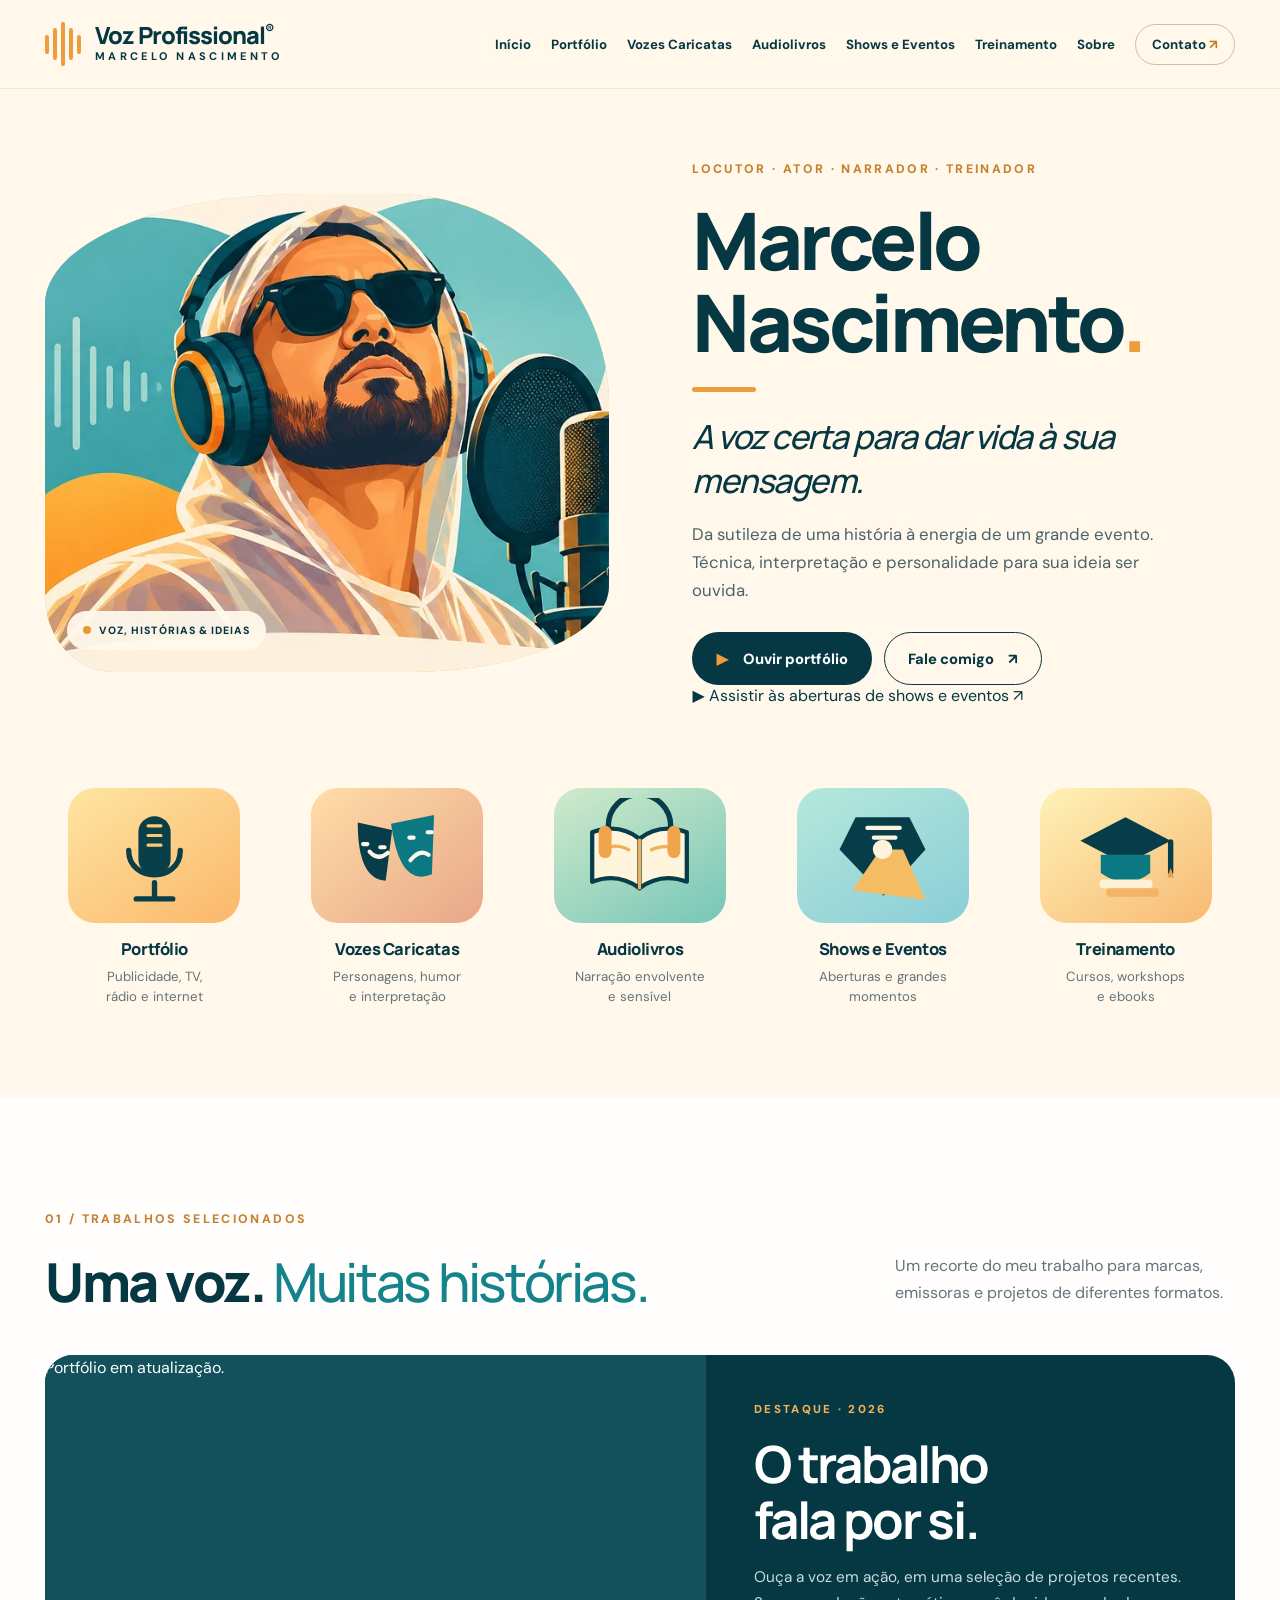
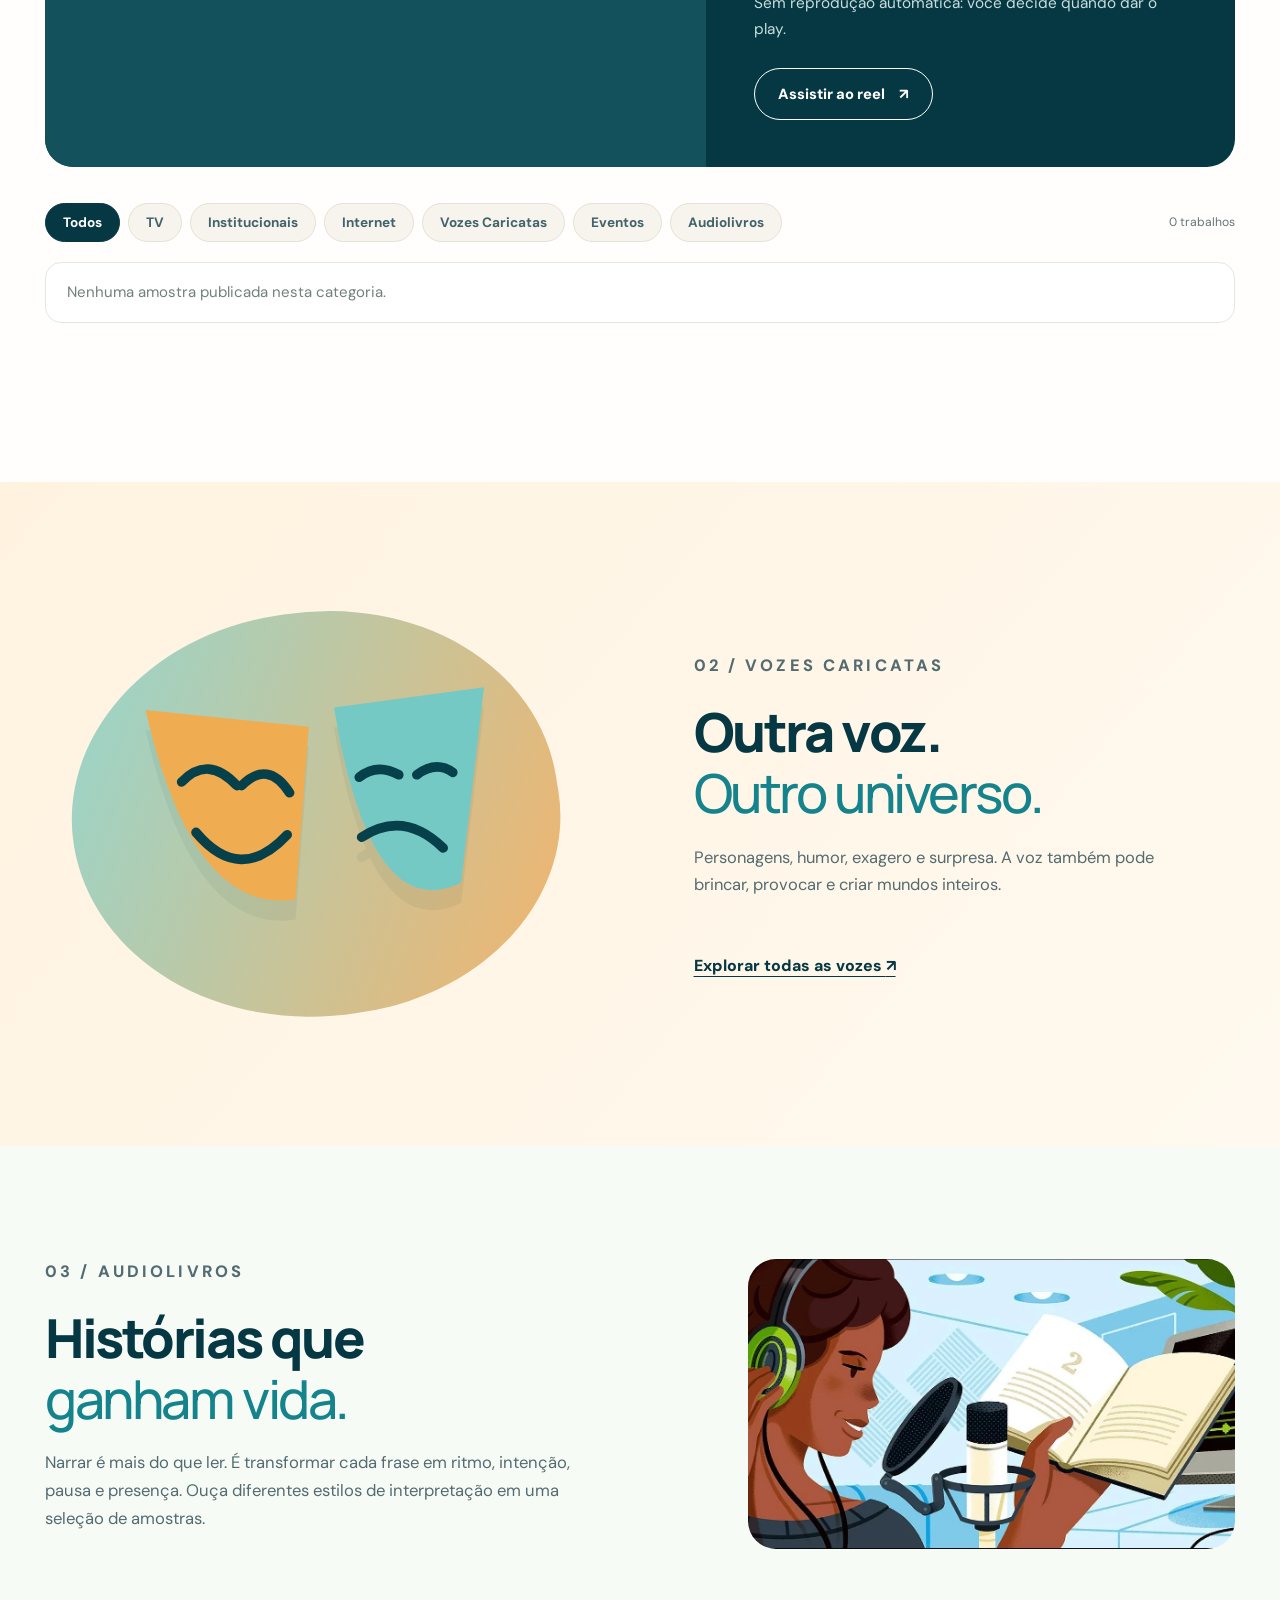
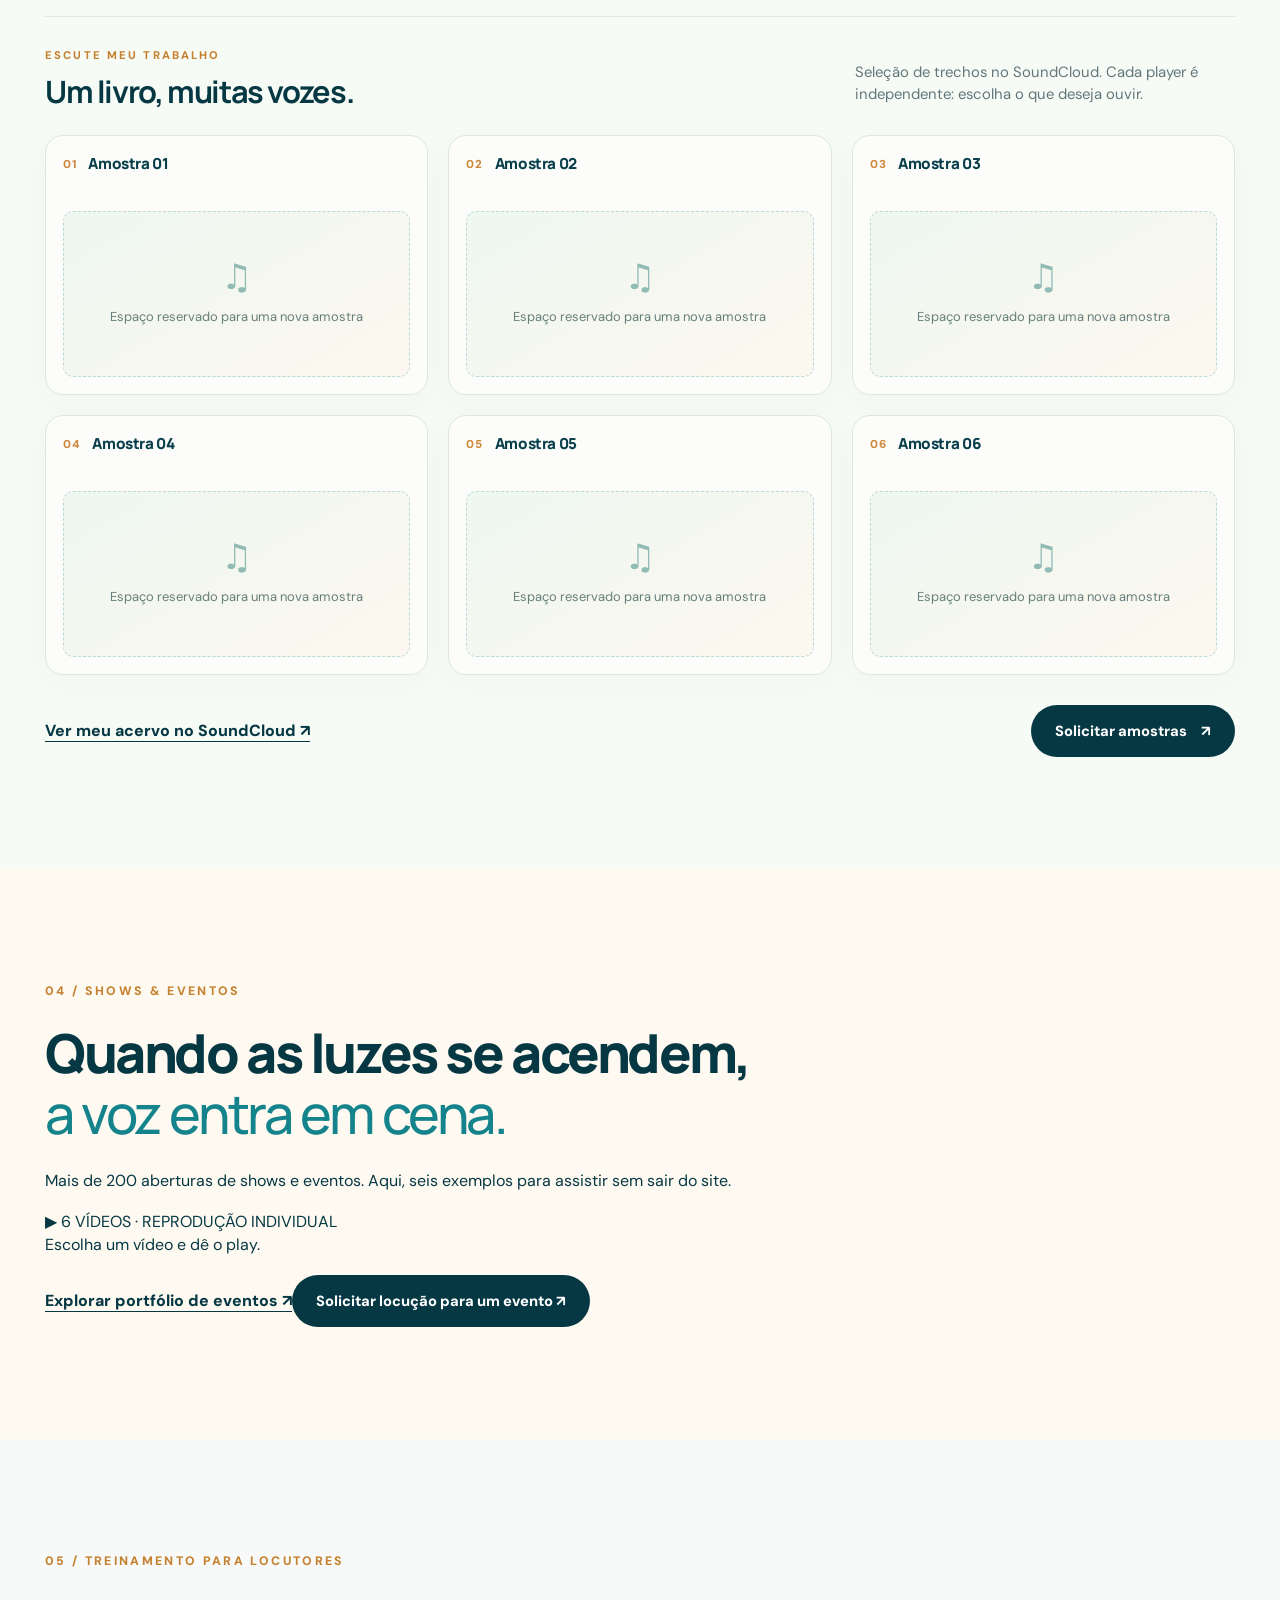
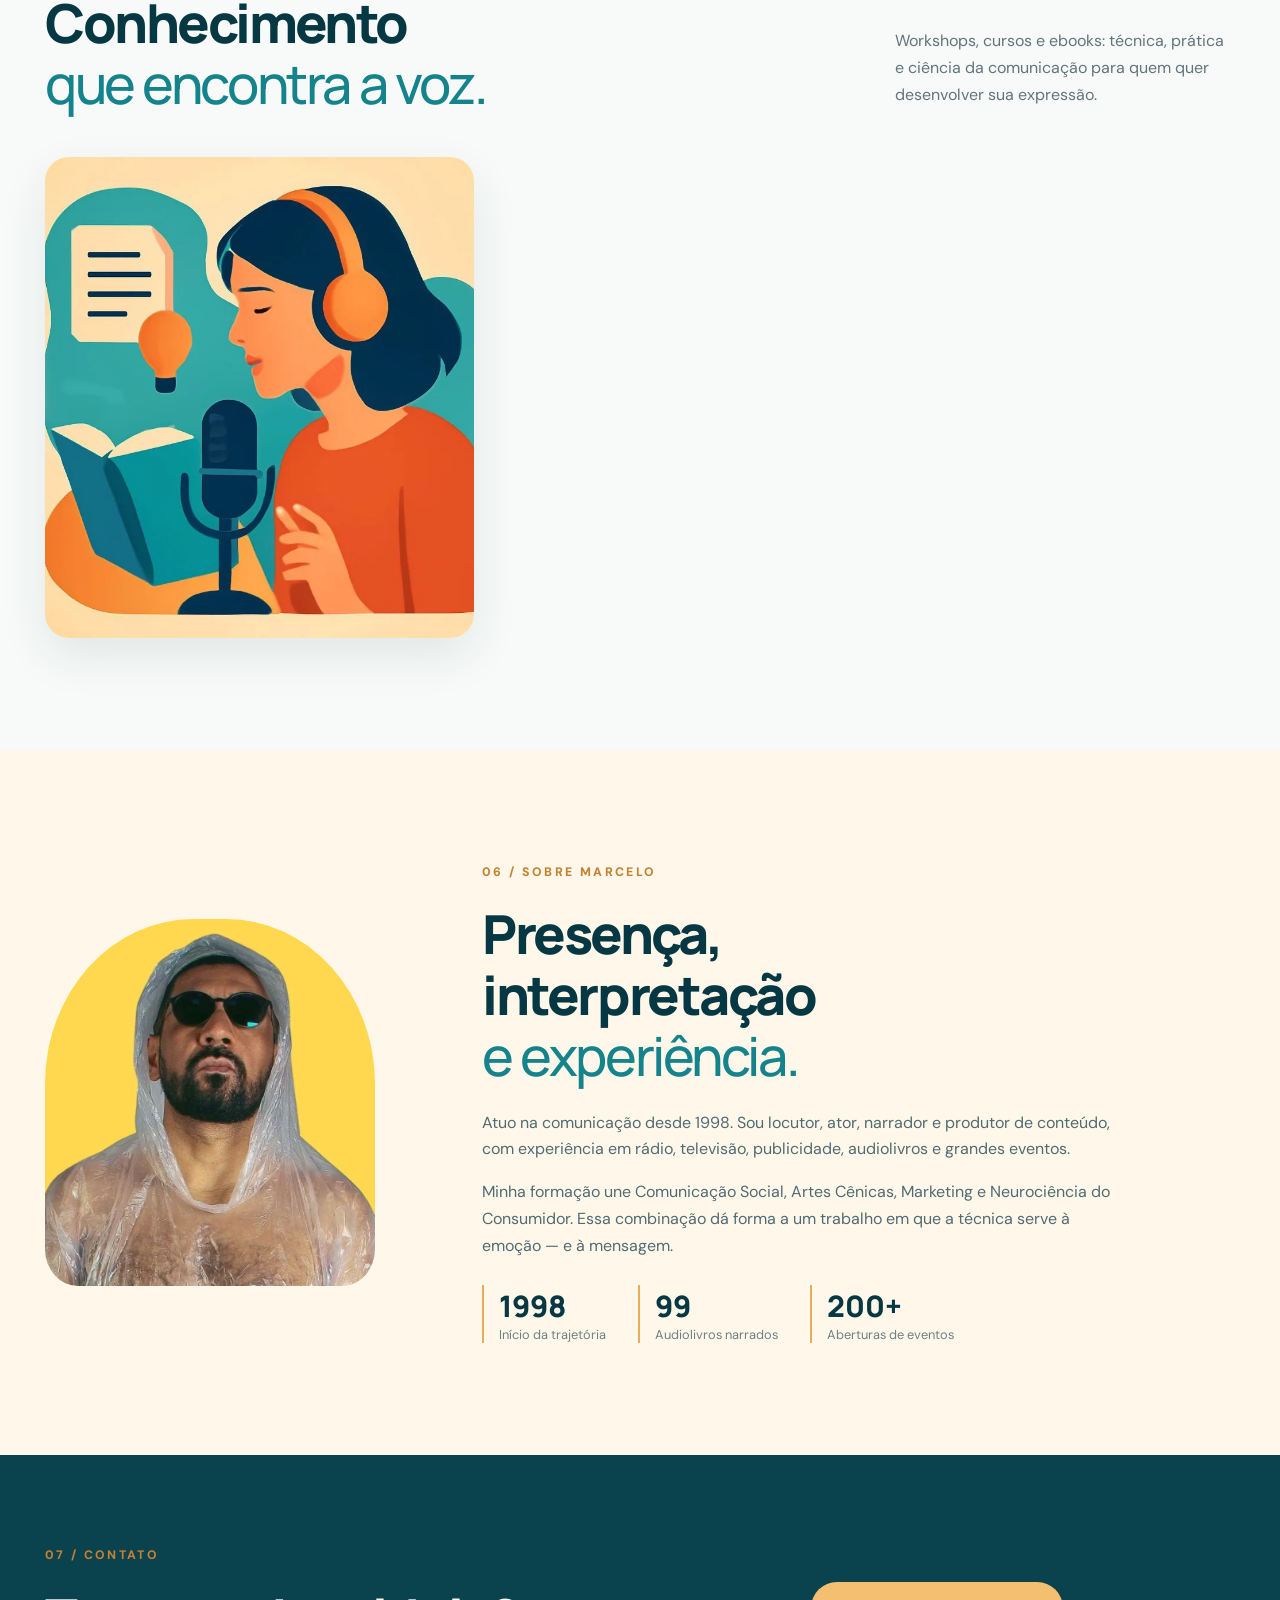
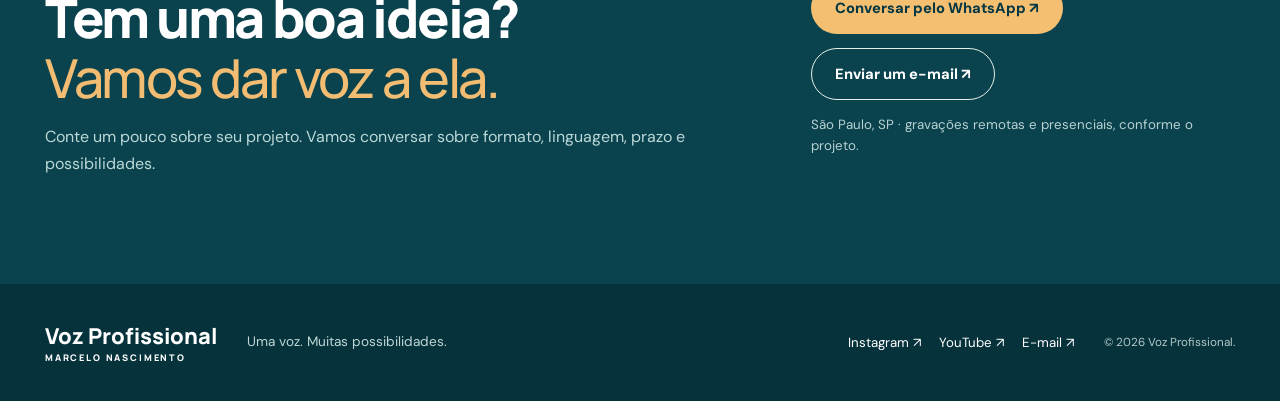
==== site/index.html @ fa8a90e1 "Add files via upload" ====
<!doctype html>
<html lang="pt-BR">
<head>
<meta charset="utf-8"><meta name="viewport" content="width=device-width, initial-scale=1">
<title>Marcelo Nascimento | Voz Profissional — Locução, Audiolivros e Treinamento</title>
<meta name="description" content="Locução profissional de Marcelo Nascimento para publicidade, TV, rádio, internet, vozes caricatas, shows e eventos. Narração de audiolivros e cursos para locutores.">
<meta name="theme-color" content="#fff8ec">
<!-- SITE_ROBOTS_MODE -->
<meta property="og:title" content="Marcelo Nascimento — Voz Profissional">
<meta property="og:description" content="A voz certa para dar vida à sua mensagem. Conheça o portfólio e os treinamentos.">
<meta property="og:type" content="website"><meta property="og:url" content="https://www.vozprofissional.com/">
<link rel="canonical" href="https://www.vozprofissional.com/">
<link rel="icon" href="assets/favicon.svg" type="image/svg+xml">
<link rel="preconnect" href="https://fonts.googleapis.com"><link rel="preconnect" href="https://fonts.gstatic.com" crossorigin>
<link href="https://fonts.googleapis.com/css2?family=DM+Sans:wght@400;500;600;700&family=Manrope:wght@400;500;600;700;800&display=swap" rel="stylesheet">
<link rel="stylesheet" href="assets/style.css">
<script type="application/ld+json">{"@context":"https://schema.org","@type":"Person","name":"Marcelo Nascimento","url":"https://www.vozprofissional.com/","jobTitle":"Locutor, narrador e treinador de voz","email":"mdemarcelo@mdemarcelo.com.br","telephone":"+55 11 97304-0828","sameAs":["https://www.instagram.com/mdemarcelo","https://www.youtube.com/mdemarcelo"]}</script>
</head>
<body>
<a class="skip" href="#inicio">Ir para o conteúdo</a>
<header class="site-header">
 <div class="wrap header-layout">
  <a class="brand" href="#inicio" aria-label="Voz Profissional - início"><span class="brand-mark" aria-hidden="true"><i></i><i></i><i></i><i></i><i></i></span><span class="brand-copy"><strong>Voz Profissional<span class="brand-dot">®</span></strong><small>MARCELO NASCIMENTO</small></span></a>
  <button class="menu-button" type="button" aria-controls="nav-menu" aria-expanded="false" aria-label="Abrir navegação"><span></span><span></span><span></span></button>
  <nav class="nav" id="nav-menu" aria-label="Navegação principal"><a href="#inicio">Início</a><a href="#portfolio">Portfólio</a><a href="#caricatas">Vozes Caricatas</a><a href="#audiolivros">Audiolivros</a><a href="#eventos">Shows e Eventos</a><a href="#treinamento">Treinamento</a><a href="#sobre">Sobre</a><a class="nav-contact" href="#contato">Contato <span>↗</span></a></nav>
 </div>
</header>
<main id="inicio">
 <section class="hero wrap" aria-labelledby="hero-title">
  <div class="hero-art"><img src="assets/marcelo-ilustrado.webp" alt="Retrato ilustrado de Marcelo Nascimento com óculos escuros, fones de ouvido e microfone de estúdio" fetchpriority="high"><span class="hero-art-tag"><span class="dot-live"></span> VOZ, HISTÓRIAS &amp; IDEIAS</span></div>
  <div class="hero-text"><p class="eyebrow">LOCUTOR · ATOR · NARRADOR · TREINADOR</p><h1 id="hero-title">Marcelo<br>Nascimento<span>.</span></h1><div class="hero-line"></div><p class="hero-claim">A voz certa para dar vida à sua mensagem.</p><p class="hero-desc">Da sutileza de uma história à energia de um grande evento. Técnica, interpretação e personalidade para sua ideia ser ouvida.</p><div class="hero-actions"><a class="button primary" href="#portfolio"><span class="play-mini">▶</span> Ouvir portfólio</a><a class="button secondary" href="#contato">Fale comigo <span aria-hidden="true">↗</span></a></div><a class="hero-event-shortcut" href="#eventos"><span aria-hidden="true">▶</span> Assistir às aberturas de shows e eventos <span aria-hidden="true">↗</span></a></div>
 </section>
 <section class="services wrap" aria-label="Áreas de atuação">
  <a class="service" href="#portfolio"><span class="service-art gold"><svg viewBox="0 0 120 105" aria-hidden="true"><rect x="45" y="16" width="30" height="55" rx="15" fill="#083f49"/><path d="M36 48c0 30 48 30 48 0M60 78v15M43 93h34" fill="none" stroke="#083f49" stroke-width="5" stroke-linecap="round"/><path d="M54 25h12M54 34h12M54 43h12" stroke="#fbc972" stroke-width="3" stroke-linecap="round"/></svg></span><strong>Portfólio</strong><small>Publicidade, TV,<br>rádio e internet</small></a>
  <a class="service" href="#caricatas"><span class="service-art peach"><svg viewBox="0 0 120 105" aria-hidden="true"><path d="M23 22l32 7-6 47Q23 75 23 22Z" fill="#073d49"/><path d="M54 23l40-8-2 55Q62 83 54 23Z" fill="#0b7882"/><path d="M34 49q8 9 17 1M28 42h4M44 45h4M71 36h4M88 31h4M72 57q9-11 17-5" fill="none" stroke="#fff5e9" stroke-width="3.8" stroke-linecap="round"/></svg></span><strong>Vozes Caricatas</strong><small>Personagens, humor<br>e interpretação</small></a>
  <a class="service" href="#audiolivros"><span class="service-art mint"><svg viewBox="0 0 120 105" aria-hidden="true"><path d="M16 31q25-9 44 6v46q-20-15-44-6ZM60 37q19-15 44-6v46q-24-9-44 6Z" fill="#fff5dd" stroke="#073d49" stroke-width="4" stroke-linejoin="round"/><path d="M60 37v47M26 46q14-5 25 2M70 48q11-6 24-2" fill="none" stroke="#eeb05b" stroke-width="3"/><path d="M31 33v-8a29 29 0 0158 0v8" stroke="#073d49" stroke-width="5" fill="none"/><rect x="22" y="25" width="12" height="30" rx="6" fill="#f0a54a"/><rect x="86" y="25" width="12" height="30" rx="6" fill="#f0a54a"/></svg></span><strong>Audiolivros</strong><small>Narração envolvente<br>e sensível</small></a>
  <a class="service" href="#eventos"><span class="service-art sky"><svg viewBox="0 0 120 105" aria-hidden="true"><path d="M35 17h50l15 30-39 43-41-43z" fill="#073d49"/><path d="M58 47L32 85l68 9-21-47z" fill="#f5bd63"/><path d="M46 27h30M52 36h20" stroke="#fff5de" stroke-width="4" stroke-linecap="round"/><circle cx="60" cy="47" r="9" fill="#fff3dd"/></svg></span><strong>Shows e Eventos</strong><small>Aberturas e grandes<br>momentos</small></a>
  <a class="service" href="#treinamento"><span class="service-art honey"><svg viewBox="0 0 120 105" aria-hidden="true"><path d="M18 39l42-22 42 22-42 22z" fill="#073d49"/><path d="M37 52v17q24 17 46 0V52" fill="#0c7881"/><path d="M102 40v28" stroke="#073d49" stroke-width="5" stroke-linecap="round"/><path d="M99 73l3-9 3 9" fill="#ef9b43"/><rect x="36" y="75" width="49" height="8" rx="3" fill="#fff1d4"/><rect x="42" y="83" width="49" height="8" rx="3" fill="#f3b468"/></svg></span><strong>Treinamento</strong><small>Cursos, workshops<br>e ebooks</small></a>
 </section>
 <section id="portfolio" class="section portfolio-section"><div class="wrap"><div class="section-head"><div><p class="eyebrow">01 / TRABALHOS SELECIONADOS</p><h2>Uma voz. <em>Muitas histórias.</em></h2></div><p>Um recorte do meu trabalho para marcas, emissoras e projetos de diferentes formatos.</p></div>
 <div class="reel-block"><div class="reel-cover" id="reel-feature"></div><div class="reel-info"><span class="section-tag">DESTAQUE · 2026</span><h3>O trabalho<br>fala por si.</h3><p>Ouça a voz em ação, em uma seleção de projetos recentes. Sem reprodução automática: você decide quando dar o play.</p><button id="reel-launch" class="button outline-light" type="button">Assistir ao reel <span aria-hidden="true">↗</span></button></div></div>
 <div class="portfolio-control"><div class="filter-list" role="group" aria-label="Filtrar trabalhos"><button class="filter active" type="button" data-filter="all" aria-pressed="true">Todos</button><button class="filter" type="button" data-filter="tv">TV</button><button class="filter" type="button" data-filter="institucional">Institucionais</button><button class="filter" type="button" data-filter="internet">Internet</button><button class="filter" type="button" data-filter="caricata">Vozes Caricatas</button><button class="filter" type="button" data-filter="eventos">Eventos</button><button class="filter" type="button" data-filter="audiolivros">Audiolivros</button></div><span id="portfolio-count" aria-live="polite"></span></div>
 <div class="media-grid" id="media-grid"></div><div class="center-action"><button id="show-more" class="button tertiary" type="button">Ver mais trabalhos ↓</button></div></div></section>
 <section class="section caricatas-section" id="caricatas"><div class="wrap split"><div class="simple-illustration" aria-hidden="true"><div class="illustration-back"></div><div class="theatre-masks"><svg viewBox="0 0 350 260"><path d="M33 45l136 14-11 144q-86 13-125-158" fill="#f0ac51"/><path d="M190 43l125-17-19 163q-76 37-106-146" fill="#75c9c4"/><path d="M63 105q22-23 46 3M113 108q22-22 40 6M75 147q37 44 76 2" fill="none" stroke="#06414b" stroke-width="8" stroke-linecap="round"/><path d="M211 101q15-12 33-2M259 99q16-12 30-2M213 151q35-23 68 9" fill="none" stroke="#06414b" stroke-width="8" stroke-linecap="round"/></svg></div></div><div class="split-copy"><p class="eyebrow">02 / VOZES CARICATAS</p><h2>Outra voz.<br><em>Outro universo.</em></h2><p>Personagens, humor, exagero e surpresa. A voz também pode brincar, provocar e criar mundos inteiros.</p><div class="character-list" id="character-list"></div><a class="text-link" href="#portfolio" data-filter-link="caricata">Explorar todas as vozes <span>↗</span></a></div></div></section>
 <section class="section audiobook-section" id="audiolivros">
   <div class="wrap">
     <div class="audiobook-intro">
       <div class="split-copy">
         <p class="eyebrow">03 / AUDIOLIVROS</p>
         <h2>Histórias que<br><em>ganham vida.</em></h2>
         <p>Narrar é mais do que ler. É transformar cada frase em ritmo, intenção, pausa e presença. Ouça diferentes estilos de interpretação em uma seleção de amostras.</p>
       </div>
       <div class="audiobook-art"><img src="assets/arte-audiolivro.webp" alt="Ilustração delicada de uma narradora lendo um livro diante de um microfone" loading="lazy"></div>
     </div>
     <div class="audio-gallery-heading">
       <div><p class="eyebrow">ESCUTE MEU TRABALHO</p><h3>Um livro, muitas vozes.</h3></div>
       <p>Seleção de trechos no SoundCloud. Cada player é independente: escolha o que deseja ouvir.</p>
     </div>
     <div class="audio-list" id="audio-list" aria-label="Galeria de seis ou mais amostras de audiolivros"></div>
     <div class="audiobook-footer">
       <a class="text-link" href="https://soundcloud.com/mdemarcelo" target="_blank" rel="noopener noreferrer">Ver meu acervo no SoundCloud ↗</a>
       <a class="button dark" href="mailto:mdemarcelo@mdemarcelo.com.br?subject=Amostras%20de%20audiolivros">Solicitar amostras <span aria-hidden="true">↗</span></a>
     </div>
   </div>
 </section>
 <section class="section events-section" id="eventos" aria-labelledby="eventos-titulo">
  <div class="wrap">
    <div class="event-intro">
      <div><p class="eyebrow">04 / SHOWS &amp; EVENTOS</p><h2 id="eventos-titulo">Quando as luzes se acendem,<br><em>a voz entra em cena.</em></h2></div>
      <div class="event-intro-side"><p>Mais de 200 aberturas de shows e eventos. Aqui, seis exemplos para assistir sem sair do site.</p><span class="event-kicker"><span aria-hidden="true">▶</span> 6 VÍDEOS · REPRODUÇÃO INDIVIDUAL</span></div>
    </div>
    <div class="event-video-grid" id="event-video-grid" aria-label="Seis vídeos de aberturas de shows e eventos"></div>
    <div class="event-footer"><p id="event-video-status" aria-live="polite">Escolha um vídeo e dê o play.</p><div class="event-footer-links"><a class="text-link" href="#portfolio" data-filter-link="eventos">Explorar portfólio de eventos ↗</a><a class="button dark" href="#contato">Solicitar locução para um evento ↗</a></div></div>
  </div>
 </section>
 <section class="section training-section" id="treinamento"><div class="wrap"><div class="section-head"><div><p class="eyebrow">05 / TREINAMENTO PARA LOCUTORES</p><h2>Conhecimento<br><em>que encontra a voz.</em></h2></div><p>Workshops, cursos e ebooks: técnica, prática e ciência da comunicação para quem quer desenvolver sua expressão.</p></div><div class="training-row"><div class="training-image"><img src="assets/arte-formacao.webp" alt="Ilustração delicada de uma mulher lendo em voz alta diante de um microfone" loading="lazy"></div><div class="training-catalog" id="training-catalog"></div></div></div></section>
 <section class="section about-section" id="sobre"><div class="wrap about-layout"><div class="about-image"><img src="assets/marcelo-foto.webp" alt="Fotografia de Marcelo Nascimento com óculos escuros diante de fundo amarelo" loading="lazy"></div><div class="about-copy"><p class="eyebrow">06 / SOBRE MARCELO</p><h2>Presença,<br>interpretação<br><em>e experiência.</em></h2><p>Atuo na comunicação desde 1998. Sou locutor, ator, narrador e produtor de conteúdo, com experiência em rádio, televisão, publicidade, audiolivros e grandes eventos.</p><p>Minha formação une Comunicação Social, Artes Cênicas, Marketing e Neurociência do Consumidor. Essa combinação dá forma a um trabalho em que a técnica serve à emoção — e à mensagem.</p><div class="numbers"><div><strong>1998</strong><span>Início da trajetória</span></div><div><strong>99</strong><span>Audiolivros narrados</span></div><div><strong>200+</strong><span>Aberturas de eventos</span></div></div></div></div></section>
 <section class="contact-section" id="contato"><div class="wrap contact-layout"><div><p class="eyebrow">07 / CONTATO</p><h2>Tem uma boa ideia?<br><em>Vamos dar voz a ela.</em></h2><p>Conte um pouco sobre seu projeto. Vamos conversar sobre formato, linguagem, prazo e possibilidades.</p></div><div class="contact-actions"><a class="button primary" href="https://wa.me/5511973040828?text=Ol%C3%A1%2C%20Marcelo!%20Gostaria%20de%20conversar%20sobre%20um%20projeto%20de%20locu%C3%A7%C3%A3o." target="_blank" rel="noopener noreferrer">Conversar pelo WhatsApp ↗</a><a class="button secondary" href="mailto:mdemarcelo@mdemarcelo.com.br?subject=Or%C3%A7amento%20de%20locu%C3%A7%C3%A3o">Enviar um e-mail ↗</a><small>São Paulo, SP · gravações remotas e presenciais, conforme o projeto.</small></div></div></section>
</main>
<footer class="footer"><div class="wrap footer-layout"><a class="footer-brand" href="#inicio">Voz Profissional <small>MARCELO NASCIMENTO</small></a><p>Uma voz. Muitas possibilidades.</p><div class="social"><a href="https://www.instagram.com/mdemarcelo" target="_blank" rel="noopener noreferrer">Instagram ↗</a><a href="https://www.youtube.com/mdemarcelo" target="_blank" rel="noopener noreferrer">YouTube ↗</a><a href="mailto:mdemarcelo@mdemarcelo.com.br">E-mail ↗</a></div><span class="copyright">© <span id="current-year">2026</span> Voz Profissional.</span></div></footer>
<div class="modal" id="media-modal" aria-hidden="true" role="dialog" aria-modal="true" aria-label="Reproduzir trabalho"><div class="modal-scrim" data-close="true"></div><div class="modal-box"><div class="modal-header"><strong id="modal-title">Ouvir trabalho</strong><button class="close-modal" aria-label="Fechar player" type="button">✕</button></div><div id="modal-content" class="modal-content"></div><a id="modal-external" target="_blank" rel="noopener noreferrer" href="#">Abrir mídia em uma nova aba ↗</a></div></div>
<script src="assets/content.js" defer></script><script src="assets/app.js" defer></script>
</body>
</html>
---- site/assets/style.css ----
:root{--cream:#fff8eb;--sand:#fff2df;--ink:#063844;--teal:#087985;--teal-light:#b2ddd2;--gold:#ed9d3d;--gold-light:#f9c775;--line:#e7dccc;--muted:#64757b;--radius:25px;--shadow:0 18px 48px rgba(4,43,53,.09)}
*,*::before,*::after{box-sizing:border-box}html{scroll-behavior:smooth;scroll-padding-top:96px}body{margin:0;background:var(--cream);color:var(--ink);font-family:'DM Sans',system-ui,sans-serif;-webkit-font-smoothing:antialiased}button,input{font:inherit}button{cursor:pointer}a{color:inherit;text-decoration:none}img{display:block;max-width:100%}svg{max-width:100%}.wrap{width:min(1190px,calc(100% - 64px));margin:auto}h1,h2,h3,p{margin-top:0}h1,h2,h3{font-family:'Manrope',sans-serif;letter-spacing:-.045em}h2{font-size:clamp(2.5rem,4.2vw,4.1rem);line-height:1.13;font-weight:800;margin-bottom:23px}h2 em{font-style:normal;color:#15838c;font-weight:500}p{line-height:1.68}.eyebrow{font-size:.77rem;font-weight:800;letter-spacing:.19em;text-transform:uppercase;color:#c58030;margin-bottom:22px}.skip{position:absolute;top:-100px;left:20px;background:white;padding:10px;z-index:999}.skip:focus{top:10px}.site-header{position:sticky;top:0;background:rgba(255,248,235,.94);backdrop-filter:blur(12px);z-index:50;border-bottom:1px solid rgba(7,63,73,.08)}.header-layout{min-height:88px;display:flex;align-items:center;gap:35px}.brand{display:flex;align-items:center;gap:14px;flex-shrink:0}.brand-mark{height:44px;display:flex;align-items:center;gap:4px}.brand-mark i{display:block;width:4px;background:var(--gold);border-radius:10px}.brand-mark i:nth-child(1),.brand-mark i:nth-child(5){height:19px}.brand-mark i:nth-child(2),.brand-mark i:nth-child(4){height:32px}.brand-mark i:nth-child(3){height:44px}.brand-copy{display:flex;flex-direction:column;gap:0}.brand-copy strong{font:800 1.48rem/1.1 Manrope,sans-serif;letter-spacing:-.045em;white-space:nowrap}.brand-dot{font-size:.6em;vertical-align:super}.brand-copy small{font:.69rem/1.6 'DM Sans',sans-serif;letter-spacing:.3em;font-weight:700}.nav{margin-left:auto;display:flex;align-items:center;gap:20px}.nav a{font-size:.83rem;font-weight:700;white-space:nowrap;transition:color .2s}.nav a:hover,.nav a:focus-visible{color:#b57228}.nav-contact{padding:11px 16px;border:1px solid #c6bfb1;border-radius:50px}.nav-contact span{color:#c47b20}.menu-button{display:none}.hero{padding-top:60px;padding-bottom:62px;display:grid;grid-template-columns:1.04fr 1fr;gap:clamp(38px,6.5vw,105px);align-items:center}.hero-art{aspect-ratio:1.18;overflow:hidden;border-radius:46% 38% 35% 12% / 23% 44% 18% 16%;background:linear-gradient(125deg,#a5d9cc,#f8b958);position:relative}.hero-art img{width:100%;height:100%;object-fit:cover;object-position:45% center}.hero-art-tag{position:absolute;left:22px;bottom:22px;background:rgba(255,249,236,.94);font-size:.66rem;letter-spacing:.1em;font-weight:800;border-radius:24px;padding:13px 16px;display:flex;align-items:center;gap:8px}.dot-live{background:#e69a37;width:8px;height:8px;border-radius:50%;display:inline-block}.hero-text{padding:10px 0}.hero-text .eyebrow{margin-bottom:19px}.hero h1{font-size:clamp(3.9rem,6.2vw,6.8rem);line-height:1.04;margin-bottom:20px;font-weight:800}.hero h1 span{color:var(--gold)}.hero-line{width:64px;height:5px;border-radius:10px;background:var(--gold);margin:23px 0}.hero-claim{font-family:'Manrope',sans-serif;font-size:clamp(1.65rem,2.6vw,2.8rem);letter-spacing:-.045em;font-weight:500;font-style:italic;line-height:1.32;margin-bottom:17px}.hero-desc{font-size:1.05rem;max-width:480px;color:#4a646b;margin-bottom:28px}.hero-actions{display:flex;flex-wrap:wrap;gap:12px}.button{display:inline-flex;gap:14px;align-items:center;justify-content:center;border-radius:80px;padding:15px 23px;font-weight:800;font-size:.92rem;border:1.5px solid transparent;min-height:50px;transition:transform .2s,background .2s,color .2s;white-space:nowrap}.button:hover{transform:translateY(-2px)}.button.primary{background:var(--ink);color:#fff}.button.primary:hover{background:#155764}.button.secondary{border-color:var(--ink);background:transparent;color:var(--ink)}.button.secondary:hover{background:#e5f4ed}.button.dark{background:var(--ink);color:#fff}.button.tertiary{background:#fff;border-color:var(--line)}.button.outline-light{border-color:#fff;color:#fff;background:transparent}.play-mini{color:var(--gold);font-size:1.1em}.services{padding-top:10px;padding-bottom:90px;display:grid;grid-template-columns:repeat(5,minmax(0,1fr));gap:24px}.service{display:flex;flex-direction:column;align-items:center;text-align:center;gap:7px}.service-art{border-radius:27px;width:100%;height:135px;max-width:172px;display:grid;place-items:center;transition:transform .22s;overflow:hidden}.service:hover .service-art{transform:translateY(-5px)}.service-art svg{width:75%;height:85%}.service-art.gold{background:linear-gradient(145deg,#fee5a2,#fbb76b)}.service-art.peach{background:linear-gradient(140deg,#ffdda8,#e8a789)}.service-art.mint{background:linear-gradient(150deg,#d1eacb,#76c6b8)}.service-art.sky{background:linear-gradient(150deg,#b5e8db,#8acdd7)}.service-art.honey{background:linear-gradient(145deg,#fff2b7,#f7ba73)}.service strong{font:800 1.03rem/1.4 'Manrope',sans-serif;letter-spacing:-.025em;margin-top:7px}.service small{font-size:.83rem;line-height:1.5;color:#64747a}.section{padding:112px 0}.section-head{display:flex;align-items:end;justify-content:space-between;gap:50px;margin-bottom:42px}.section-head>div{max-width:760px}.section-head>p{max-width:340px;color:#64747a;margin:0 0 6px}.section-head h2{margin:0}.portfolio-section{background:#fffefd}.reel-block{display:grid;grid-template-columns:1.25fr 1fr;border-radius:28px;overflow:hidden;background:var(--ink);color:#fff;min-height:355px;margin-bottom:36px}.reel-cover{min-height:345px;background:#13515c;position:relative}.reel-cover button{width:100%;height:100%;position:absolute;inset:0;border:0;background:#113e48;color:#fff;overflow:hidden}.reel-cover img{height:100%;width:100%;object-fit:cover;filter:saturate(.83) brightness(.82)}.reel-cover button::after{content:'';position:absolute;inset:0;background:linear-gradient(to top,rgba(0,0,0,.57),transparent 60%);pointer-events:none}.reel-play{display:grid;place-items:center;position:absolute;z-index:2;width:88px;height:88px;left:50%;top:50%;transform:translate(-50%,-50%);background:#fff9ed;border-radius:50%;font-size:2rem;color:var(--ink);box-shadow:0 0 0 13px rgba(255,255,255,.13)}.reel-label{position:absolute;z-index:2;bottom:23px;left:24px;font-weight:700;letter-spacing:.15em;font-size:.8rem}.reel-info{padding:47px 48px;display:flex;align-items:start;flex-direction:column;justify-content:center}.section-tag{color:#f1b355;font-size:.72rem;letter-spacing:.2em;font-weight:800}.reel-info h3{font-size:clamp(2.5rem,4vw,4rem);line-height:1.1;margin:18px 0}.reel-info p{color:#c7dddd;font-size:.96rem}.reel-info .button{margin-top:10px}.portfolio-control{display:flex;justify-content:space-between;align-items:center;gap:25px;margin:20px 0}.filter-list{display:flex;gap:8px;flex-wrap:wrap}.filter{border-radius:30px;background:#f7f4ed;padding:10px 17px;border:1px solid #e7e0d6;color:#43626b;font-size:.85rem;font-weight:700}.filter.active,.filter:hover{background:var(--ink);border-color:var(--ink);color:#fff}#portfolio-count{font-size:.76rem;color:#64747a;white-space:nowrap}.media-grid{display:grid;grid-template-columns:repeat(3,minmax(0,1fr));gap:24px}.media-card{min-width:0}.media-cover{position:relative;display:block;width:100%;aspect-ratio:16/10;border-radius:17px;overflow:hidden;border:0;background:linear-gradient(140deg,#78c8c1,#f5af62);padding:0;text-align:left;color:#fff}.media-cover img{width:100%;height:100%;object-fit:cover;transition:transform .25s;filter:saturate(.86)}.media-cover:hover img{transform:scale(1.04)}.media-cover .shade{position:absolute;inset:0;background:linear-gradient(0deg,rgba(2,37,45,.63),transparent 65%)}.media-play{position:absolute;left:18px;bottom:17px;width:48px;height:48px;border-radius:50%;display:grid;place-items:center;background:#fff;color:var(--ink);font-size:1.1rem;padding-left:3px}.media-type{position:absolute;right:15px;bottom:23px;letter-spacing:.11em;font-size:.7rem;font-weight:800;text-transform:uppercase}.media-info{display:flex;justify-content:space-between;align-items:start;padding:15px 3px 4px;gap:14px}.media-info strong{font:800 1.02rem/1.35 Manrope,sans-serif}.media-info small{font-size:.72rem;color:#718489;white-space:nowrap;padding-top:3px}.center-action{text-align:center;margin-top:32px}.center-action[hidden]{display:none}.split{display:grid;grid-template-columns:1fr 1fr;gap:9%;align-items:center}.caricatas-section{background:linear-gradient(130deg,#fff3e0,#fff9ef)}.simple-illustration{height:440px;position:relative;overflow:hidden;display:grid;place-items:center}.illustration-back{position:absolute;border-radius:49% 51% 47% 53%;background:linear-gradient(120deg,#94d7d0,#f4b36a);width:90%;height:92%;transform:rotate(-9deg)}.theatre-masks{position:relative;max-width:420px;width:90%;filter:drop-shadow(0 20px 0 rgba(2,60,70,.06))}.split-copy h2{margin-bottom:20px}.split-copy p{max-width:510px;color:#536b71;font-size:1.03rem}.character-list{display:grid;gap:10px;margin:28px 0}.character-line{display:flex;align-items:center;gap:17px;text-align:left;border:1px solid #eadfcd;background:rgba(255,255,255,.6);border-radius:14px;padding:12px 17px;color:var(--ink);font-weight:700}.character-line:hover{background:white}.character-line span:first-child{width:28px;height:28px;border-radius:50%;background:var(--ink);color:white;display:grid;place-items:center;font-size:.7rem;flex-shrink:0}.character-line small{margin-left:auto;color:#c38a40}.text-link{font-weight:800;text-decoration:underline;text-underline-offset:5px}.two-col{display:grid;grid-template-columns:1fr 1fr;gap:8%;align-items:center}.audiobook-section{background:#f7fbf6}.image-panel{border-radius:40px 40px 120px 40px;overflow:hidden;box-shadow:var(--shadow)}.image-panel img{width:100%;aspect-ratio:1.32;object-fit:cover}.audio-list{margin:25px 0;display:grid;gap:11px}.audio-empty{background:#fff;border:1px solid #e3e9df;border-radius:16px;padding:17px 21px;font-size:.94rem;color:#71817c!important}.audio-card{border:1px solid #dfe7e0;background:#fff;border-radius:14px;padding:14px 18px}.audio-card strong{display:block;font-size:.95rem;margin-bottom:7px}.audio-card audio{width:100%;height:40px}.events-section{background:#fffaf1}.event-layout{display:grid;grid-template-columns:1fr 1fr;align-items:center;gap:11%}.event-layout p:not(.eyebrow){max-width:490px;color:#60767b}.event-layout .button{margin-top:16px}.event-visual{min-height:395px;border-radius:32px;background:radial-gradient(ellipse at center,#1e9098,#075060 75%);position:relative;overflow:hidden}.spot{position:absolute;width:75%;height:75%;background:radial-gradient(ellipse,#ffc874 2%,transparent 64%);top:10%;left:12%;opacity:.28}.stage{position:absolute;bottom:0;left:15%;right:15%;height:43%;border-radius:50% 50% 0 0 / 80% 80% 0 0;background:#06323d;display:grid;place-items:center}.stage span{font:800 3rem Manrope,sans-serif;color:#fff2cf;letter-spacing:.11em}.stage-dots{position:absolute;bottom:20px;display:flex;gap:20px}.stage-dots i{display:block;background:#f6bb61;width:8px;height:8px;border-radius:50%}.light{position:absolute;top:-14%;width:35%;height:100%;transform-origin:top;background:linear-gradient(to bottom,rgba(255,205,112,.48),transparent);filter:blur(4px);clip-path:polygon(40% 0,60% 0,100% 100%,0 100%)}.light.left{left:15%;transform:rotate(15deg)}.light.right{right:15%;transform:rotate(-15deg)}.event-links{display:grid;gap:12px;margin:25px 0}.event-links:empty{display:none}.event-links button{background:#fff;border:1px solid #e8d7bf;border-radius:14px;padding:13px;display:flex;gap:10px;align-items:center;color:var(--ink);font-weight:700}.training-section{background:#f7faf8}.training-row{display:grid;grid-template-columns:.75fr 1.25fr;gap:45px;align-items:start}.training-image{border-radius:24px;overflow:hidden;position:sticky;top:115px;box-shadow:var(--shadow)}.training-image img{width:100%;aspect-ratio:1/1.12;object-fit:cover}.training-catalog{display:grid;gap:16px}.training-card{border:1px solid #e0e9e5;border-radius:20px;padding:25px;background:#fff;display:grid;grid-template-columns:74px 1fr;gap:20px;align-items:start}.product-glyph{width:74px;height:74px;display:grid;place-items:center;background:#f8e7c9;border-radius:18px;font-size:2rem}.training-card:nth-child(2) .product-glyph{background:#d7e9e2}.training-card:nth-child(3) .product-glyph{background:#f6dcd4}.training-card h3{font-size:1.22rem;margin:0 0 7px}.training-card p{font-size:.92rem;color:#64747a;margin-bottom:12px}.training-card a{font-weight:800;font-size:.88rem;color:#126d75}.about-section{background:#fff8ea}.about-layout{display:grid;grid-template-columns:330px 1fr;gap:9%;align-items:center}.about-image{border-radius:45% 45% 10% 10%;overflow:hidden;background:#f9c85d;max-width:350px}.about-image img{width:100%;aspect-ratio:.9;object-fit:cover}.about-copy p:not(.eyebrow){color:#506b72;max-width:650px}.numbers{display:flex;flex-wrap:wrap;gap:32px;margin-top:25px}.numbers div{display:flex;flex-direction:column;border-left:2px solid #ebad5a;padding-left:15px}.numbers strong{font:800 1.85rem Manrope,sans-serif}.numbers span{font-size:.8rem;color:#6e8184}.contact-section{background:#0a424d;color:#fff;padding:90px 0}.contact-layout{display:grid;grid-template-columns:1.25fr .75fr;align-items:center;gap:60px}.contact-section h2{margin-bottom:15px}.contact-section h2 em{color:#f2bd72}.contact-section p:not(.eyebrow){color:#bbd9d8}.contact-actions{display:grid;gap:14px;justify-items:start}.contact-actions .button.primary{background:#f5bf71;color:var(--ink)}.contact-actions .button.secondary{border-color:#e3f1ea;color:#fff}.contact-actions small{color:#b8d2d3;line-height:1.6}.footer{padding:37px 0;background:#06323b;color:#fff}.footer-layout{display:flex;align-items:center;gap:30px;flex-wrap:wrap}.footer-brand{display:flex;flex-direction:column;font:800 1.37rem Manrope,sans-serif}.footer-brand small{letter-spacing:.2em;font-size:.57rem}.footer p{font-size:.85rem;color:#c0d7d6;margin:0}.footer .social{display:flex;gap:18px;margin-left:auto}.social a{font-size:.83rem}.copyright{font-size:.73rem;color:#b4caca}.modal{position:fixed;inset:0;z-index:100;display:none;align-items:center;justify-content:center;padding:20px}.modal[aria-hidden=false]{display:flex}.modal-scrim{position:absolute;inset:0;background:rgba(0,22,31,.83)}.modal-box{position:relative;width:min(900px,100%);background:#fff8ec;border-radius:20px;padding:18px 20px 22px;box-shadow:0 24px 80px rgba(0,0,0,.3)}.modal-header{display:flex;align-items:center;justify-content:space-between;gap:15px;margin-bottom:13px}.modal-header strong{overflow:hidden;text-overflow:ellipsis;white-space:nowrap}.close-modal{border:0;background:#e7eee9;width:42px;height:42px;border-radius:50%;color:var(--ink)}.modal-content{aspect-ratio:16/9;border-radius:13px;background:#07313b;overflow:hidden}.modal-content iframe,.modal-content video{width:100%;height:100%;border:0}.modal-content audio{width:100%;margin-top:20%}.modal-content:has(audio){aspect-ratio:auto;min-height:160px;padding:20px}.modal-box>a{display:inline-block;margin-top:12px;font-size:.82rem;color:#126778;font-weight:700}body.has-modal{overflow:hidden}[hidden]{display:none!important}*:focus-visible{outline:3px solid var(--gold);outline-offset:3px}
@media (max-width:1150px){.nav{gap:12px}.nav a{font-size:.73rem}.header-layout{gap:15px}.brand-copy strong{font-size:1.3rem}.wrap{width:min(1100px,calc(100% - 48px))}.hero{gap:36px}}
@media (max-width:950px){.menu-button{display:flex;margin-left:auto;border:0;background:transparent;flex-direction:column;gap:5px;padding:13px}.menu-button span{height:2px;width:26px;background:var(--ink)}.nav{position:absolute;top:calc(100% - 1px);left:0;right:0;background:var(--cream);box-shadow:0 12px 24px rgba(0,0,0,.09);padding:20px 32px 26px;display:none;flex-direction:column;align-items:start;gap:15px}.nav.open{display:flex}.nav a{font-size:1rem}.hero{grid-template-columns:1fr 1fr}.hero h1{font-size:clamp(3.1rem,6.5vw,5rem)}.services{gap:8px}.service-art{height:115px}.service strong{font-size:.9rem}.service small{font-size:.75rem}.section{padding:80px 0}}
@media (max-width:700px){.wrap{width:calc(100% - 36px)}.header-layout{min-height:73px}.brand-copy strong{font-size:1.2rem}.brand-copy small{font-size:.58rem}.brand-mark{transform:scale(.82);margin-left:-3px;margin-right:-6px}.hero{grid-template-columns:1fr;gap:24px;padding-top:24px;padding-bottom:42px}.hero-art{max-width:520px;width:100%;margin:auto;aspect-ratio:1.25}.hero-text{padding:0 2px}.hero h1{font-size:clamp(3.7rem,11vw,5rem)}.hero-claim{font-size:1.75rem}.hero-desc{font-size:.97rem}.services{grid-template-columns:repeat(3,1fr);gap:24px 10px;padding-bottom:65px}.service-art{height:100px}.service strong{font-size:.86rem}.service small{font-size:.73rem}.section{padding:66px 0}.section-head{display:block;margin-bottom:28px}.section-head>p{margin-top:20px}.section h2{font-size:clamp(2.25rem,8vw,3.5rem)}.reel-block{grid-template-columns:1fr}.reel-cover{min-height:235px}.reel-info{padding:32px}.reel-info h3{font-size:2.7rem}.portfolio-control{display:block}.filter-list{gap:7px}.filter{font-size:.75rem;padding:9px 13px}#portfolio-count{display:block;margin-top:14px}.media-grid{grid-template-columns:repeat(2,1fr);gap:20px 12px}.media-info strong{font-size:.85rem}.media-type{font-size:.63rem}.media-play{width:39px;height:39px;left:10px;bottom:10px}.split,.two-col,.event-layout,.training-row,.about-layout,.contact-layout{grid-template-columns:1fr;gap:36px}.simple-illustration{height:280px;order:2}.split-copy{order:1}.image-panel{order:-1}.event-visual{min-height:270px}.training-image{display:none}.about-image{max-width:220px}.contact-section{padding:70px 0}.footer-layout{gap:18px}.footer .social{margin-left:0}.training-card{grid-template-columns:64px 1fr;padding:18px}.product-glyph{width:64px;height:64px}}
@media (max-width:430px){.media-grid{grid-template-columns:1fr}.service-art{height:84px}.service small{font-size:.68rem}.service strong{font-size:.76rem}.service{gap:4px}.hero-actions{display:grid}.hero-actions .button{width:100%}.hero-art-tag{font-size:.58rem;bottom:12px;left:12px}.service-art{border-radius:19px}.numbers{gap:18px}}
@media (prefers-reduced-motion:reduce){*,*::before,*::after{scroll-behavior:auto!important;transition:none!important}}

/* Capas artísticas de segurança quando a miniatura do YouTube não carrega */
.media-cover[data-category="tv"]{background:linear-gradient(125deg,#164e60,#98b9ac)}.media-cover[data-category="institucional"]{background:linear-gradient(125deg,#09646a,#d1bd84)}.media-cover[data-category="internet"]{background:linear-gradient(125deg,#d29b59,#e9ca99)}.media-cover[data-category="caricata"]{background:linear-gradient(125deg,#f0ad73,#499d97)}.media-cover[data-category="eventos"]{background:linear-gradient(125deg,#0a485c,#d58e51)}.media-cover[data-category="audiolivros"]{background:linear-gradient(125deg,#2a8087,#d5c59f)}.poster-fallback{display:none;position:absolute;left:24px;top:24px;max-width:220px;color:#fffaf0;font:800 clamp(1.4rem,2.4vw,2rem)/1.14 Manrope,sans-serif;text-shadow:0 2px 8px rgba(0,0,0,.1)}.media-cover.has-fallback .poster-fallback{display:block}.reel-fallback{display:none;position:absolute;left:38px;top:29px;color:#d8eee5;font:800 2.5rem Manrope,sans-serif;letter-spacing:-.05em}.reel-cover button.has-fallback .reel-fallback{display:block}

/* SoundCloud — player oficial, leve, respeitando a identidade visual do site. */
.audio-card .soundcloud-player {display:block;width:100%;height:166px;border:0;border-radius:10px;margin-top:14px;background:#fff}
.audio-card .audio-description {margin:8px 0 0;font-size:.9rem;line-height:1.55;color:#38545b}
.soundcloud-all {display:inline-block;margin:13px 0 0;color:#087481;font-size:.9rem;font-weight:700;text-decoration:underline;text-underline-offset:4px}
.modal-content:has(.soundcloud-player) {aspect-ratio:auto;min-height:166px;background:#fff8ec}
.modal-content .soundcloud-player {display:block;width:100%;height:166px;border:0}

/* Galeria SoundCloud — 6 amostras, 3 colunas. Estética editorial delicada. */
.audiobook-intro{display:grid;grid-template-columns:1.1fr .9fr;gap:9%;align-items:center;margin-bottom:66px}
.audiobook-intro .split-copy{max-width:600px}
.audiobook-intro .split-copy p:not(.eyebrow){font-size:1.04rem;max-width:550px}
.audiobook-art{height:290px;border-radius:28px;overflow:hidden;background:#cde9ec}
.audiobook-art img{width:100%;height:100%;object-fit:cover;object-position:center}
.audio-gallery-heading{display:flex;align-items:end;justify-content:space-between;gap:35px;padding-top:12px;border-top:1px solid #dce9e3;margin-bottom:25px}
.audio-gallery-heading .eyebrow{margin:17px 0 8px;font-size:.7rem}
.audio-gallery-heading h3{font-size:clamp(1.6rem,2.4vw,2.2rem);line-height:1.2;margin:0}
.audio-gallery-heading>p{max-width:380px;color:#61767b;font-size:.93rem;line-height:1.5;margin:0 0 4px}
.audiobook-section .audio-list{margin:0;display:grid;grid-template-columns:repeat(3,minmax(0,1fr));gap:20px;align-items:stretch}
.audio-gallery-card{min-width:0;background:#fff;border:1px solid #dce7e2;border-radius:18px;padding:17px;box-shadow:0 8px 28px rgba(16,82,85,.035);display:flex;flex-direction:column;gap:10px}
.audio-gallery-card-head{display:flex;align-items:start;gap:11px;min-height:48px}
.audio-gallery-number{font-size:.72rem;font-weight:800;letter-spacing:.1em;color:#cd8739;flex:0 0 auto;padding-top:4px}
.audio-gallery-card h4{font:800 .95rem/1.45 Manrope,sans-serif;letter-spacing:-.025em;margin:0;color:#083e49}
.audio-gallery-description{font-size:.84rem;line-height:1.52;margin:0;color:#627a7c}
.audio-gallery-card .soundcloud-player{display:block;border:0;width:100%;height:166px;border-radius:10px;margin-top:auto;background:#f5f7f6}
.audio-gallery-card>audio{width:100%;margin-top:auto}
.audio-gallery-placeholder{height:166px;border-radius:10px;border:1px dashed #bdd8d4;background:linear-gradient(150deg,#eef7f1,#fcf8ef);display:flex;flex-direction:column;align-items:center;justify-content:center;text-align:center;padding:18px;gap:12px;color:#667f7d;font-size:.81rem;line-height:1.5}
.audio-placeholder-icon{font-size:2.2rem;line-height:1;color:#92bbb5}
.audio-gallery-pending{background:#fcfdfb}
.audiobook-footer{margin-top:30px;display:flex;align-items:center;justify-content:space-between;gap:18px;flex-wrap:wrap}
@media(max-width:960px){.audiobook-section .audio-list{grid-template-columns:repeat(2,minmax(0,1fr))}.audiobook-intro{gap:5%}}
@media(max-width:640px){.audiobook-intro{grid-template-columns:1fr;margin-bottom:38px;gap:24px}.audiobook-art{height:225px}.audio-gallery-heading{display:block}.audio-gallery-heading>p{margin-top:12px}.audiobook-section .audio-list{grid-template-columns:1fr}.audiobook-footer{flex-direction:column;align-items:start}.audiobook-footer .button{width:100%}}

/* Player visual oficial SoundCloud (o usuário escolhe o formato 300 px no SoundCloud). */
.audio-gallery-card .soundcloud-player{height:300px;min-height:300px;flex:0 0 auto}
.modal-content:has(.soundcloud-player){min-height:300px}
.modal-content .soundcloud-player{height:300px}
.audio-gallery-card .audio-gallery-placeholder{min-height:140px}

/* Amostras enviadas pelo Pages CMS (MP3/M4A/WAV): capa + controle nativo. */
.audio-gallery-card .audio-native-block{display:flex;flex-direction:column;gap:12px;margin-top:auto;min-width:0}
.audio-gallery-card .audio-native-art{height:234px;min-height:234px;width:100%;border-radius:11px;overflow:hidden;background:linear-gradient(145deg,#f3f8f4,#fff6ea);display:flex;align-items:center;justify-content:center}
.audio-gallery-card .audio-native-art img{display:block;width:100%;height:100%;object-fit:contain}
.audio-gallery-card .audio-native-art-fallback::after{content:'♫';font-size:3rem;color:#91bcb7}
.audio-gallery-card .audio-native-block audio{display:block;width:100%;height:54px;flex:none}
.audio-gallery-card .audio-native-error{font-size:.8rem;color:#a54532;line-height:1.5;margin:0}
.audio-gallery-card .audio-native-error[hidden]{display:none}
.audio-gallery-card .audio-native-error a{font-weight:700;color:inherit;text-decoration:underline}
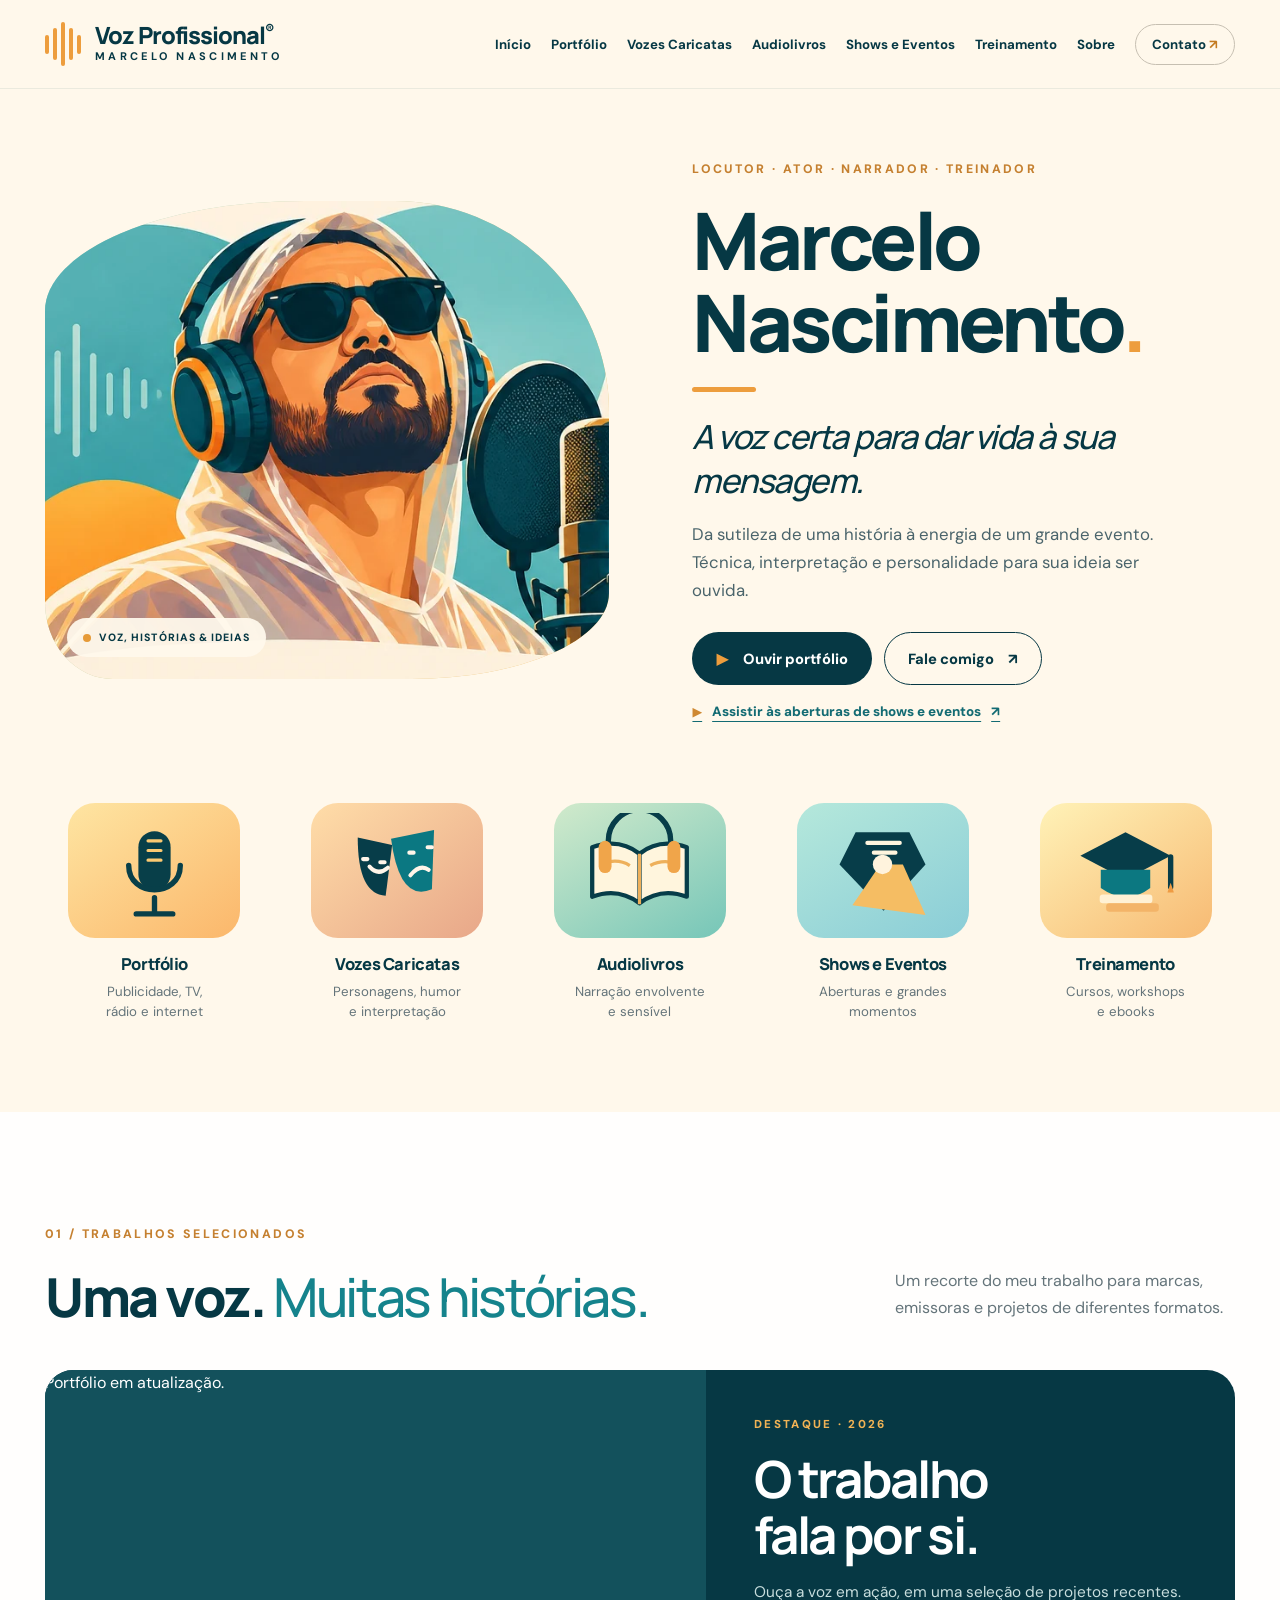
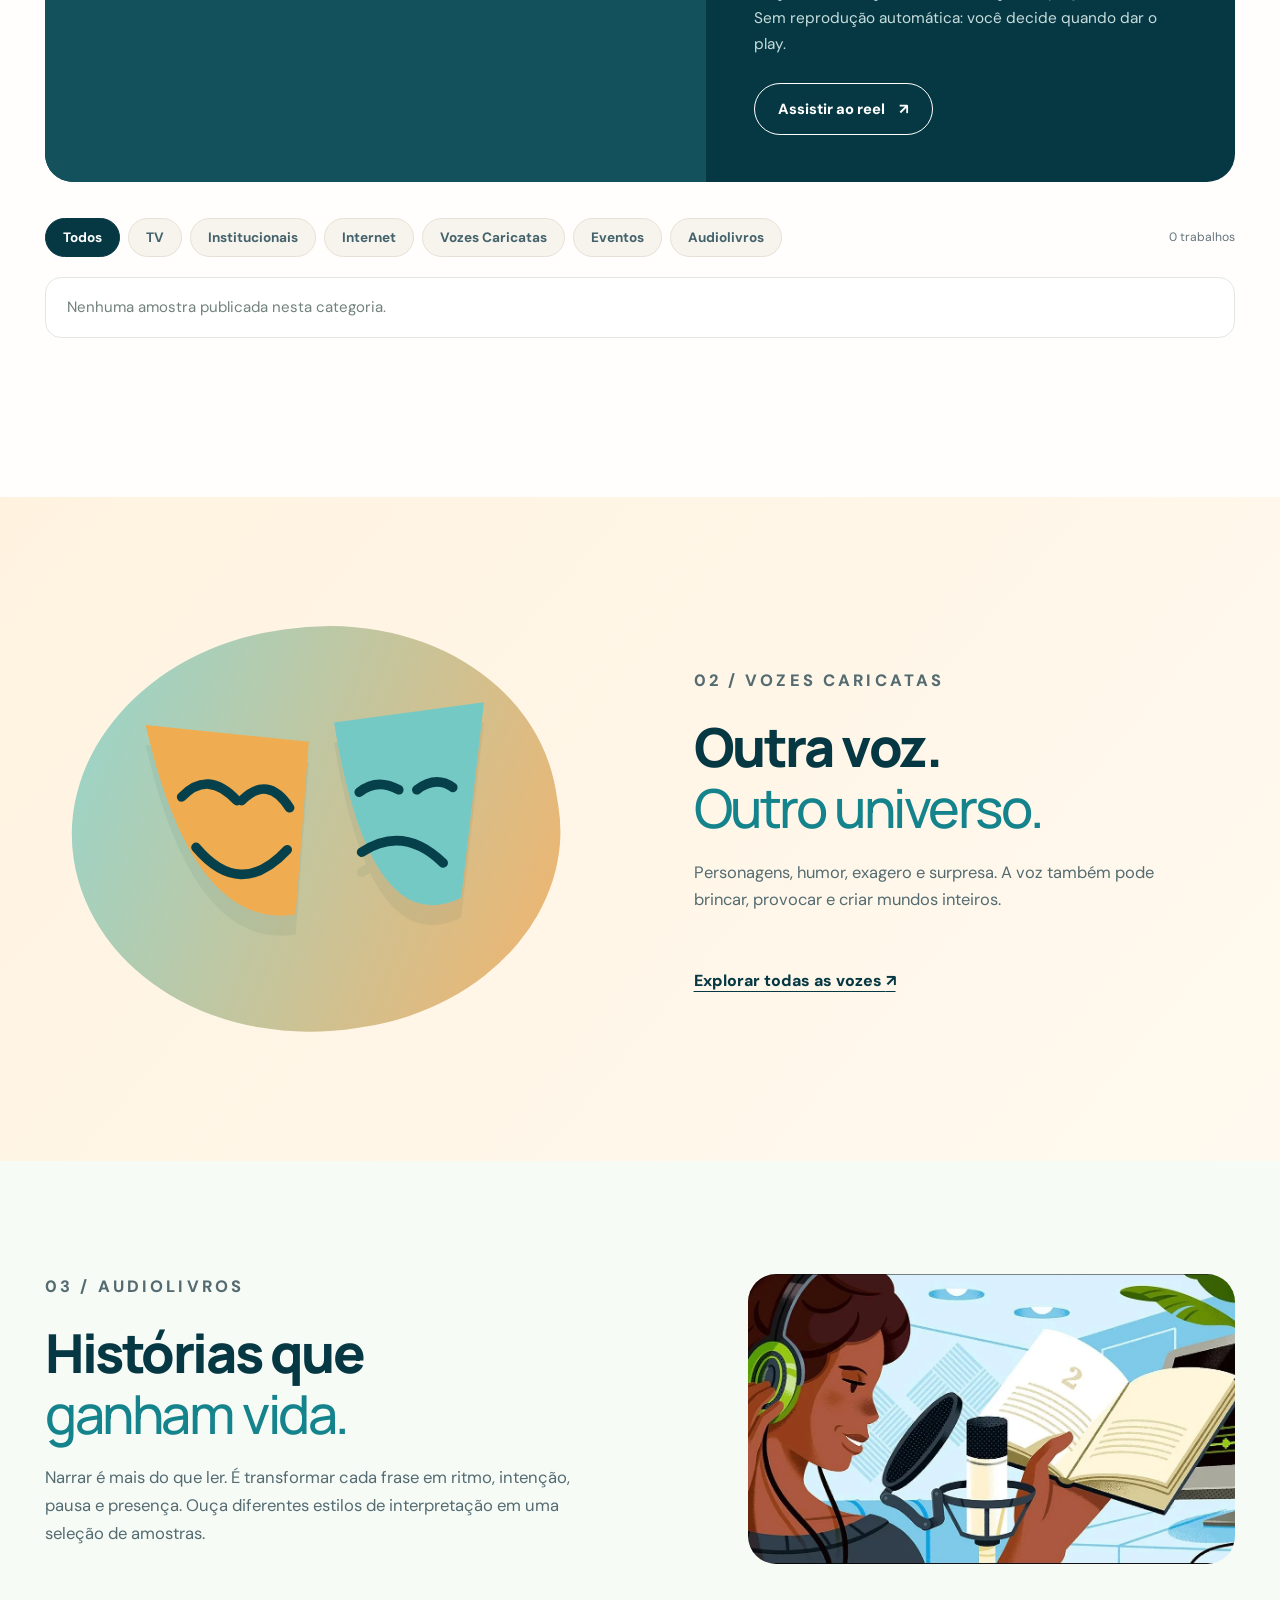
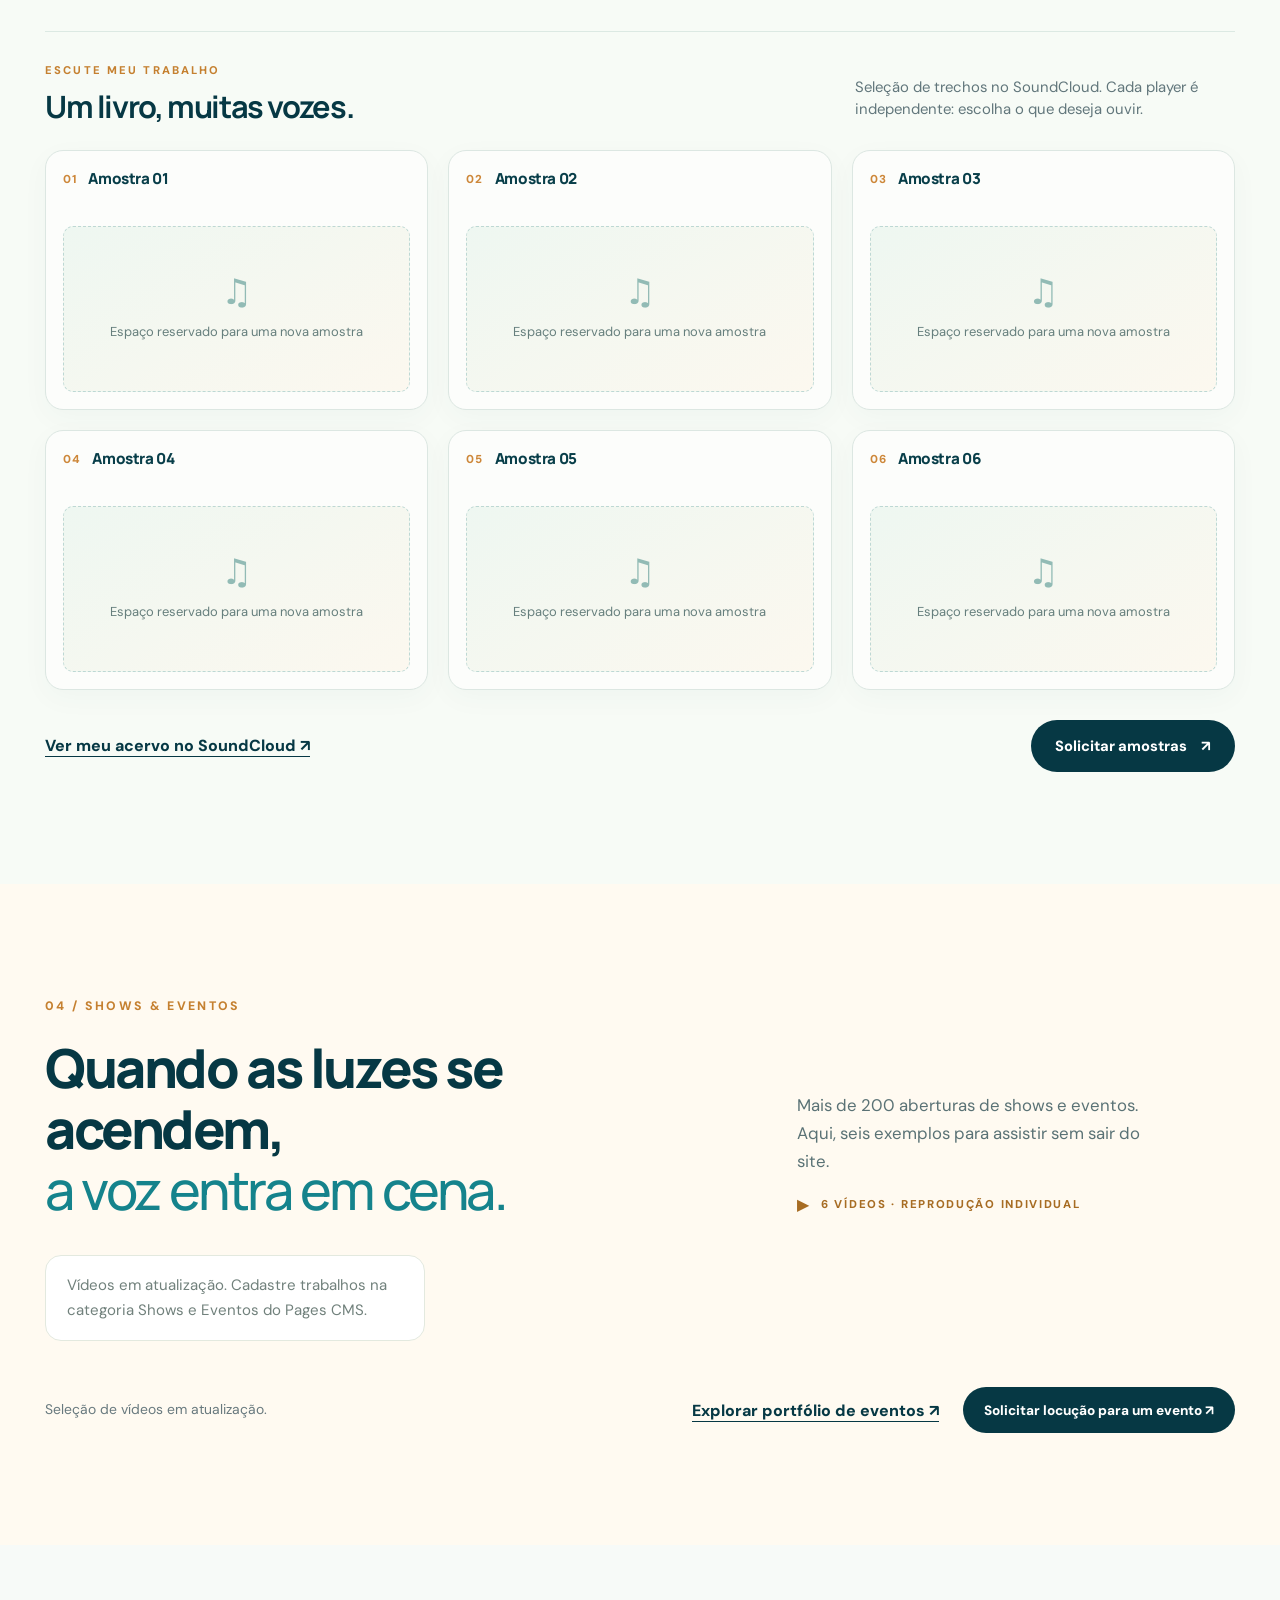
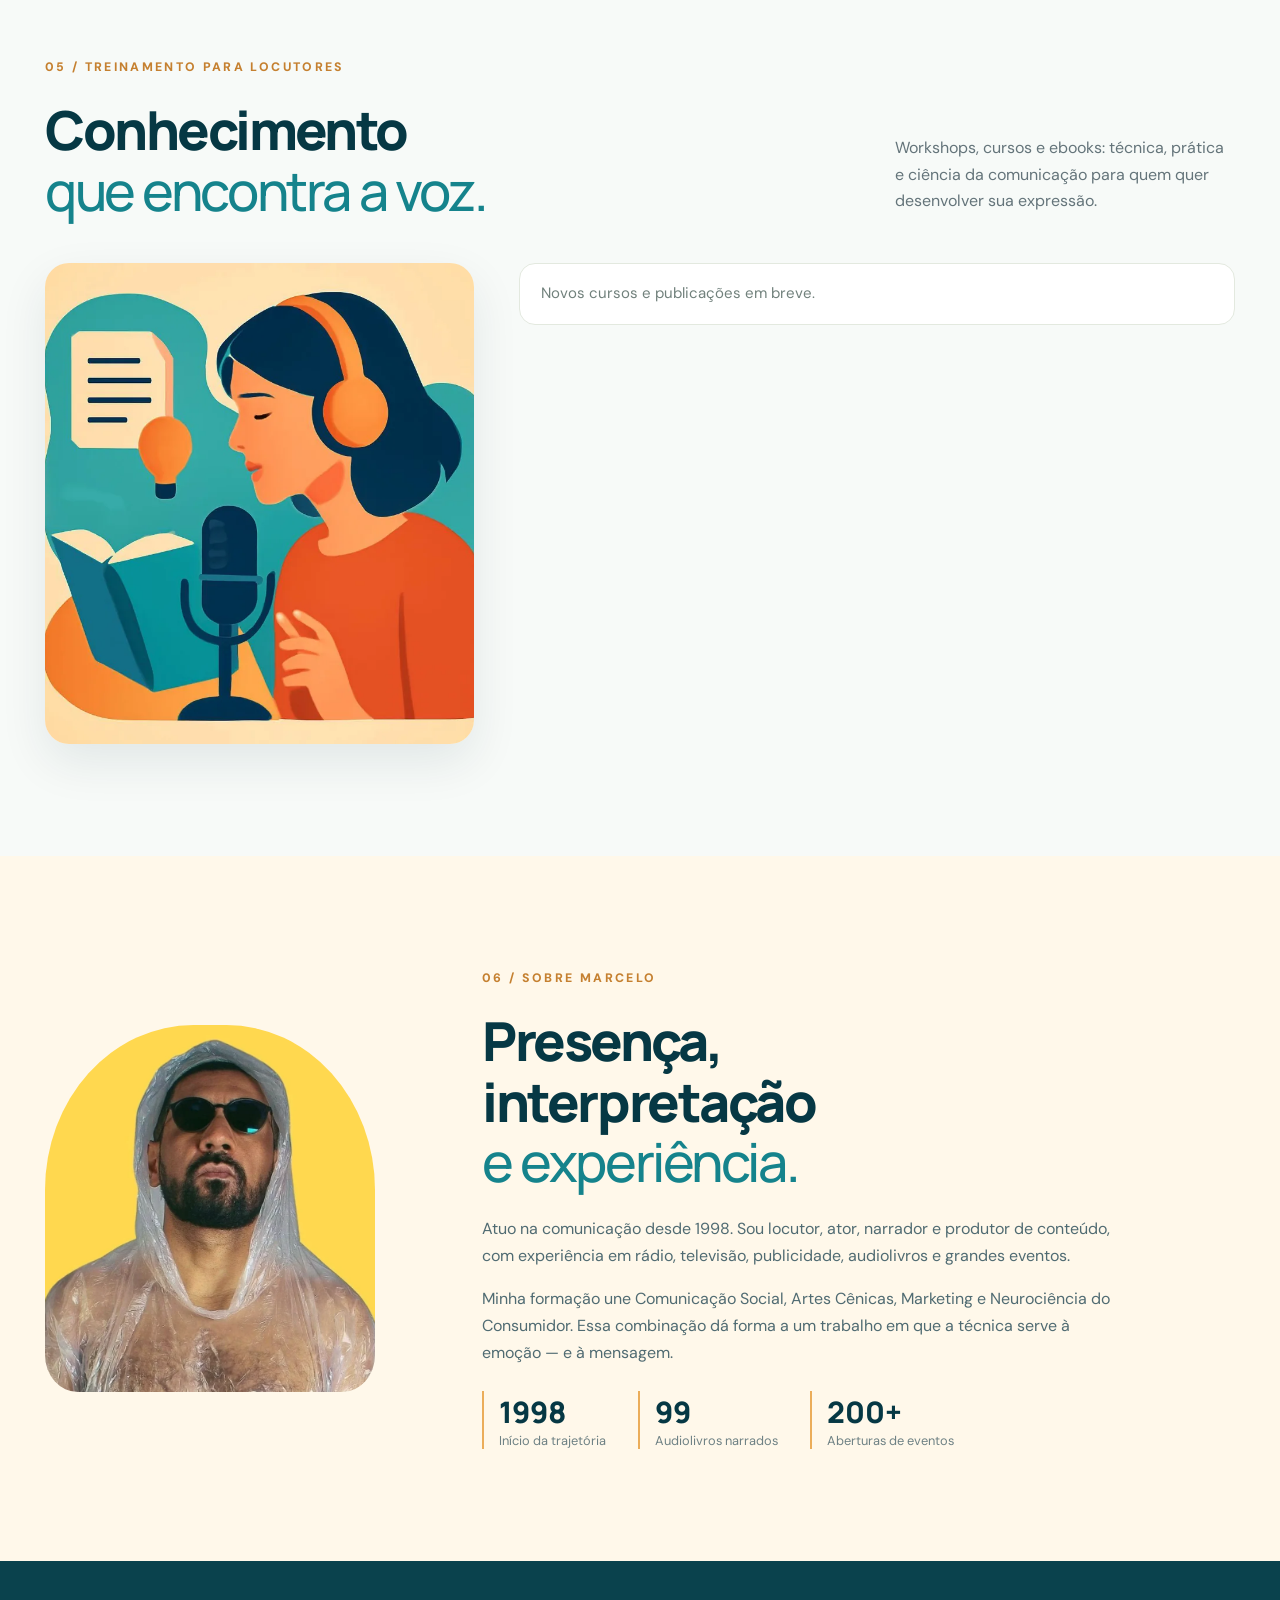
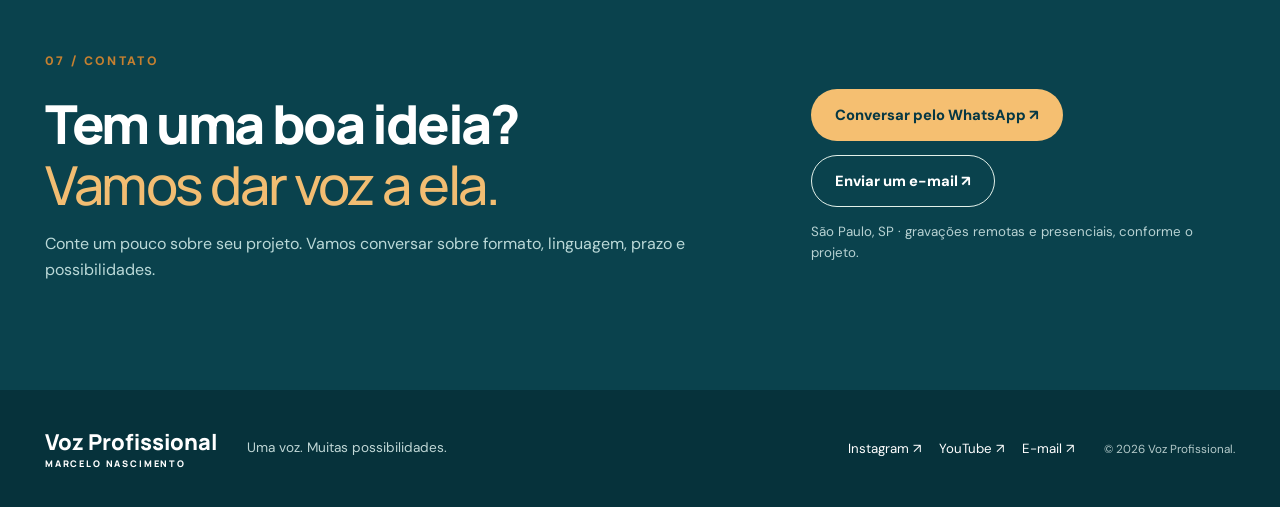
==== commit 2bdef9b8: "Update index.html Instalar tag Google Ads - Voz Profissional" ====
--- a/site/index.html
+++ b/site/index.html
@@ -1,6 +1,14 @@
 <!doctype html>
 <html lang="pt-BR">
 <head>
+ <!-- Google tag (gtag.js) -->
+<script async src="https://www.googletagmanager.com/gtag/js?id=AW-448097361"></script>
+<script>
+  window.dataLayer = window.dataLayer || [];
+  function gtag(){dataLayer.push(arguments);}
+  gtag('js', new Date());
+  gtag('config', 'AW-448097361');
+</script>
 <meta charset="utf-8"><meta name="viewport" content="width=device-width, initial-scale=1">
 <title>Marcelo Nascimento | Voz Profissional — Locução, Audiolivros e Treinamento</title>
 <meta name="description" content="Locução profissional de Marcelo Nascimento para publicidade, TV, rádio, internet, vozes caricatas, shows e eventos. Narração de audiolivros e cursos para locutores.">
--- a/site/assets/style.css
+++ b/site/assets/style.css
@@ -56,3 +56,29 @@
 .audio-gallery-card .audio-native-error{font-size:.8rem;color:#a54532;line-height:1.5;margin:0}
 .audio-gallery-card .audio-native-error[hidden]{display:none}
 .audio-gallery-card .audio-native-error a{font-weight:700;color:inherit;text-decoration:underline}
+
+
+/* SHOWS & EVENTOS — galeria editorial com 6 players YouTube na página inicial */
+.hero-event-shortcut{display:inline-flex;align-items:center;gap:10px;margin-top:18px;color:#136b73;font-weight:800;font-size:.84rem;text-decoration:underline;text-underline-offset:5px;transition:color .2s}
+.hero-event-shortcut:hover{color:#b86f1e}.hero-event-shortcut span:first-child{font-size:.79rem;color:#cf8831}
+.events-section{background:#fffaf1}
+.event-intro{display:grid;grid-template-columns:minmax(0,1.2fr) minmax(0,.8fr);gap:8%;align-items:end;margin-bottom:34px}
+.event-intro h2{margin-bottom:0;max-width:780px}
+.event-intro-side{padding-bottom:6px}
+.event-intro-side>p{color:#5a7275;font-size:1.05rem;max-width:375px;margin:0 0 18px}
+.event-kicker{display:inline-flex;gap:10px;align-items:center;font-size:.71rem;letter-spacing:.15em;font-weight:800;color:#a76c23}
+.event-kicker span{font-size:1rem}
+.event-video-grid{display:grid;grid-template-columns:repeat(3,minmax(0,1fr));gap:25px}
+.event-video-card{min-width:0;background:#fff;border:1px solid #eadfce;border-radius:20px;padding:12px 12px 15px;box-shadow:0 13px 32px rgba(3,55,63,.035)}
+.event-video-frame{aspect-ratio:16/9;overflow:hidden;border-radius:12px;background:#092e37}
+.event-video-frame iframe{width:100%;height:100%;border:0;display:block}
+.event-video-info{display:flex;align-items:flex-start;justify-content:space-between;gap:12px;margin:15px 4px 7px}
+.event-video-info strong{font:800 1rem/1.4 'Manrope',sans-serif;letter-spacing:-.025em}
+.event-video-info small{white-space:nowrap;font-size:.65rem;letter-spacing:.12em;color:#b67f3f;font-weight:800;padding-top:3px}
+.event-video-link{display:inline-block;margin:0 4px;color:#236f77;font-weight:700;font-size:.78rem;text-decoration:underline;text-underline-offset:3px}
+.event-footer{display:flex;align-items:center;justify-content:space-between;flex-wrap:wrap;gap:24px;margin-top:31px}
+.event-footer>p{margin:0;color:#68797e;font-size:.87rem}
+.event-footer-links{display:flex;align-items:center;flex-wrap:wrap;gap:24px}
+.event-footer-links .button{min-height:46px;padding:11px 20px;font-size:.85rem}
+@media (max-width:1020px){.event-video-grid{grid-template-columns:repeat(2,minmax(0,1fr))}.event-intro{gap:5%}}
+@media (max-width:680px){.event-intro{grid-template-columns:1fr;gap:21px}.event-video-grid{grid-template-columns:1fr;gap:16px}.event-footer{align-items:flex-start}.event-footer-links{flex-direction:column;align-items:flex-start;gap:16px}.event-video-info{margin-top:12px}}
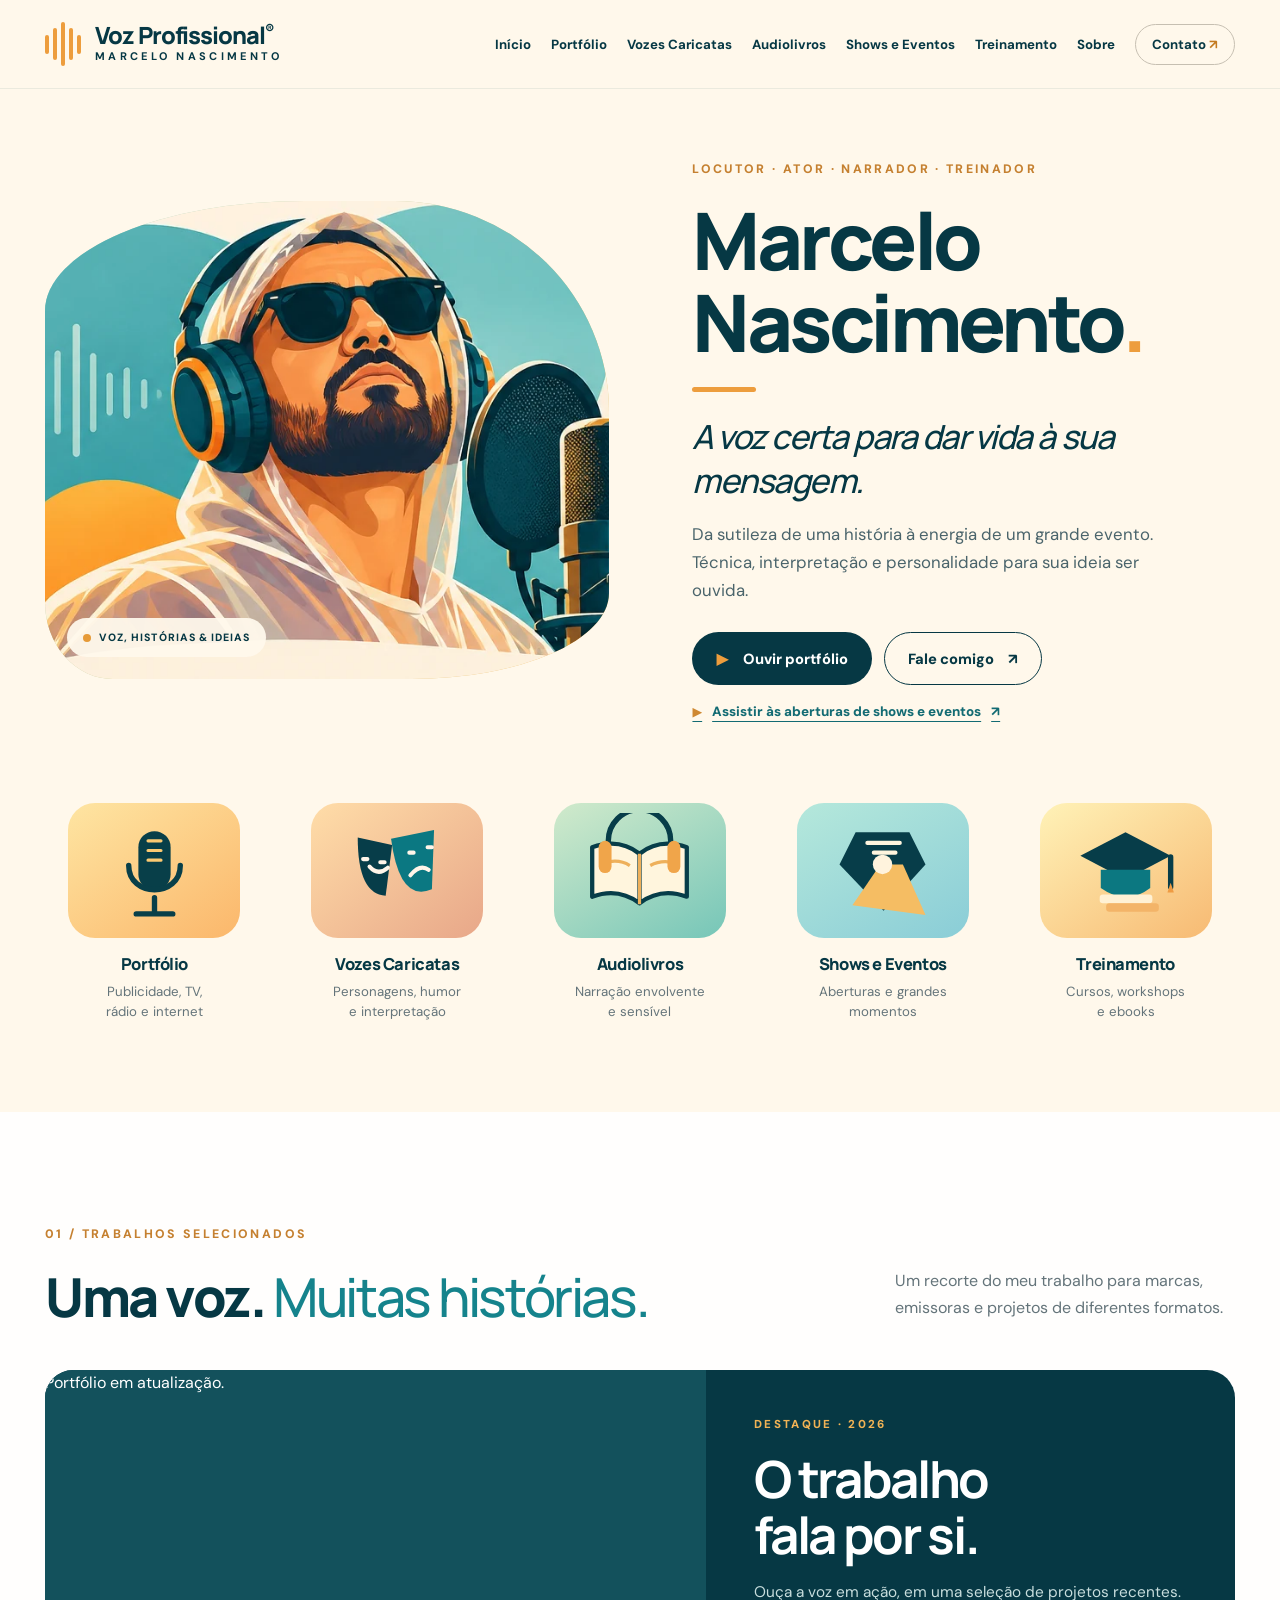
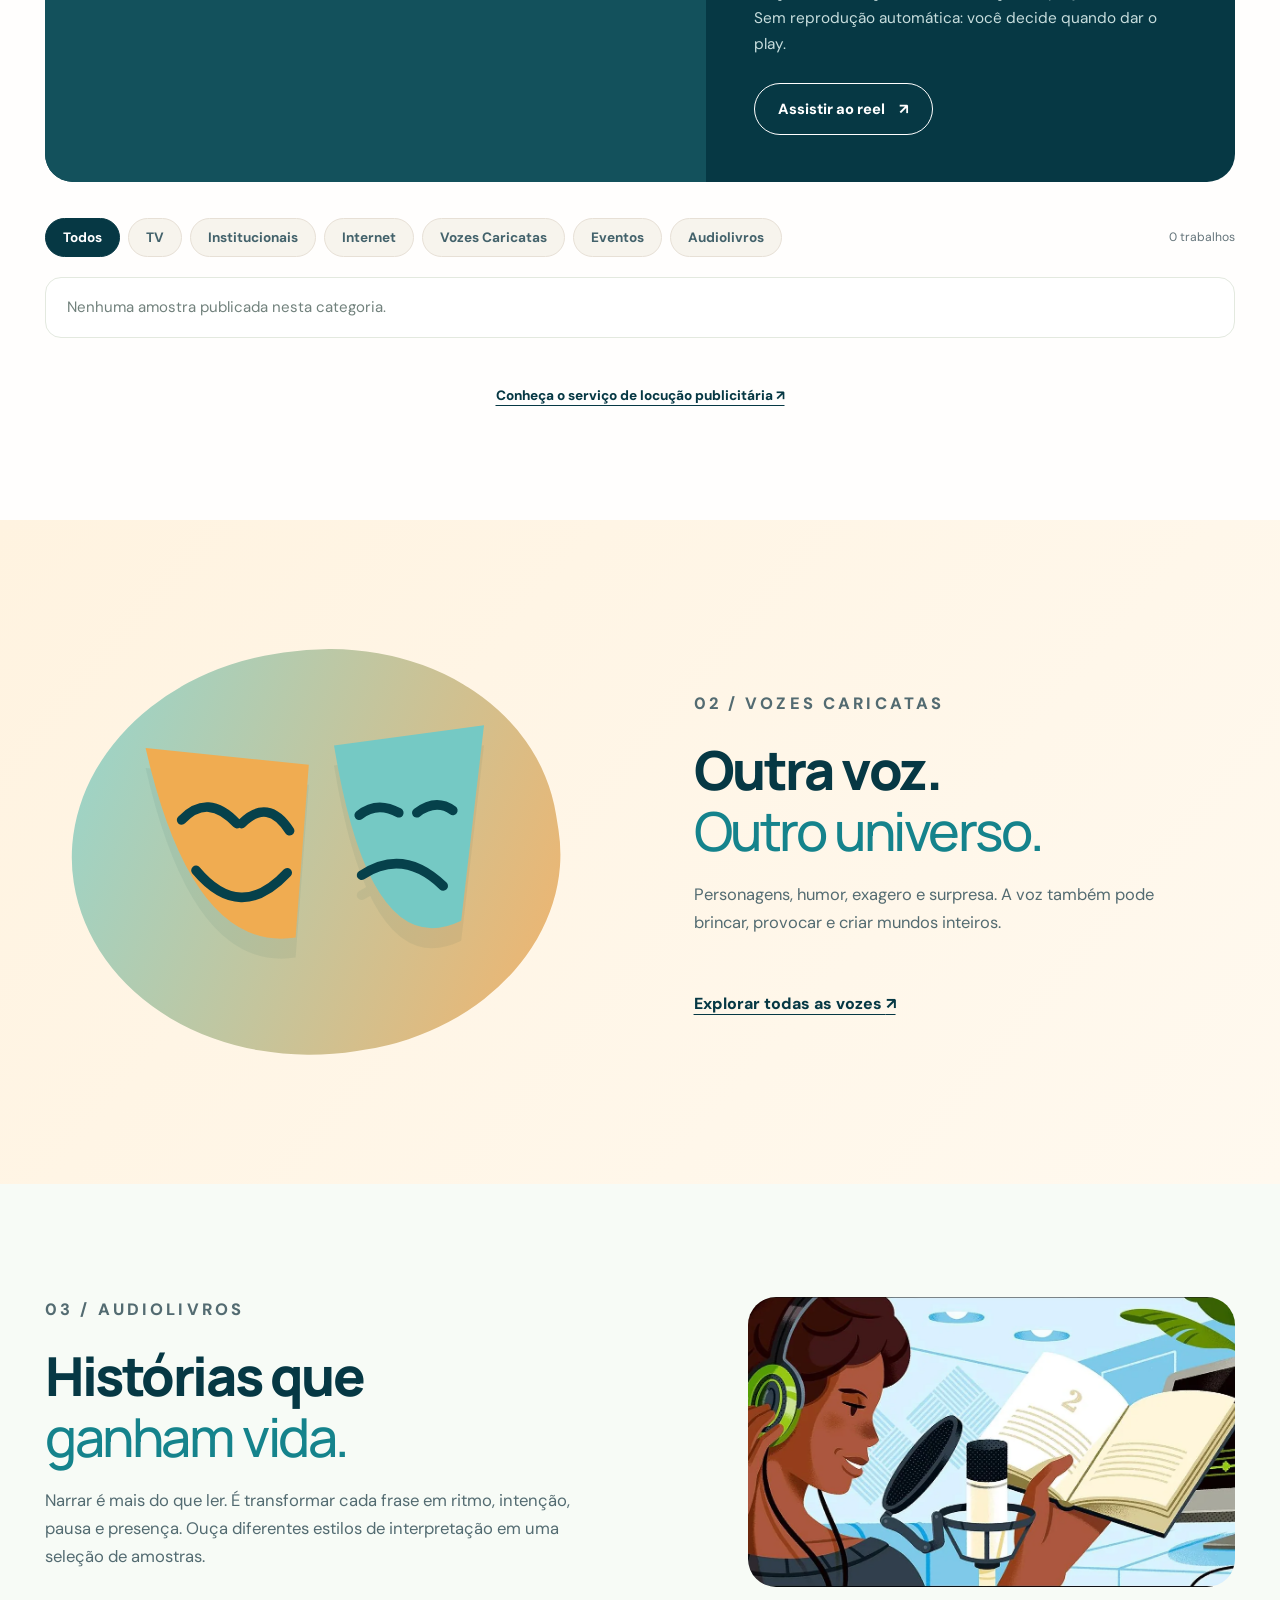
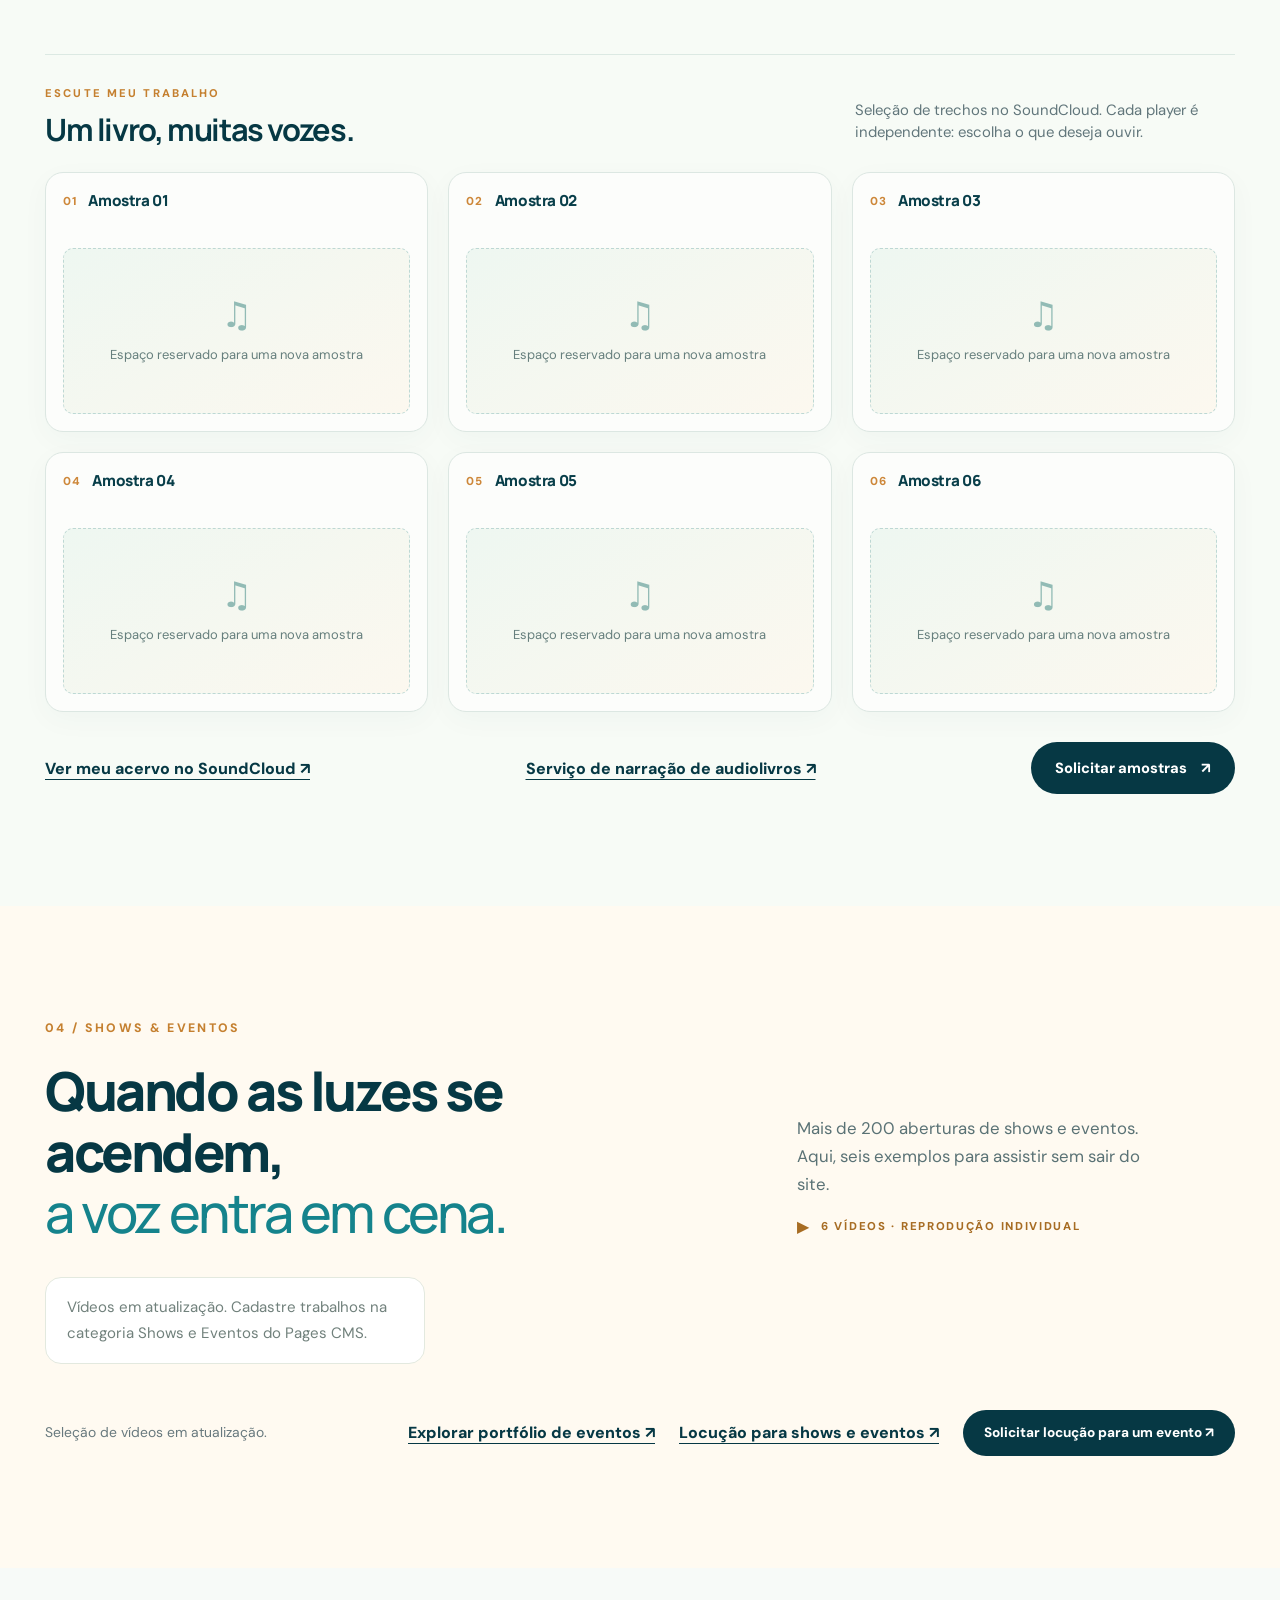
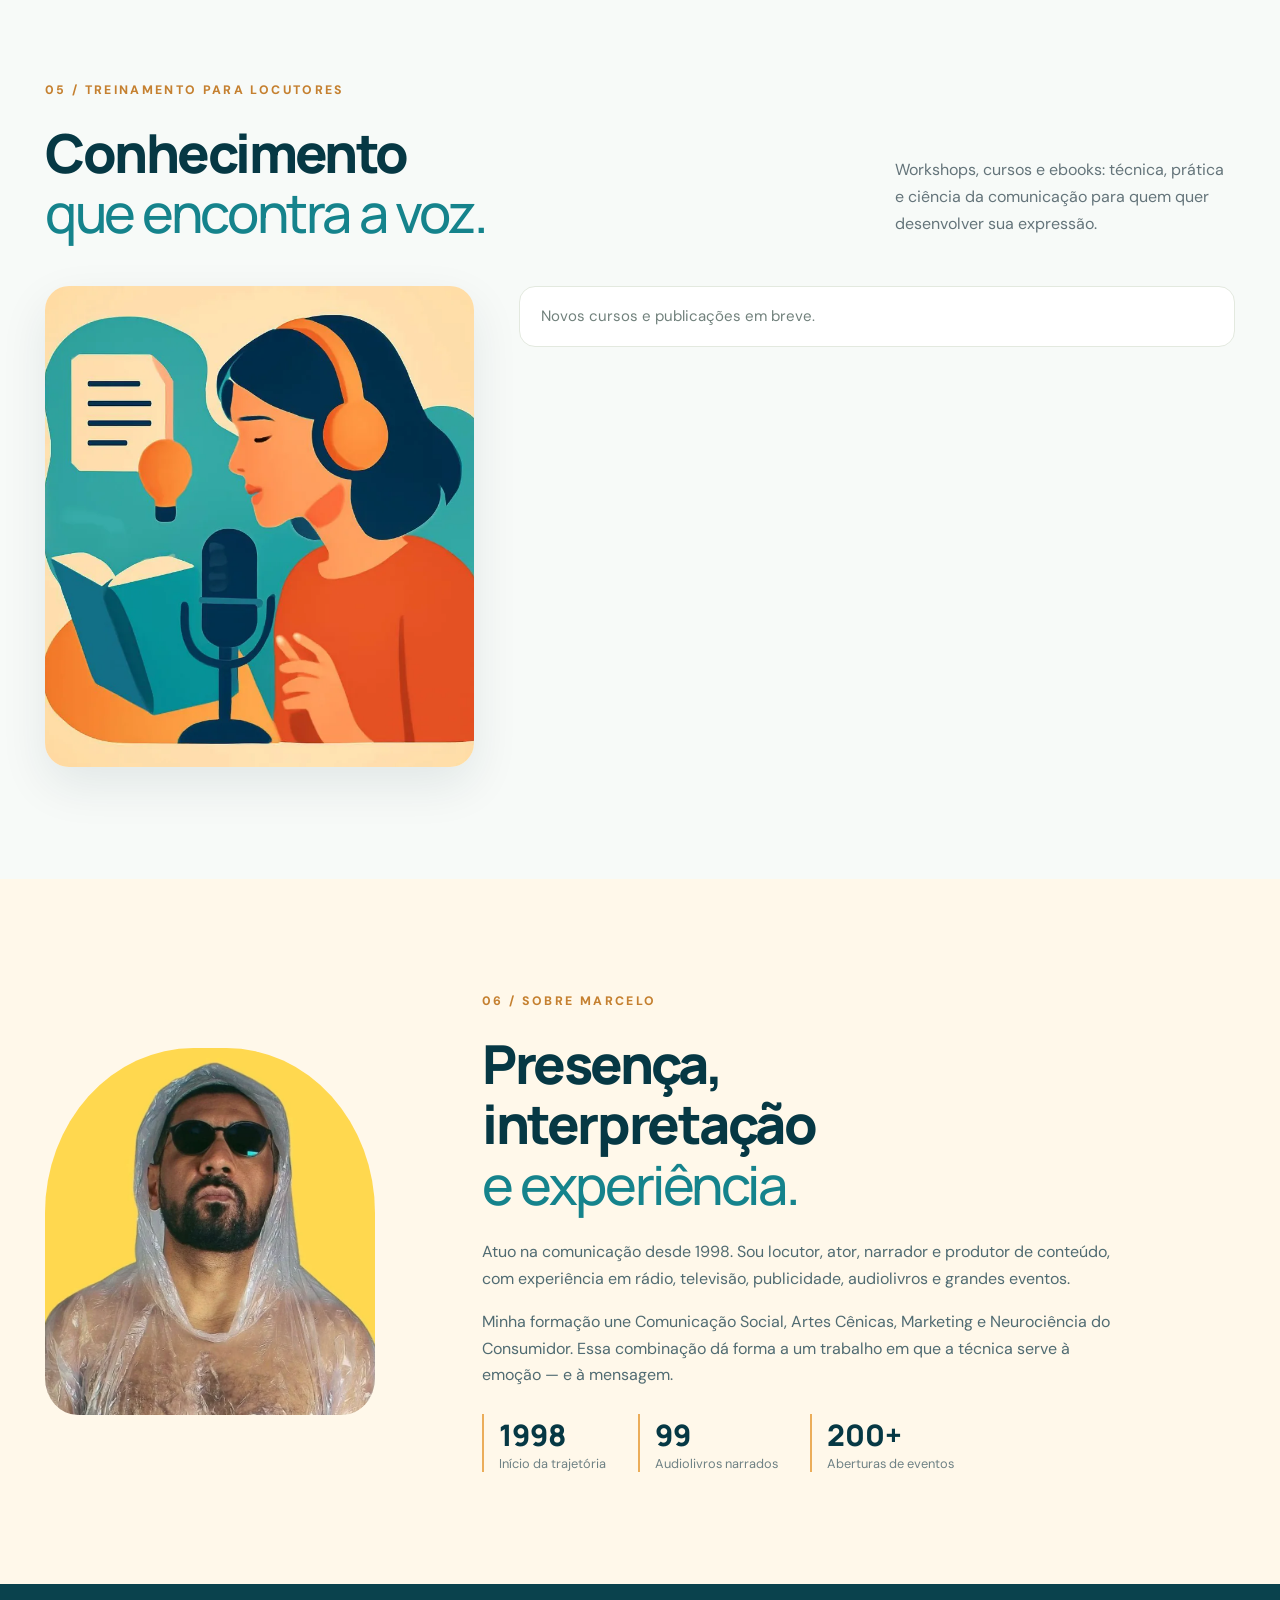
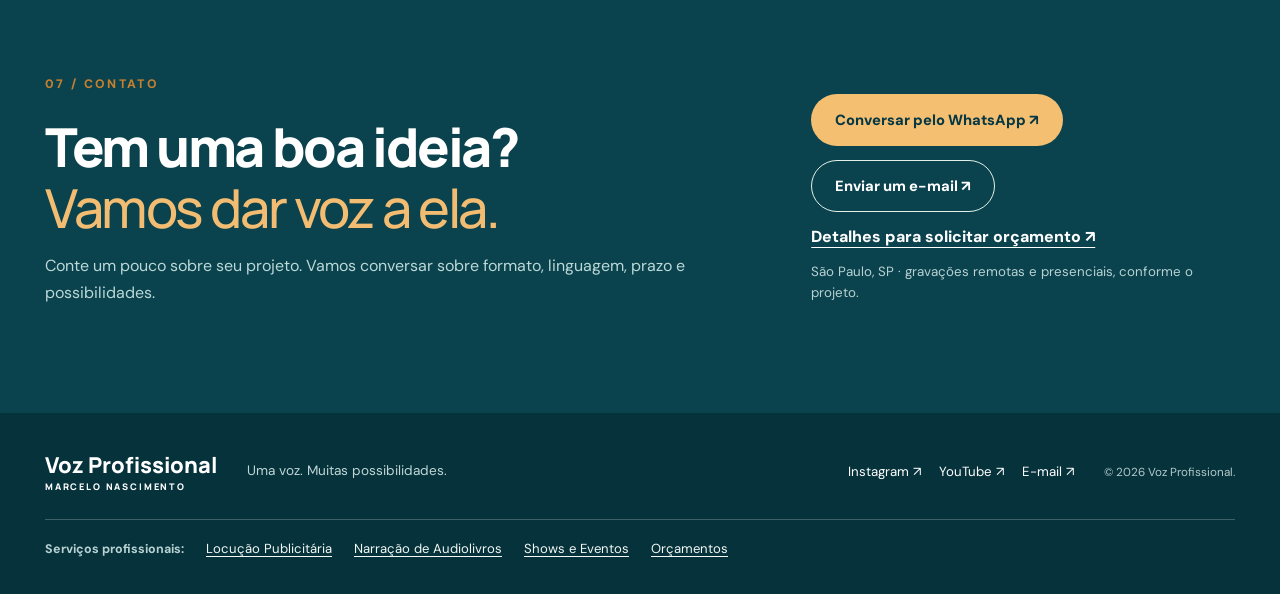
==== commit 364761d9: "SEO: sitemap, robots, canônicos e links internos das páginas de serviços" ====
--- a/site/index.html
+++ b/site/index.html
@@ -10,19 +10,20 @@
   gtag('config', 'AW-448097361');
 </script>
 <meta charset="utf-8"><meta name="viewport" content="width=device-width, initial-scale=1">
-<title>Marcelo Nascimento | Voz Profissional — Locução, Audiolivros e Treinamento</title>
-<meta name="description" content="Locução profissional de Marcelo Nascimento para publicidade, TV, rádio, internet, vozes caricatas, shows e eventos. Narração de audiolivros e cursos para locutores.">
+<title>Locutor Publicitário e Narrador | Marcelo Nascimento — Voz Profissional</title>
+<meta name="description" content="Contrate Marcelo Nascimento, locutor profissional desde 1998 para rádio, TV, publicidade, vídeos institucionais e audiolivros. Ouça o portfólio e peça orçamento.">
 <meta name="theme-color" content="#fff8ec">
 <!-- SITE_ROBOTS_MODE -->
 <meta property="og:title" content="Marcelo Nascimento — Voz Profissional">
 <meta property="og:description" content="A voz certa para dar vida à sua mensagem. Conheça o portfólio e os treinamentos.">
-<meta property="og:type" content="website"><meta property="og:url" content="https://www.vozprofissional.com/">
-<link rel="canonical" href="https://www.vozprofissional.com/">
+<meta property="og:type" content="website"><meta property="og:url" content="https://vozprofissional.com/">
+<meta property="og:image" content="https://vozprofissional.com/assets/marcelo-ilustrado.webp">
+<link rel="canonical" href="https://vozprofissional.com/">
 <link rel="icon" href="assets/favicon.svg" type="image/svg+xml">
 <link rel="preconnect" href="https://fonts.googleapis.com"><link rel="preconnect" href="https://fonts.gstatic.com" crossorigin>
 <link href="https://fonts.googleapis.com/css2?family=DM+Sans:wght@400;500;600;700&family=Manrope:wght@400;500;600;700;800&display=swap" rel="stylesheet">
 <link rel="stylesheet" href="assets/style.css">
-<script type="application/ld+json">{"@context":"https://schema.org","@type":"Person","name":"Marcelo Nascimento","url":"https://www.vozprofissional.com/","jobTitle":"Locutor, narrador e treinador de voz","email":"mdemarcelo@mdemarcelo.com.br","telephone":"+55 11 97304-0828","sameAs":["https://www.instagram.com/mdemarcelo","https://www.youtube.com/mdemarcelo"]}</script>
+<script type="application/ld+json">{"@context":"https://schema.org","@type":"Person","name":"Marcelo Nascimento","url":"https://vozprofissional.com/","jobTitle":"Locutor, narrador e treinador de voz","email":"mdemarcelo@mdemarcelo.com.br","telephone":"+55 11 97304-0828","sameAs":["https://www.instagram.com/mdemarcelo","https://www.youtube.com/mdemarcelo"]}</script>
 </head>
 <body>
 <a class="skip" href="#inicio">Ir para o conteúdo</a>
@@ -48,7 +49,7 @@
  <section id="portfolio" class="section portfolio-section"><div class="wrap"><div class="section-head"><div><p class="eyebrow">01 / TRABALHOS SELECIONADOS</p><h2>Uma voz. <em>Muitas histórias.</em></h2></div><p>Um recorte do meu trabalho para marcas, emissoras e projetos de diferentes formatos.</p></div>
  <div class="reel-block"><div class="reel-cover" id="reel-feature"></div><div class="reel-info"><span class="section-tag">DESTAQUE · 2026</span><h3>O trabalho<br>fala por si.</h3><p>Ouça a voz em ação, em uma seleção de projetos recentes. Sem reprodução automática: você decide quando dar o play.</p><button id="reel-launch" class="button outline-light" type="button">Assistir ao reel <span aria-hidden="true">↗</span></button></div></div>
  <div class="portfolio-control"><div class="filter-list" role="group" aria-label="Filtrar trabalhos"><button class="filter active" type="button" data-filter="all" aria-pressed="true">Todos</button><button class="filter" type="button" data-filter="tv">TV</button><button class="filter" type="button" data-filter="institucional">Institucionais</button><button class="filter" type="button" data-filter="internet">Internet</button><button class="filter" type="button" data-filter="caricata">Vozes Caricatas</button><button class="filter" type="button" data-filter="eventos">Eventos</button><button class="filter" type="button" data-filter="audiolivros">Audiolivros</button></div><span id="portfolio-count" aria-live="polite"></span></div>
- <div class="media-grid" id="media-grid"></div><div class="center-action"><button id="show-more" class="button tertiary" type="button">Ver mais trabalhos ↓</button></div></div></section>
+ <div class="media-grid" id="media-grid"></div><div class="center-action"><button id="show-more" class="button tertiary" type="button">Ver mais trabalhos ↓</button><p class="service-detail-link"><a class="text-link" href="/locucao.html">Conheça o serviço de locução publicitária ↗</a></p></div></div></section>
  <section class="section caricatas-section" id="caricatas"><div class="wrap split"><div class="simple-illustration" aria-hidden="true"><div class="illustration-back"></div><div class="theatre-masks"><svg viewBox="0 0 350 260"><path d="M33 45l136 14-11 144q-86 13-125-158" fill="#f0ac51"/><path d="M190 43l125-17-19 163q-76 37-106-146" fill="#75c9c4"/><path d="M63 105q22-23 46 3M113 108q22-22 40 6M75 147q37 44 76 2" fill="none" stroke="#06414b" stroke-width="8" stroke-linecap="round"/><path d="M211 101q15-12 33-2M259 99q16-12 30-2M213 151q35-23 68 9" fill="none" stroke="#06414b" stroke-width="8" stroke-linecap="round"/></svg></div></div><div class="split-copy"><p class="eyebrow">02 / VOZES CARICATAS</p><h2>Outra voz.<br><em>Outro universo.</em></h2><p>Personagens, humor, exagero e surpresa. A voz também pode brincar, provocar e criar mundos inteiros.</p><div class="character-list" id="character-list"></div><a class="text-link" href="#portfolio" data-filter-link="caricata">Explorar todas as vozes <span>↗</span></a></div></div></section>
  <section class="section audiobook-section" id="audiolivros">
    <div class="wrap">
@@ -67,6 +68,7 @@
      <div class="audio-list" id="audio-list" aria-label="Galeria de seis ou mais amostras de audiolivros"></div>
      <div class="audiobook-footer">
        <a class="text-link" href="https://soundcloud.com/mdemarcelo" target="_blank" rel="noopener noreferrer">Ver meu acervo no SoundCloud ↗</a>
+       <a class="text-link" href="/audiolivros.html">Serviço de narração de audiolivros ↗</a>
        <a class="button dark" href="mailto:mdemarcelo@mdemarcelo.com.br?subject=Amostras%20de%20audiolivros">Solicitar amostras <span aria-hidden="true">↗</span></a>
      </div>
    </div>
@@ -78,14 +80,14 @@
       <div class="event-intro-side"><p>Mais de 200 aberturas de shows e eventos. Aqui, seis exemplos para assistir sem sair do site.</p><span class="event-kicker"><span aria-hidden="true">▶</span> 6 VÍDEOS · REPRODUÇÃO INDIVIDUAL</span></div>
     </div>
     <div class="event-video-grid" id="event-video-grid" aria-label="Seis vídeos de aberturas de shows e eventos"></div>
-    <div class="event-footer"><p id="event-video-status" aria-live="polite">Escolha um vídeo e dê o play.</p><div class="event-footer-links"><a class="text-link" href="#portfolio" data-filter-link="eventos">Explorar portfólio de eventos ↗</a><a class="button dark" href="#contato">Solicitar locução para um evento ↗</a></div></div>
+    <div class="event-footer"><p id="event-video-status" aria-live="polite">Escolha um vídeo e dê o play.</p><div class="event-footer-links"><a class="text-link" href="#portfolio" data-filter-link="eventos">Explorar portfólio de eventos ↗</a><a class="text-link" href="/eventos.html">Locução para shows e eventos ↗</a><a class="button dark" href="#contato">Solicitar locução para um evento ↗</a></div></div>
   </div>
  </section>
  <section class="section training-section" id="treinamento"><div class="wrap"><div class="section-head"><div><p class="eyebrow">05 / TREINAMENTO PARA LOCUTORES</p><h2>Conhecimento<br><em>que encontra a voz.</em></h2></div><p>Workshops, cursos e ebooks: técnica, prática e ciência da comunicação para quem quer desenvolver sua expressão.</p></div><div class="training-row"><div class="training-image"><img src="assets/arte-formacao.webp" alt="Ilustração delicada de uma mulher lendo em voz alta diante de um microfone" loading="lazy"></div><div class="training-catalog" id="training-catalog"></div></div></div></section>
  <section class="section about-section" id="sobre"><div class="wrap about-layout"><div class="about-image"><img src="assets/marcelo-foto.webp" alt="Fotografia de Marcelo Nascimento com óculos escuros diante de fundo amarelo" loading="lazy"></div><div class="about-copy"><p class="eyebrow">06 / SOBRE MARCELO</p><h2>Presença,<br>interpretação<br><em>e experiência.</em></h2><p>Atuo na comunicação desde 1998. Sou locutor, ator, narrador e produtor de conteúdo, com experiência em rádio, televisão, publicidade, audiolivros e grandes eventos.</p><p>Minha formação une Comunicação Social, Artes Cênicas, Marketing e Neurociência do Consumidor. Essa combinação dá forma a um trabalho em que a técnica serve à emoção — e à mensagem.</p><div class="numbers"><div><strong>1998</strong><span>Início da trajetória</span></div><div><strong>99</strong><span>Audiolivros narrados</span></div><div><strong>200+</strong><span>Aberturas de eventos</span></div></div></div></div></section>
- <section class="contact-section" id="contato"><div class="wrap contact-layout"><div><p class="eyebrow">07 / CONTATO</p><h2>Tem uma boa ideia?<br><em>Vamos dar voz a ela.</em></h2><p>Conte um pouco sobre seu projeto. Vamos conversar sobre formato, linguagem, prazo e possibilidades.</p></div><div class="contact-actions"><a class="button primary" href="https://wa.me/5511973040828?text=Ol%C3%A1%2C%20Marcelo!%20Gostaria%20de%20conversar%20sobre%20um%20projeto%20de%20locu%C3%A7%C3%A3o." target="_blank" rel="noopener noreferrer">Conversar pelo WhatsApp ↗</a><a class="button secondary" href="mailto:mdemarcelo@mdemarcelo.com.br?subject=Or%C3%A7amento%20de%20locu%C3%A7%C3%A3o">Enviar um e-mail ↗</a><small>São Paulo, SP · gravações remotas e presenciais, conforme o projeto.</small></div></div></section>
+ <section class="contact-section" id="contato"><div class="wrap contact-layout"><div><p class="eyebrow">07 / CONTATO</p><h2>Tem uma boa ideia?<br><em>Vamos dar voz a ela.</em></h2><p>Conte um pouco sobre seu projeto. Vamos conversar sobre formato, linguagem, prazo e possibilidades.</p></div><div class="contact-actions"><a class="button primary" onclick="gtag('event','conversion',{'send_to':'AW-448097361/NUO-CInp8bAdENHY1dUB'});" href="https://wa.me/5511973040828?text=Ol%C3%A1%2C%20Marcelo!%20Gostaria%20de%20conversar%20sobre%20um%20projeto%20de%20locu%C3%A7%C3%A3o." target="_blank" rel="noopener noreferrer">Conversar pelo WhatsApp ↗</a><a class="button secondary" href="mailto:mdemarcelo@mdemarcelo.com.br?subject=Or%C3%A7amento%20de%20locu%C3%A7%C3%A3o">Enviar um e-mail ↗</a><a class="text-link" href="/contato.html">Detalhes para solicitar orçamento ↗</a><small>São Paulo, SP · gravações remotas e presenciais, conforme o projeto.</small></div></div></section>
 </main>
-<footer class="footer"><div class="wrap footer-layout"><a class="footer-brand" href="#inicio">Voz Profissional <small>MARCELO NASCIMENTO</small></a><p>Uma voz. Muitas possibilidades.</p><div class="social"><a href="https://www.instagram.com/mdemarcelo" target="_blank" rel="noopener noreferrer">Instagram ↗</a><a href="https://www.youtube.com/mdemarcelo" target="_blank" rel="noopener noreferrer">YouTube ↗</a><a href="mailto:mdemarcelo@mdemarcelo.com.br">E-mail ↗</a></div><span class="copyright">© <span id="current-year">2026</span> Voz Profissional.</span></div></footer>
+<footer class="footer"><div class="wrap footer-layout"><a class="footer-brand" href="#inicio">Voz Profissional <small>MARCELO NASCIMENTO</small></a><p>Uma voz. Muitas possibilidades.</p><div class="social"><a href="https://www.instagram.com/mdemarcelo" target="_blank" rel="noopener noreferrer">Instagram ↗</a><a href="https://www.youtube.com/mdemarcelo" target="_blank" rel="noopener noreferrer">YouTube ↗</a><a href="mailto:mdemarcelo@mdemarcelo.com.br">E-mail ↗</a></div><span class="copyright">© <span id="current-year">2026</span> Voz Profissional.</span></div><nav class="wrap footer-services" aria-label="Páginas de serviços"><span>Serviços profissionais:</span><a href="/locucao.html">Locução Publicitária</a><a href="/audiolivros.html">Narração de Audiolivros</a><a href="/eventos.html">Shows e Eventos</a><a href="/contato.html">Orçamentos</a></nav></footer>
 <div class="modal" id="media-modal" aria-hidden="true" role="dialog" aria-modal="true" aria-label="Reproduzir trabalho"><div class="modal-scrim" data-close="true"></div><div class="modal-box"><div class="modal-header"><strong id="modal-title">Ouvir trabalho</strong><button class="close-modal" aria-label="Fechar player" type="button">✕</button></div><div id="modal-content" class="modal-content"></div><a id="modal-external" target="_blank" rel="noopener noreferrer" href="#">Abrir mídia em uma nova aba ↗</a></div></div>
 <script src="assets/content.js" defer></script><script src="assets/app.js" defer></script>
 </body>
--- a/site/assets/style.css
+++ b/site/assets/style.css
@@ -82,3 +82,9 @@
 .event-footer-links .button{min-height:46px;padding:11px 20px;font-size:.85rem}
 @media (max-width:1020px){.event-video-grid{grid-template-columns:repeat(2,minmax(0,1fr))}.event-intro{gap:5%}}
 @media (max-width:680px){.event-intro{grid-template-columns:1fr;gap:21px}.event-video-grid{grid-template-columns:1fr;gap:16px}.event-footer{align-items:flex-start}.event-footer-links{flex-direction:column;align-items:flex-start;gap:16px}.event-video-info{margin-top:12px}}
+
+/* Navegação interna para páginas de serviços e SEO */
+.service-detail-link{margin:18px 0 0;font-size:.85rem}
+.footer-services{display:flex;align-items:center;gap:12px 22px;flex-wrap:wrap;margin-top:26px;padding-top:20px;border-top:1px solid rgba(255,255,255,.22)}
+.footer-services span{font-size:.78rem;font-weight:700;color:#b8d2d3}
+.footer-services a{color:#f3f9f5;text-decoration:underline;text-underline-offset:3px;font-size:.82rem}
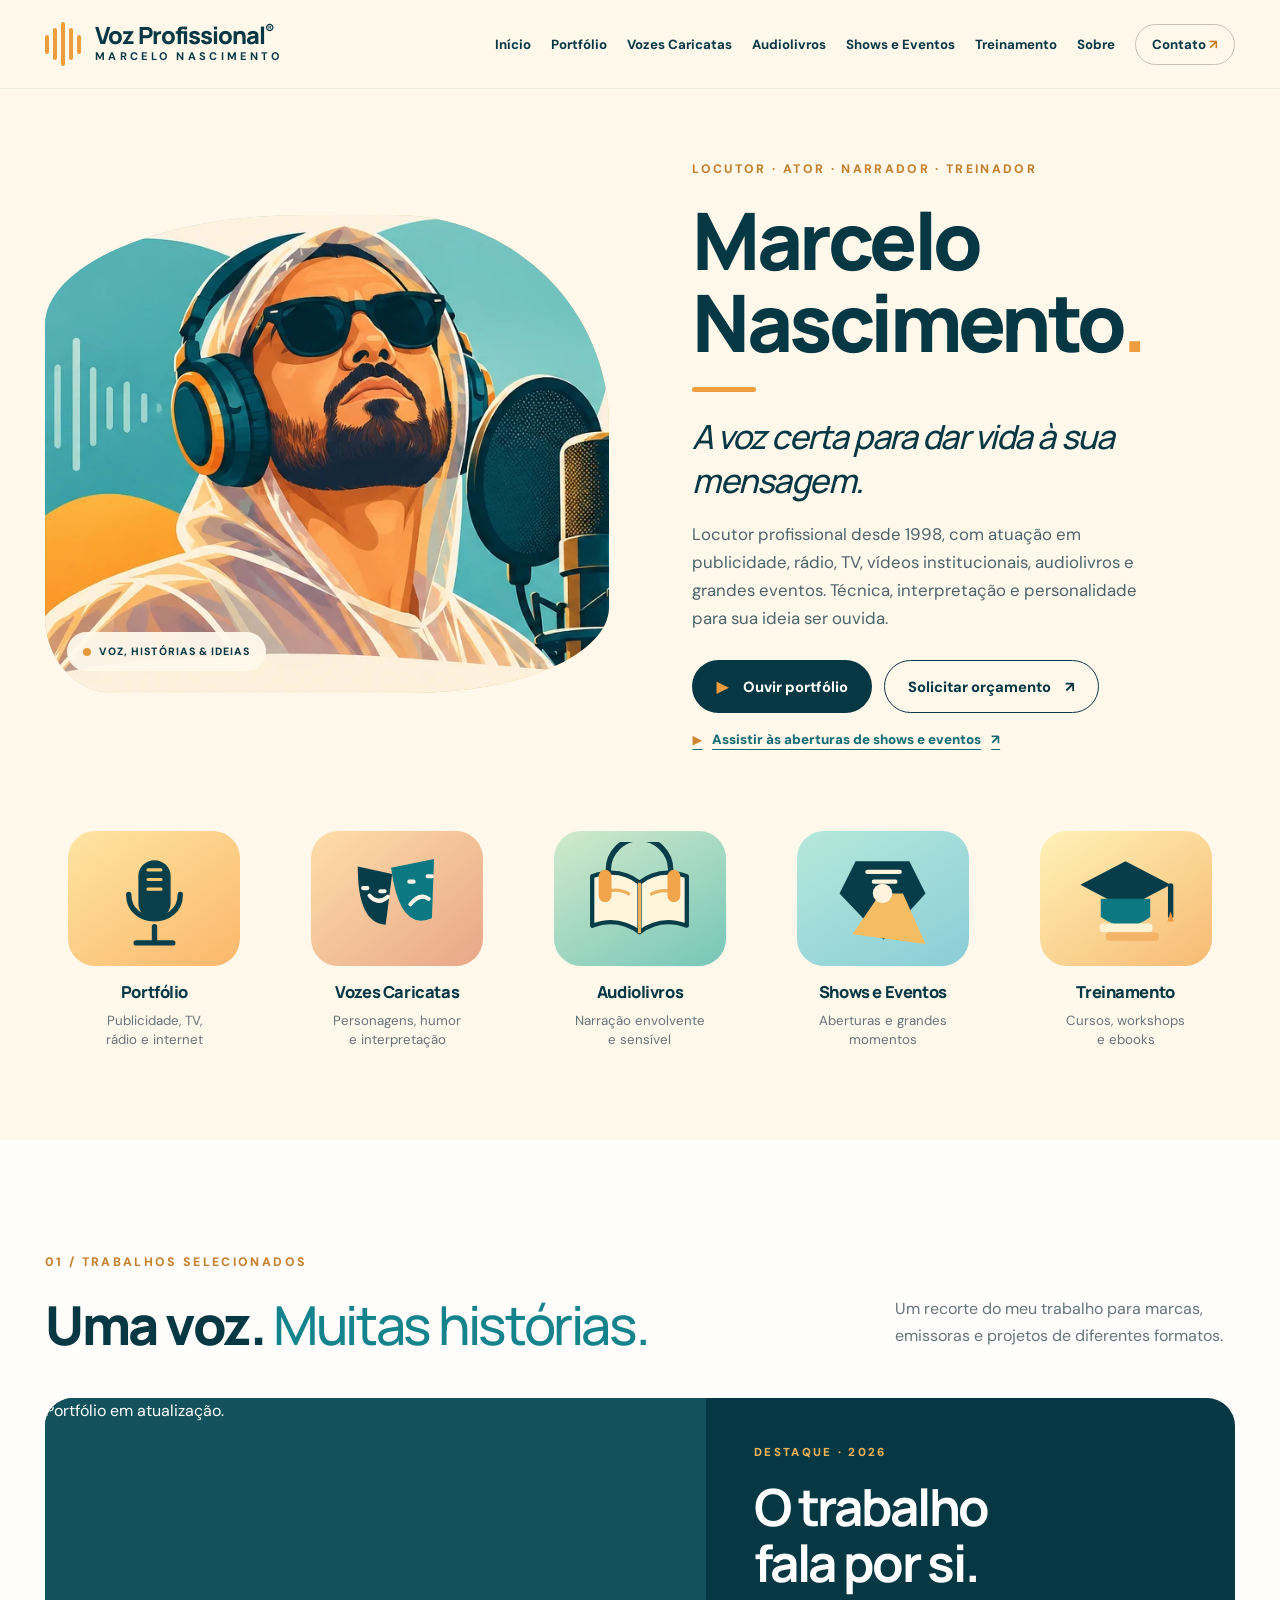
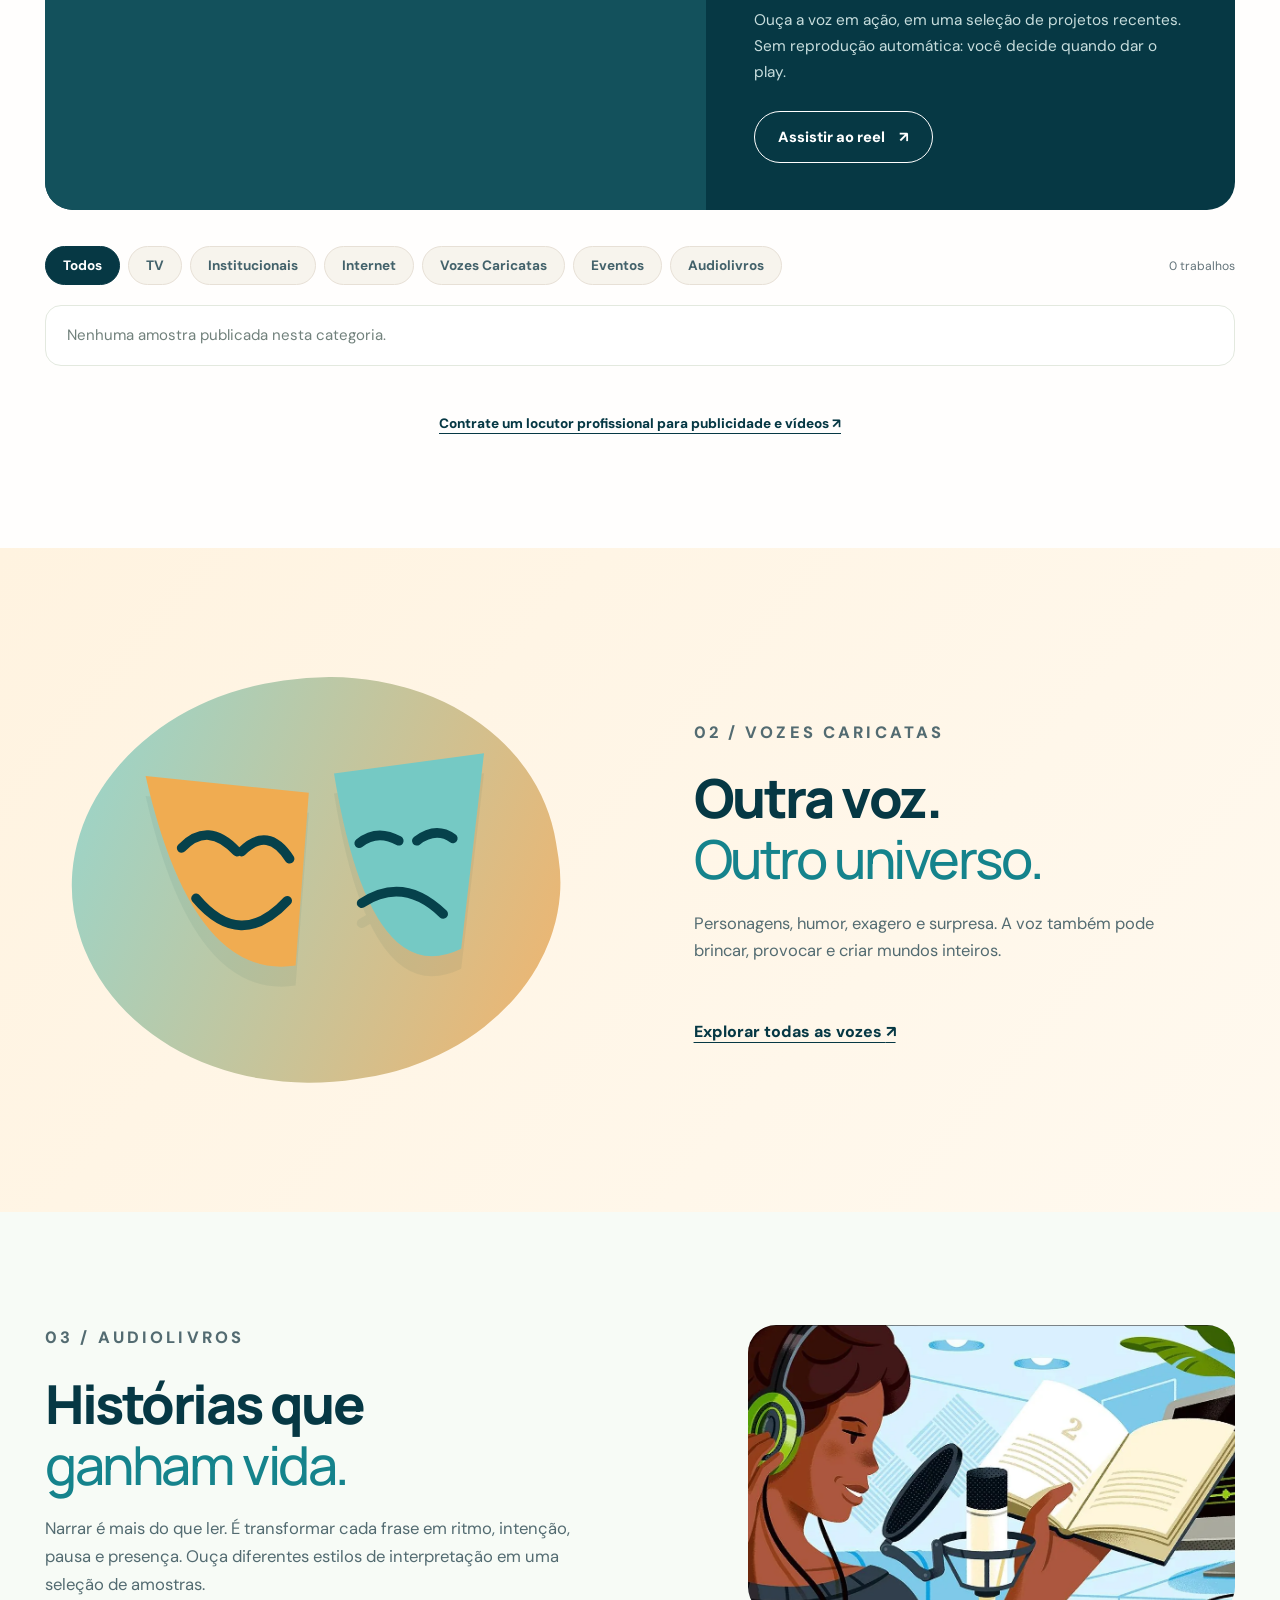
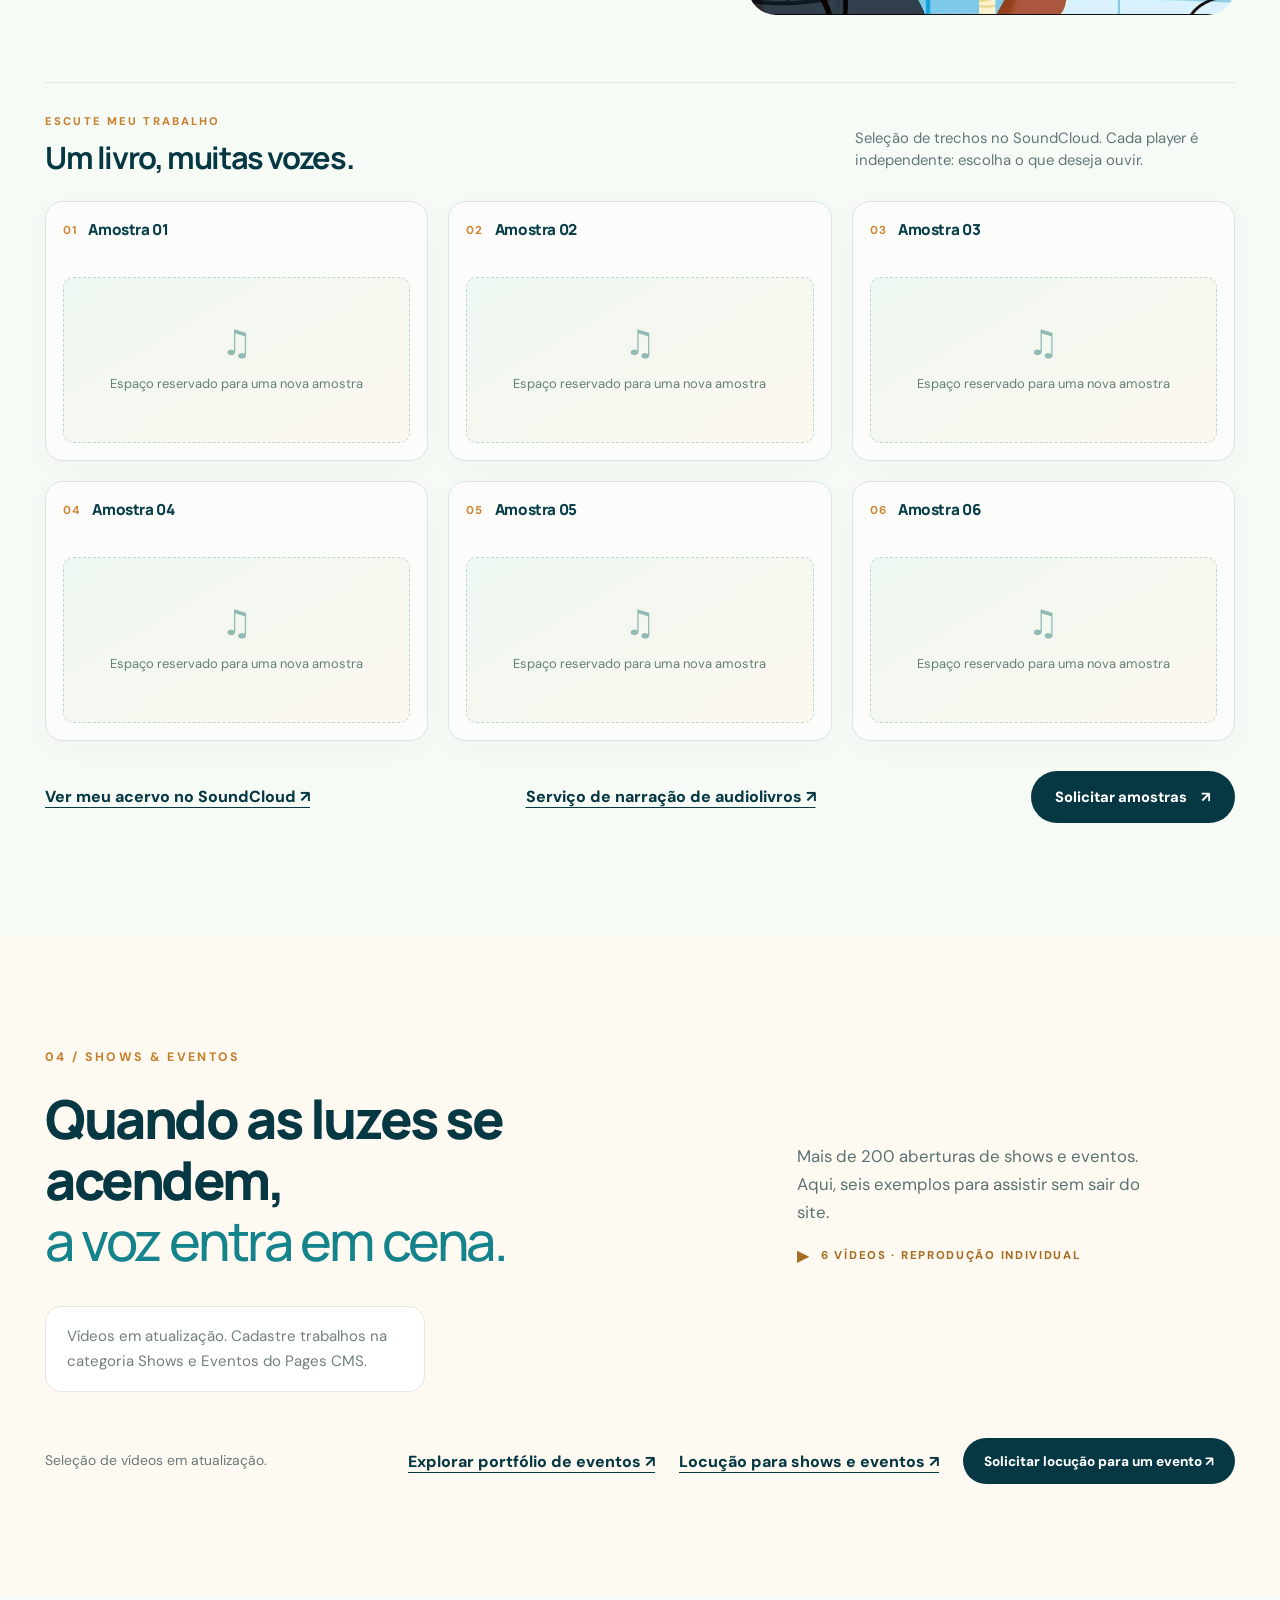
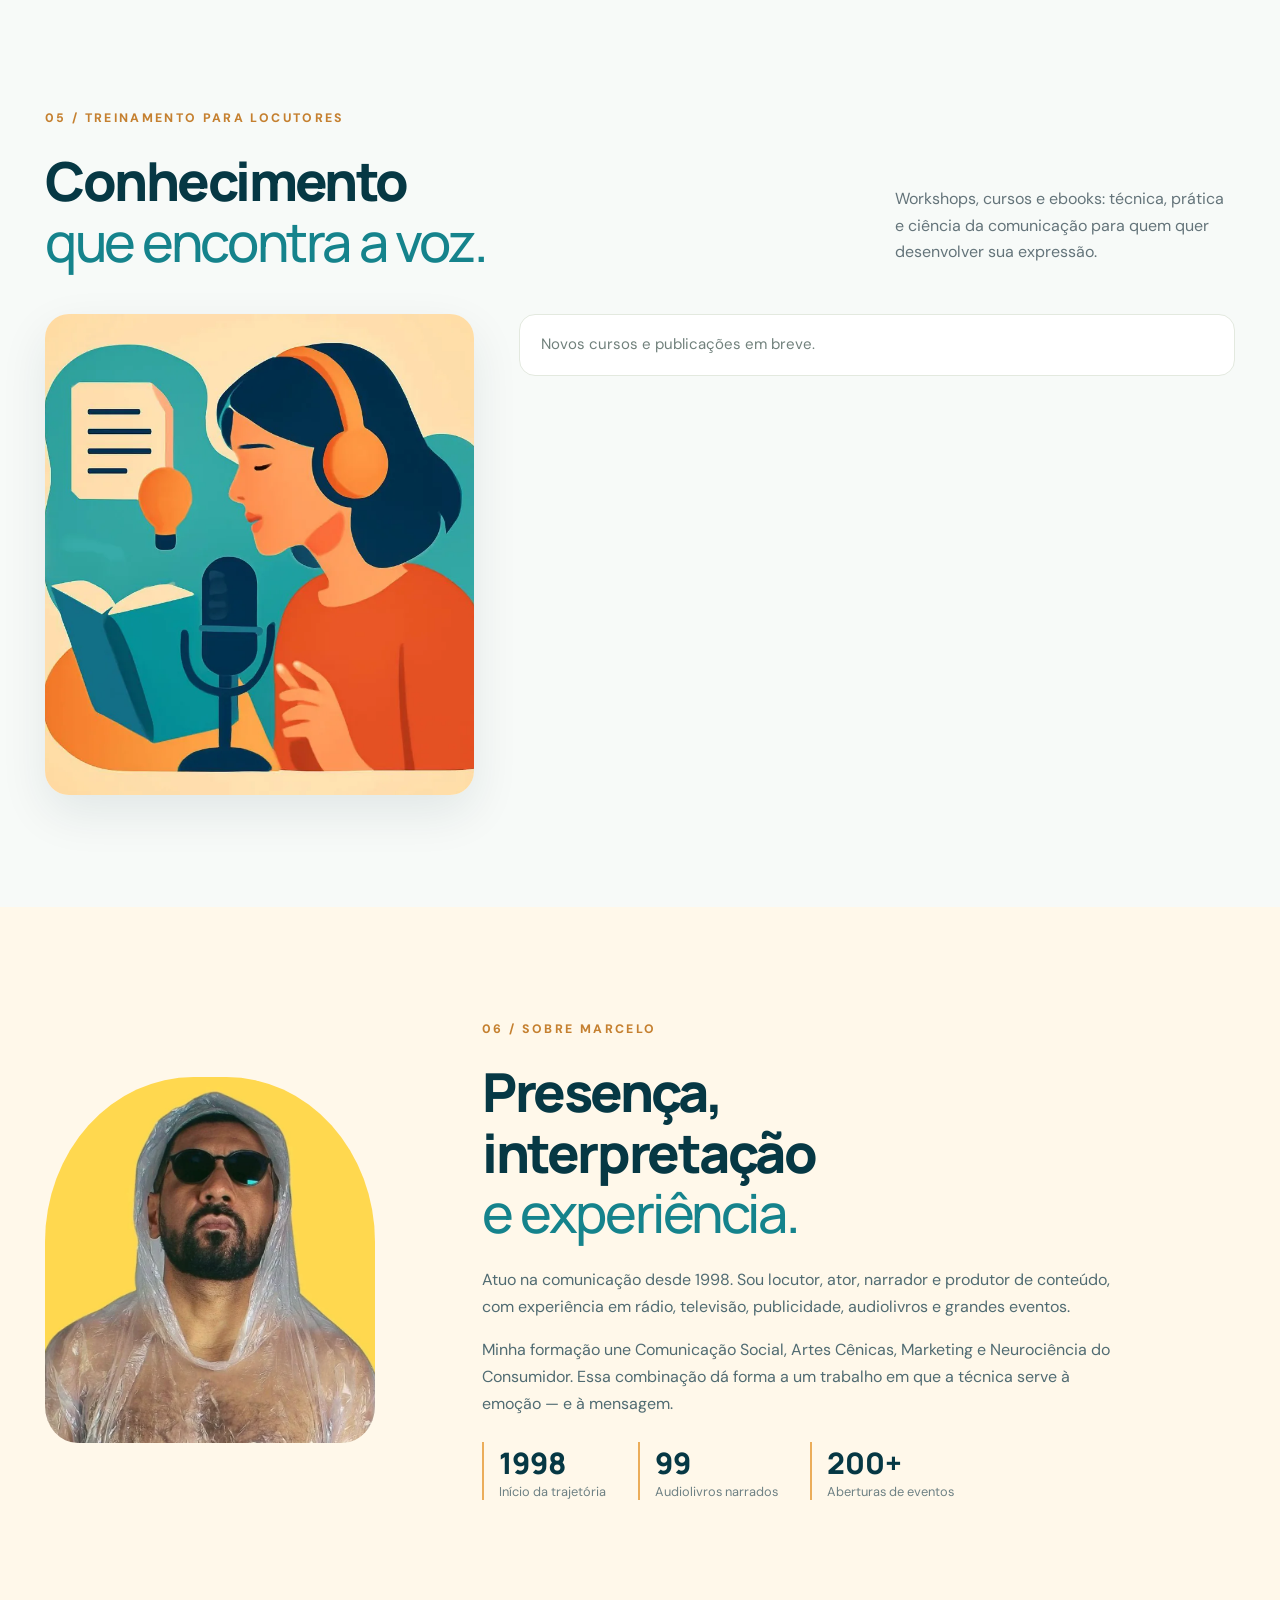
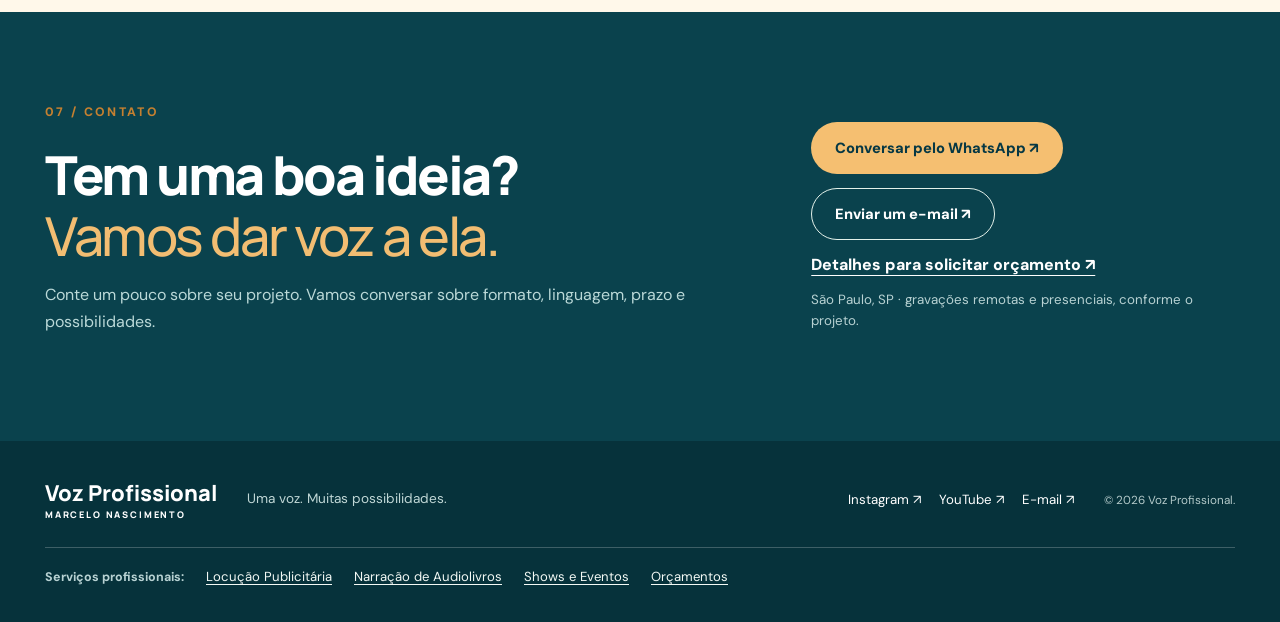
==== commit 036cc1f1: "SEO: clarify homepage positioning and strengthen service link and quote CTA" ====
--- a/site/index.html
+++ b/site/index.html
@@ -10,11 +10,11 @@
   gtag('config', 'AW-448097361');
 </script>
 <meta charset="utf-8"><meta name="viewport" content="width=device-width, initial-scale=1">
-<title>Locutor Publicitário e Narrador | Marcelo Nascimento — Voz Profissional</title>
+<title>Marcelo Nascimento | Voz Profissional — Locução e Narração</title>
 <meta name="description" content="Contrate Marcelo Nascimento, locutor profissional desde 1998 para rádio, TV, publicidade, vídeos institucionais e audiolivros. Ouça o portfólio e peça orçamento.">
 <meta name="theme-color" content="#fff8ec">
 <!-- SITE_ROBOTS_MODE -->
-<meta property="og:title" content="Marcelo Nascimento — Voz Profissional">
+<meta property="og:title" content="Marcelo Nascimento | Locução e Narração Profissional">
 <meta property="og:description" content="A voz certa para dar vida à sua mensagem. Conheça o portfólio e os treinamentos.">
 <meta property="og:type" content="website"><meta property="og:url" content="https://vozprofissional.com/">
 <meta property="og:image" content="https://vozprofissional.com/assets/marcelo-ilustrado.webp">
@@ -37,7 +37,7 @@
 <main id="inicio">
  <section class="hero wrap" aria-labelledby="hero-title">
   <div class="hero-art"><img src="assets/marcelo-ilustrado.webp" alt="Retrato ilustrado de Marcelo Nascimento com óculos escuros, fones de ouvido e microfone de estúdio" fetchpriority="high"><span class="hero-art-tag"><span class="dot-live"></span> VOZ, HISTÓRIAS &amp; IDEIAS</span></div>
-  <div class="hero-text"><p class="eyebrow">LOCUTOR · ATOR · NARRADOR · TREINADOR</p><h1 id="hero-title">Marcelo<br>Nascimento<span>.</span></h1><div class="hero-line"></div><p class="hero-claim">A voz certa para dar vida à sua mensagem.</p><p class="hero-desc">Da sutileza de uma história à energia de um grande evento. Técnica, interpretação e personalidade para sua ideia ser ouvida.</p><div class="hero-actions"><a class="button primary" href="#portfolio"><span class="play-mini">▶</span> Ouvir portfólio</a><a class="button secondary" href="#contato">Fale comigo <span aria-hidden="true">↗</span></a></div><a class="hero-event-shortcut" href="#eventos"><span aria-hidden="true">▶</span> Assistir às aberturas de shows e eventos <span aria-hidden="true">↗</span></a></div>
+  <div class="hero-text"><p class="eyebrow">LOCUTOR · ATOR · NARRADOR · TREINADOR</p><h1 id="hero-title">Marcelo<br>Nascimento<span>.</span></h1><div class="hero-line"></div><p class="hero-claim">A voz certa para dar vida à sua mensagem.</p><p class="hero-desc">Locutor profissional desde 1998, com atuação em publicidade, rádio, TV, vídeos institucionais, audiolivros e grandes eventos. Técnica, interpretação e personalidade para sua ideia ser ouvida.</p><div class="hero-actions"><a class="button primary" href="#portfolio"><span class="play-mini">▶</span> Ouvir portfólio</a><a class="button secondary" href="#contato">Solicitar orçamento <span aria-hidden="true">↗</span></a></div><a class="hero-event-shortcut" href="#eventos"><span aria-hidden="true">▶</span> Assistir às aberturas de shows e eventos <span aria-hidden="true">↗</span></a></div>
  </section>
  <section class="services wrap" aria-label="Áreas de atuação">
   <a class="service" href="#portfolio"><span class="service-art gold"><svg viewBox="0 0 120 105" aria-hidden="true"><rect x="45" y="16" width="30" height="55" rx="15" fill="#083f49"/><path d="M36 48c0 30 48 30 48 0M60 78v15M43 93h34" fill="none" stroke="#083f49" stroke-width="5" stroke-linecap="round"/><path d="M54 25h12M54 34h12M54 43h12" stroke="#fbc972" stroke-width="3" stroke-linecap="round"/></svg></span><strong>Portfólio</strong><small>Publicidade, TV,<br>rádio e internet</small></a>
@@ -49,7 +49,7 @@
  <section id="portfolio" class="section portfolio-section"><div class="wrap"><div class="section-head"><div><p class="eyebrow">01 / TRABALHOS SELECIONADOS</p><h2>Uma voz. <em>Muitas histórias.</em></h2></div><p>Um recorte do meu trabalho para marcas, emissoras e projetos de diferentes formatos.</p></div>
  <div class="reel-block"><div class="reel-cover" id="reel-feature"></div><div class="reel-info"><span class="section-tag">DESTAQUE · 2026</span><h3>O trabalho<br>fala por si.</h3><p>Ouça a voz em ação, em uma seleção de projetos recentes. Sem reprodução automática: você decide quando dar o play.</p><button id="reel-launch" class="button outline-light" type="button">Assistir ao reel <span aria-hidden="true">↗</span></button></div></div>
  <div class="portfolio-control"><div class="filter-list" role="group" aria-label="Filtrar trabalhos"><button class="filter active" type="button" data-filter="all" aria-pressed="true">Todos</button><button class="filter" type="button" data-filter="tv">TV</button><button class="filter" type="button" data-filter="institucional">Institucionais</button><button class="filter" type="button" data-filter="internet">Internet</button><button class="filter" type="button" data-filter="caricata">Vozes Caricatas</button><button class="filter" type="button" data-filter="eventos">Eventos</button><button class="filter" type="button" data-filter="audiolivros">Audiolivros</button></div><span id="portfolio-count" aria-live="polite"></span></div>
- <div class="media-grid" id="media-grid"></div><div class="center-action"><button id="show-more" class="button tertiary" type="button">Ver mais trabalhos ↓</button><p class="service-detail-link"><a class="text-link" href="/locucao.html">Conheça o serviço de locução publicitária ↗</a></p></div></div></section>
+ <div class="media-grid" id="media-grid"></div><div class="center-action"><button id="show-more" class="button tertiary" type="button">Ver mais trabalhos ↓</button><p class="service-detail-link"><a class="text-link" href="/locucao.html">Contrate um locutor profissional para publicidade e vídeos ↗</a></p></div></div></section>
  <section class="section caricatas-section" id="caricatas"><div class="wrap split"><div class="simple-illustration" aria-hidden="true"><div class="illustration-back"></div><div class="theatre-masks"><svg viewBox="0 0 350 260"><path d="M33 45l136 14-11 144q-86 13-125-158" fill="#f0ac51"/><path d="M190 43l125-17-19 163q-76 37-106-146" fill="#75c9c4"/><path d="M63 105q22-23 46 3M113 108q22-22 40 6M75 147q37 44 76 2" fill="none" stroke="#06414b" stroke-width="8" stroke-linecap="round"/><path d="M211 101q15-12 33-2M259 99q16-12 30-2M213 151q35-23 68 9" fill="none" stroke="#06414b" stroke-width="8" stroke-linecap="round"/></svg></div></div><div class="split-copy"><p class="eyebrow">02 / VOZES CARICATAS</p><h2>Outra voz.<br><em>Outro universo.</em></h2><p>Personagens, humor, exagero e surpresa. A voz também pode brincar, provocar e criar mundos inteiros.</p><div class="character-list" id="character-list"></div><a class="text-link" href="#portfolio" data-filter-link="caricata">Explorar todas as vozes <span>↗</span></a></div></div></section>
  <section class="section audiobook-section" id="audiolivros">
    <div class="wrap">
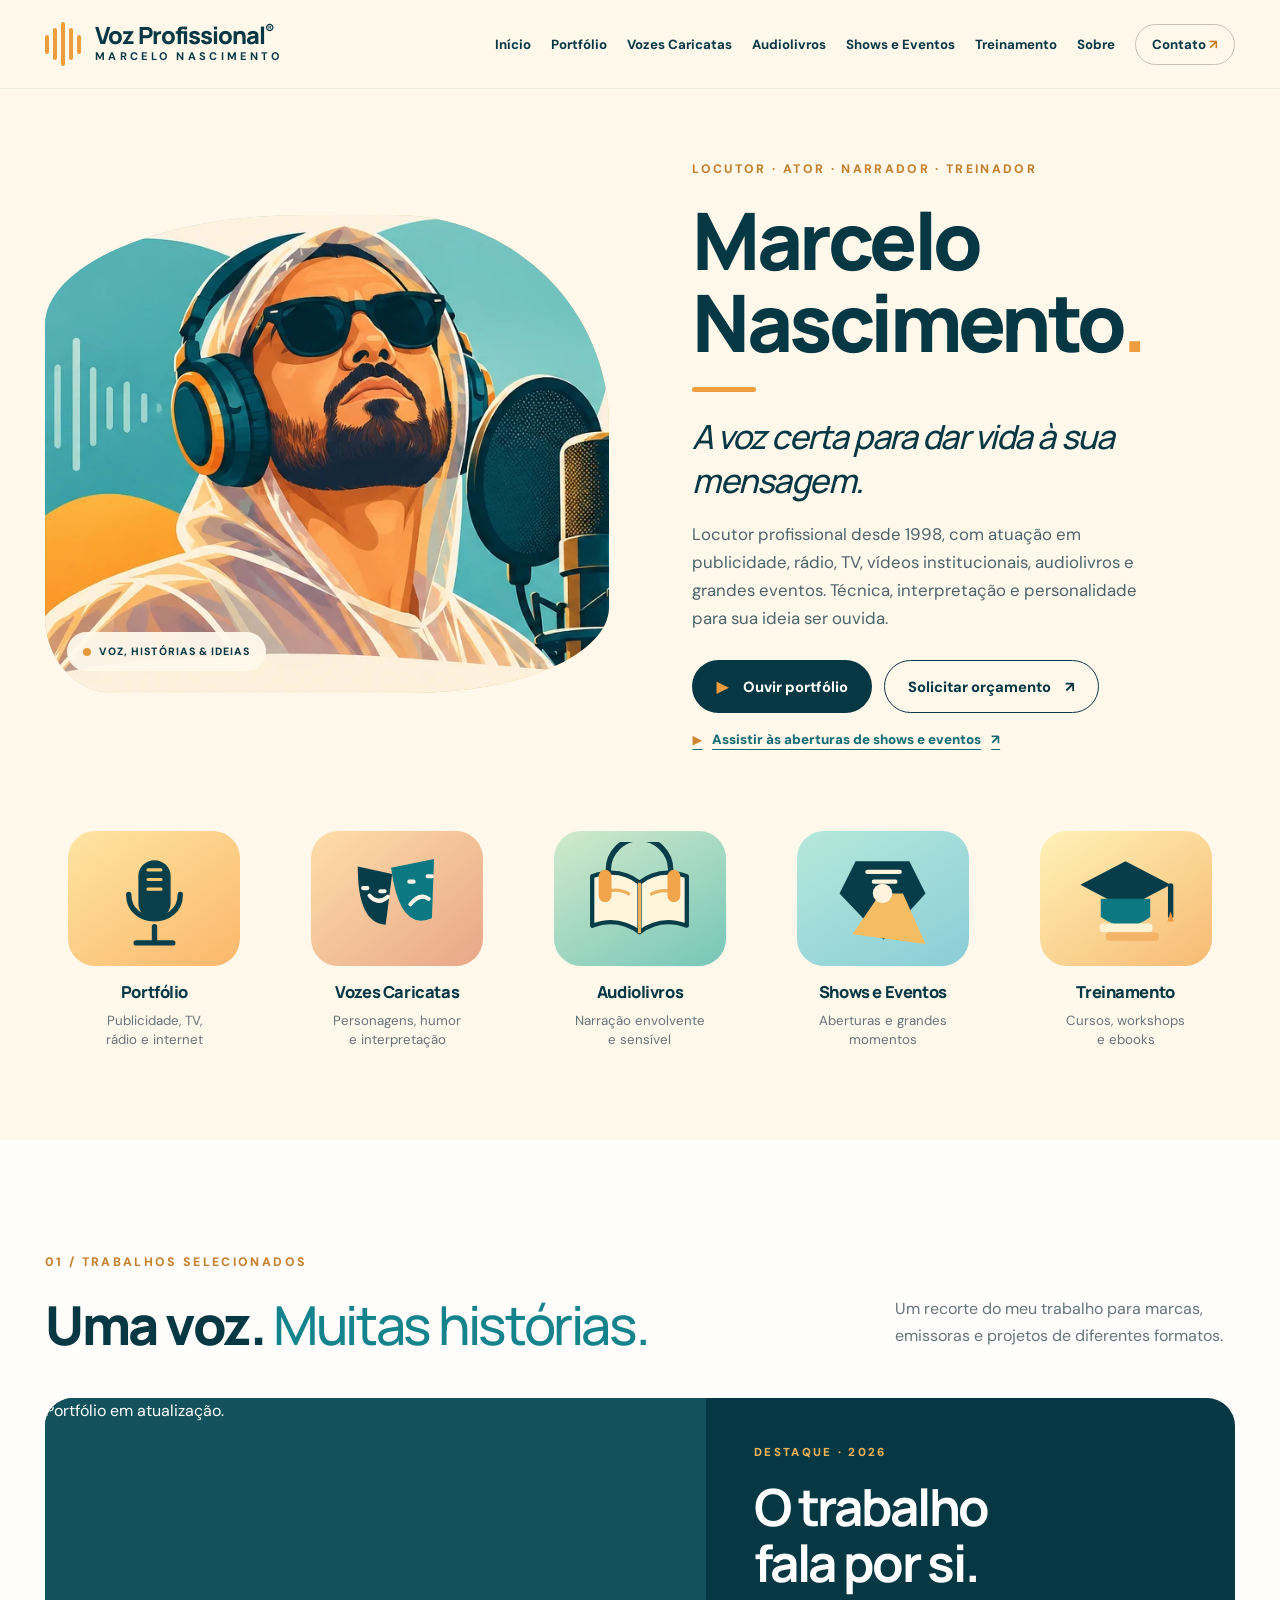
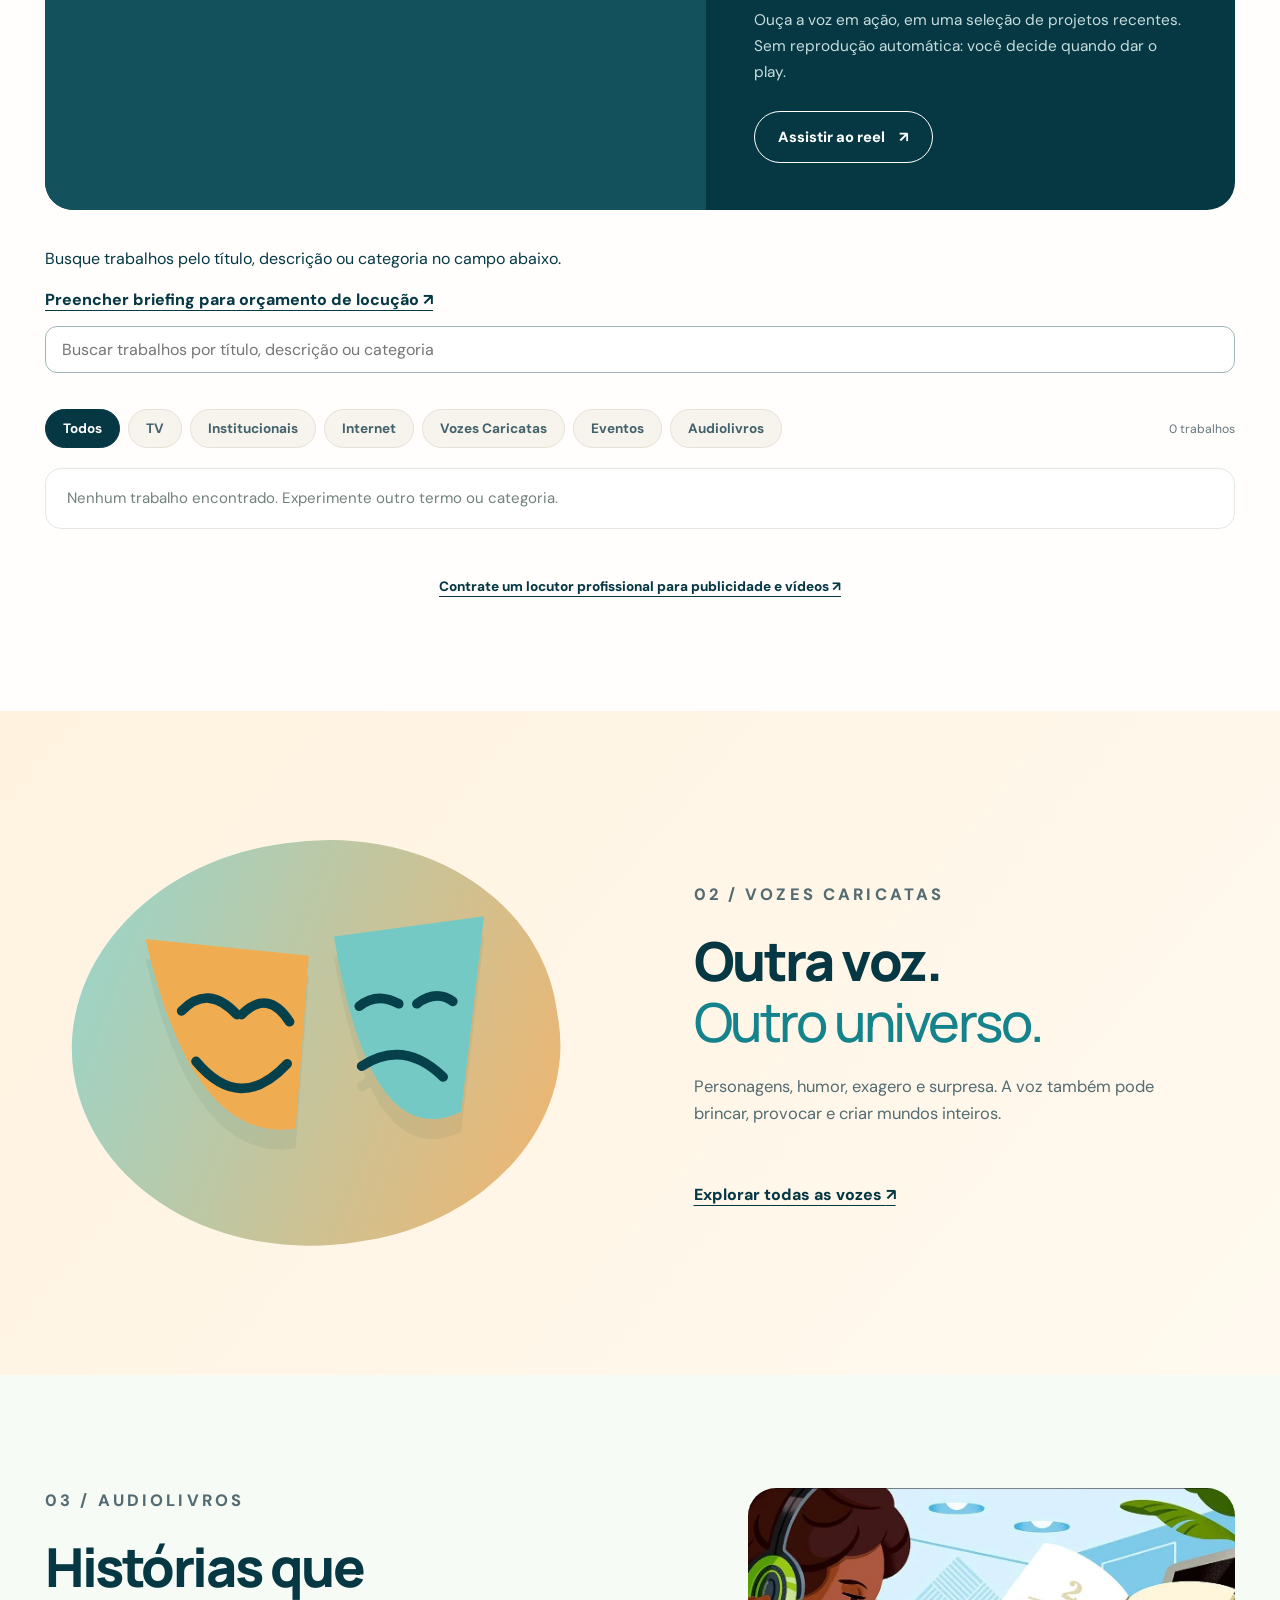
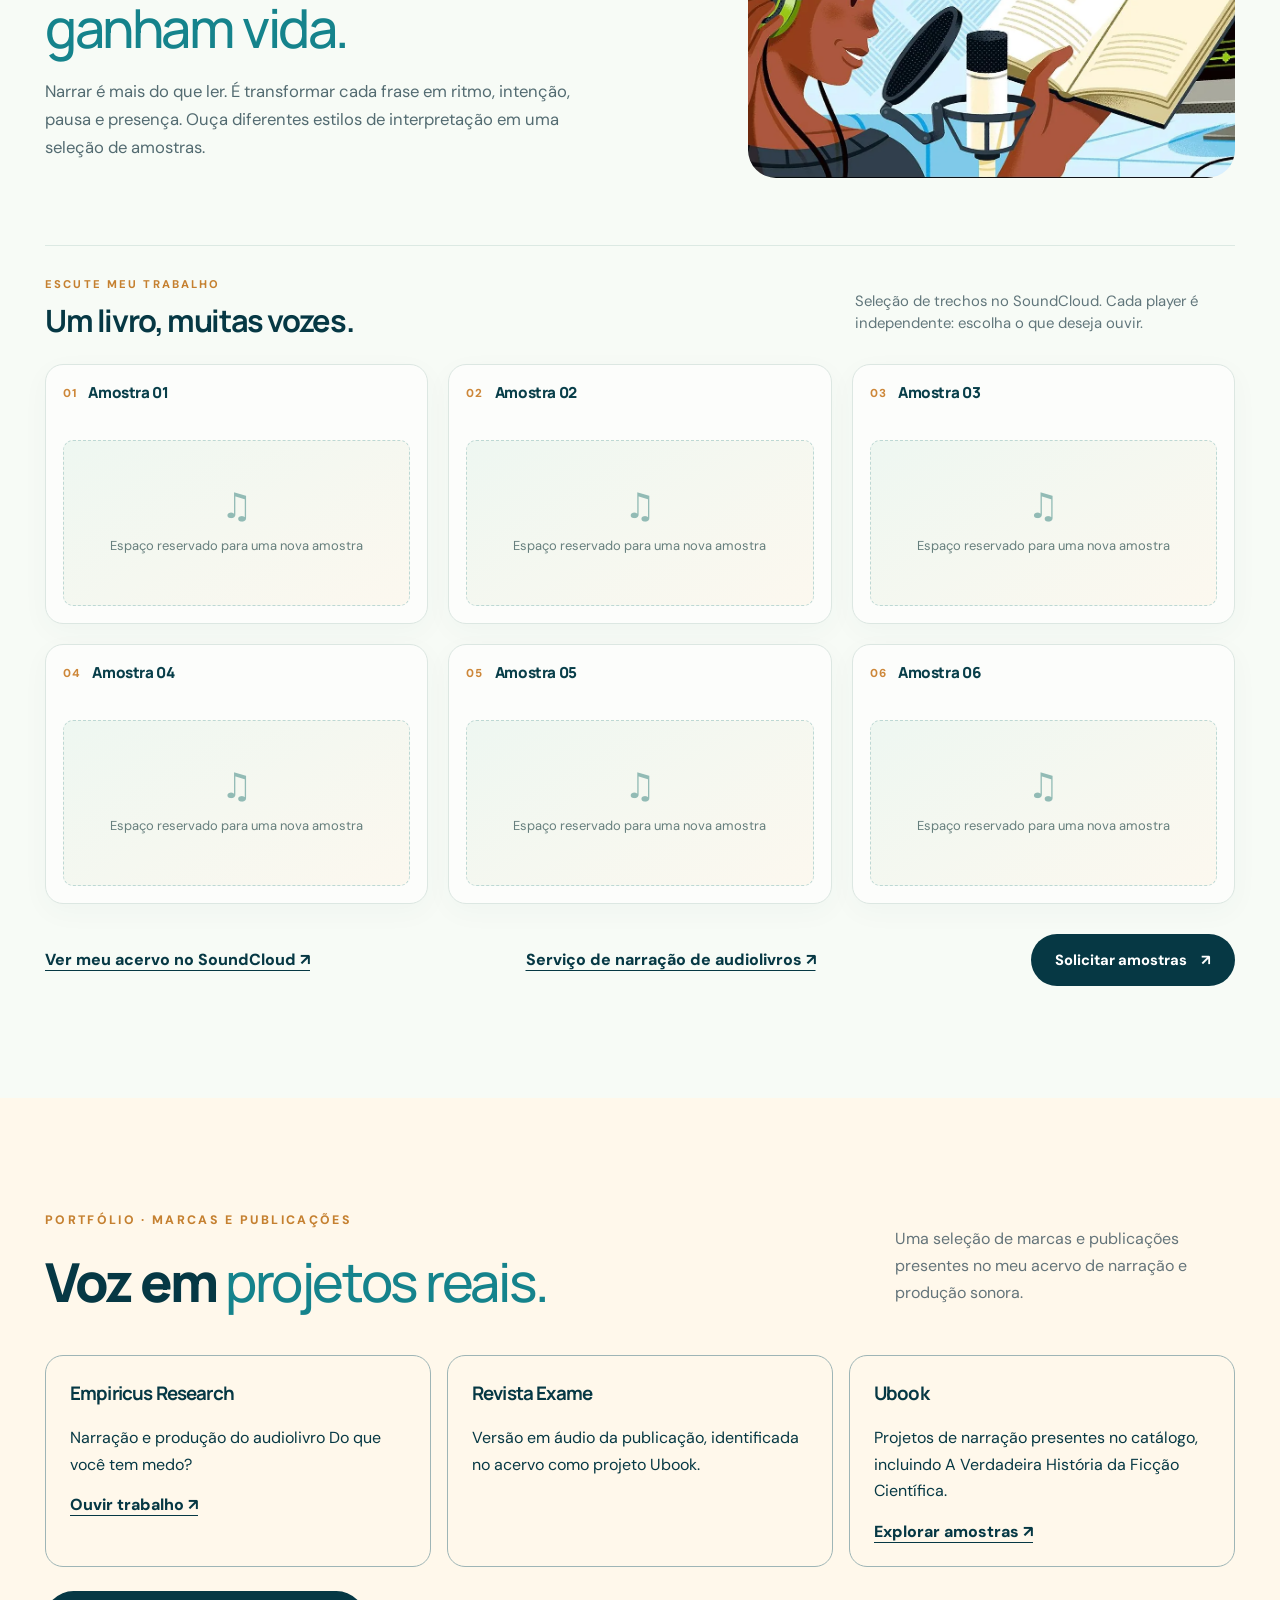
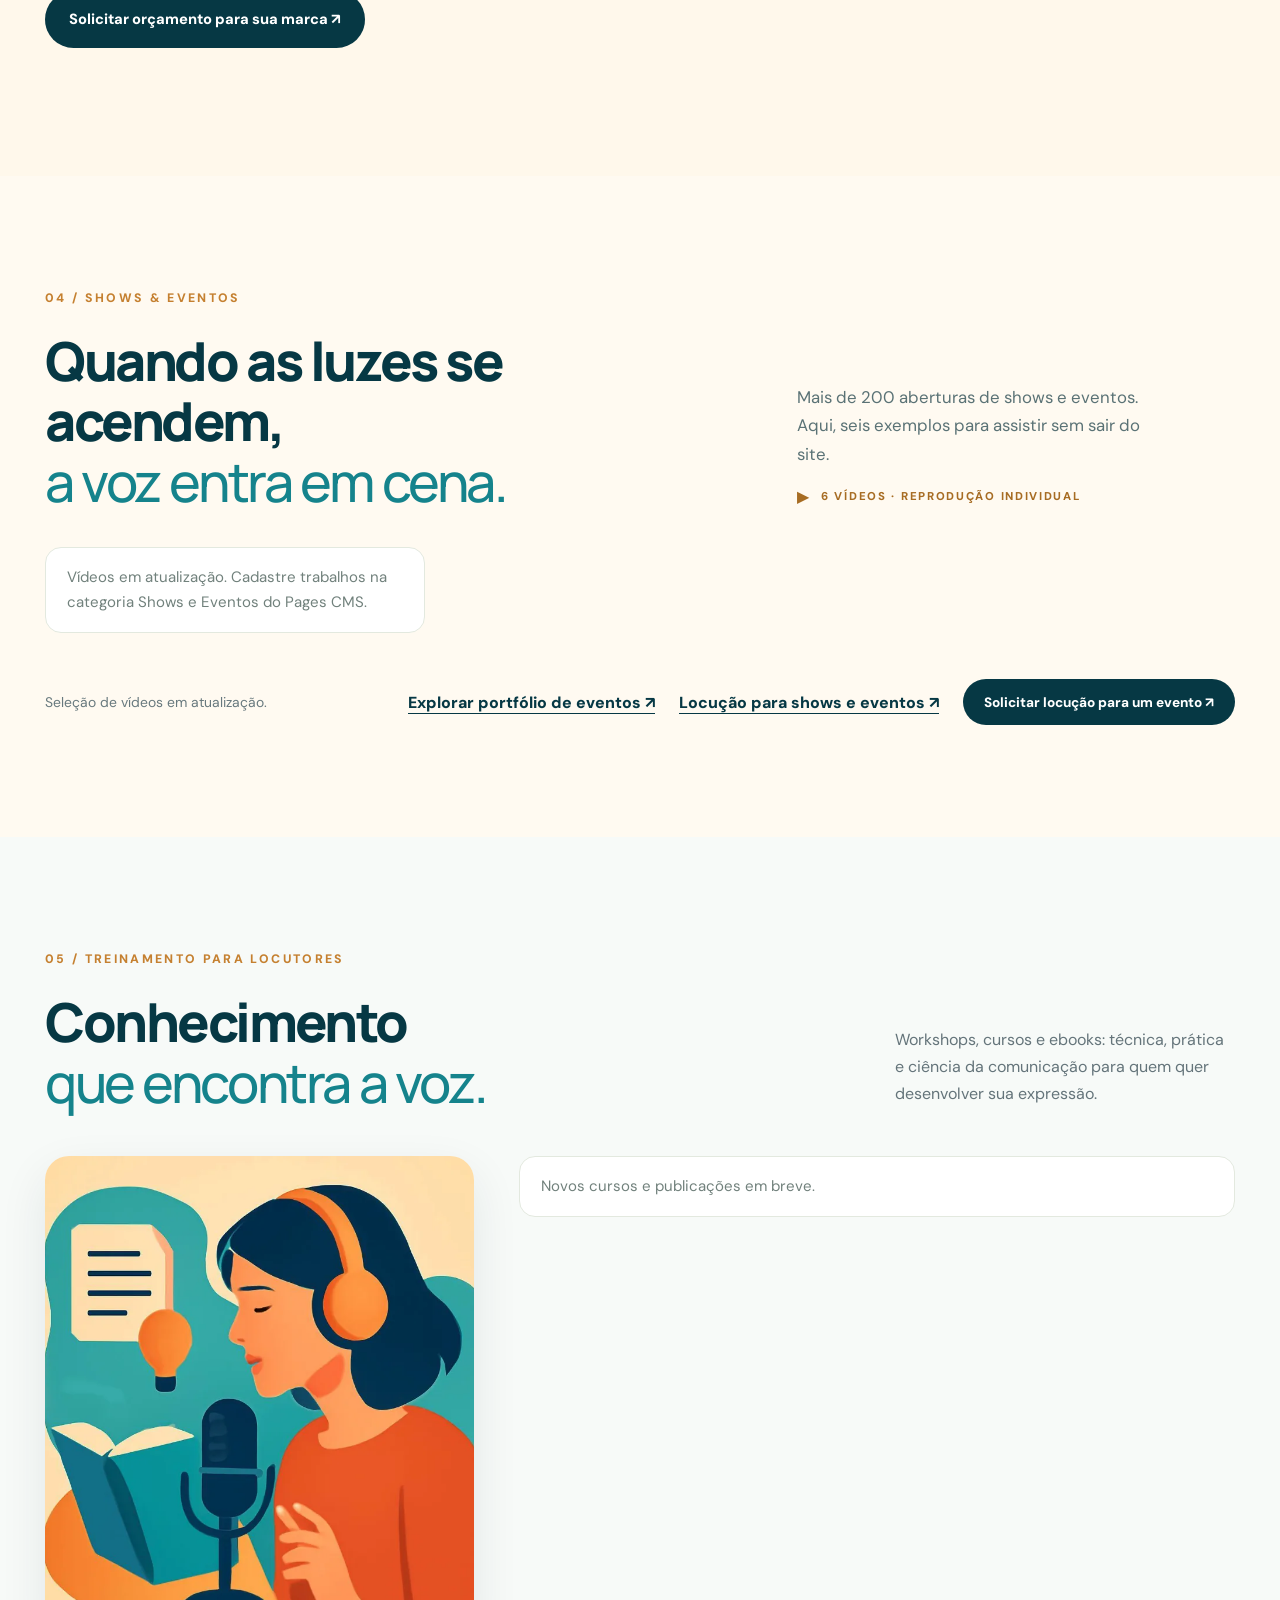
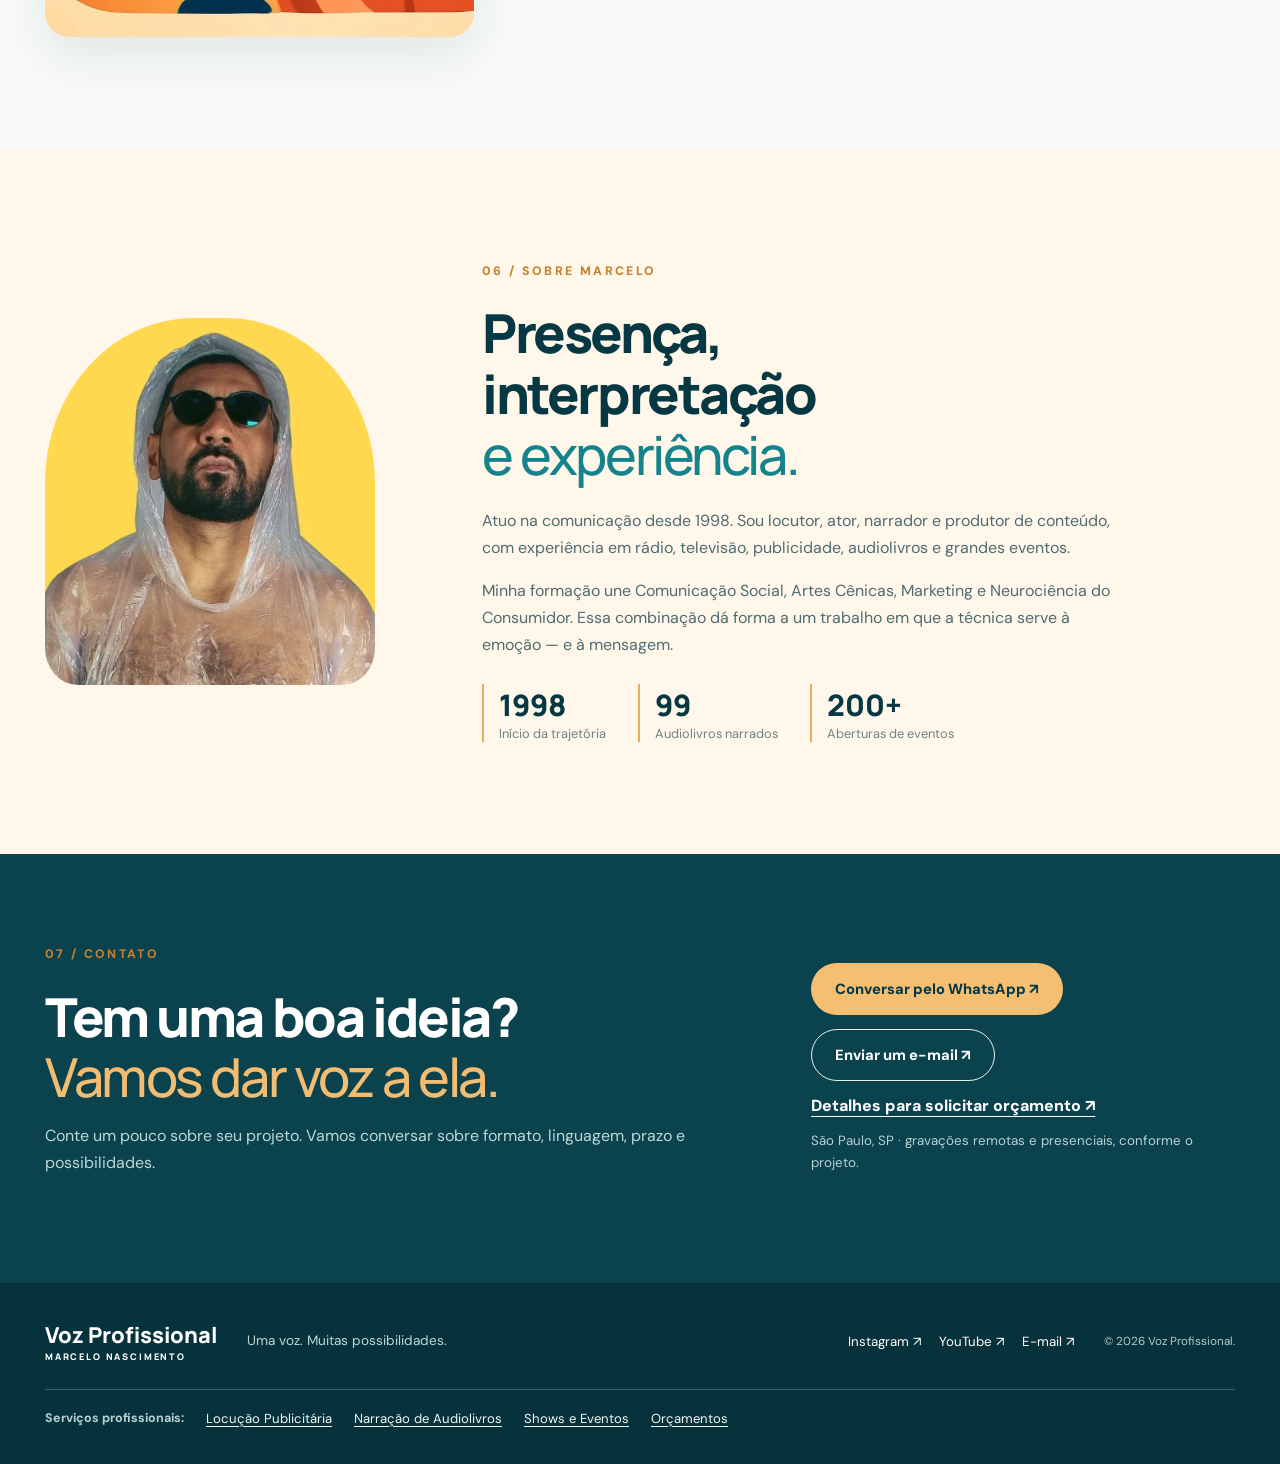
==== commit 237a918c: "Portfolio: add verified brand and publication showcase and direct briefing link" ====
--- a/site/index.html
+++ b/site/index.html
@@ -48,7 +48,7 @@
  </section>
  <section id="portfolio" class="section portfolio-section"><div class="wrap"><div class="section-head"><div><p class="eyebrow">01 / TRABALHOS SELECIONADOS</p><h2>Uma voz. <em>Muitas histórias.</em></h2></div><p>Um recorte do meu trabalho para marcas, emissoras e projetos de diferentes formatos.</p></div>
  <div class="reel-block"><div class="reel-cover" id="reel-feature"></div><div class="reel-info"><span class="section-tag">DESTAQUE · 2026</span><h3>O trabalho<br>fala por si.</h3><p>Ouça a voz em ação, em uma seleção de projetos recentes. Sem reprodução automática: você decide quando dar o play.</p><button id="reel-launch" class="button outline-light" type="button">Assistir ao reel <span aria-hidden="true">↗</span></button></div></div>
- <div class="portfolio-control"><div class="filter-list" role="group" aria-label="Filtrar trabalhos"><button class="filter active" type="button" data-filter="all" aria-pressed="true">Todos</button><button class="filter" type="button" data-filter="tv">TV</button><button class="filter" type="button" data-filter="institucional">Institucionais</button><button class="filter" type="button" data-filter="internet">Internet</button><button class="filter" type="button" data-filter="caricata">Vozes Caricatas</button><button class="filter" type="button" data-filter="eventos">Eventos</button><button class="filter" type="button" data-filter="audiolivros">Audiolivros</button></div><span id="portfolio-count" aria-live="polite"></span></div>
+ <div style="margin:24px 0 16px"><p>Busque trabalhos pelo título, descrição ou categoria no campo abaixo.</p><a class="text-link" href="/locucao.html#agencias">Preencher briefing para orçamento de locução ↗</a></div><div class="portfolio-control"><div class="filter-list" role="group" aria-label="Filtrar trabalhos"><button class="filter active" type="button" data-filter="all" aria-pressed="true">Todos</button><button class="filter" type="button" data-filter="tv">TV</button><button class="filter" type="button" data-filter="institucional">Institucionais</button><button class="filter" type="button" data-filter="internet">Internet</button><button class="filter" type="button" data-filter="caricata">Vozes Caricatas</button><button class="filter" type="button" data-filter="eventos">Eventos</button><button class="filter" type="button" data-filter="audiolivros">Audiolivros</button></div><span id="portfolio-count" aria-live="polite"></span></div>
  <div class="media-grid" id="media-grid"></div><div class="center-action"><button id="show-more" class="button tertiary" type="button">Ver mais trabalhos ↓</button><p class="service-detail-link"><a class="text-link" href="/locucao.html">Contrate um locutor profissional para publicidade e vídeos ↗</a></p></div></div></section>
  <section class="section caricatas-section" id="caricatas"><div class="wrap split"><div class="simple-illustration" aria-hidden="true"><div class="illustration-back"></div><div class="theatre-masks"><svg viewBox="0 0 350 260"><path d="M33 45l136 14-11 144q-86 13-125-158" fill="#f0ac51"/><path d="M190 43l125-17-19 163q-76 37-106-146" fill="#75c9c4"/><path d="M63 105q22-23 46 3M113 108q22-22 40 6M75 147q37 44 76 2" fill="none" stroke="#06414b" stroke-width="8" stroke-linecap="round"/><path d="M211 101q15-12 33-2M259 99q16-12 30-2M213 151q35-23 68 9" fill="none" stroke="#06414b" stroke-width="8" stroke-linecap="round"/></svg></div></div><div class="split-copy"><p class="eyebrow">02 / VOZES CARICATAS</p><h2>Outra voz.<br><em>Outro universo.</em></h2><p>Personagens, humor, exagero e surpresa. A voz também pode brincar, provocar e criar mundos inteiros.</p><div class="character-list" id="character-list"></div><a class="text-link" href="#portfolio" data-filter-link="caricata">Explorar todas as vozes <span>↗</span></a></div></div></section>
  <section class="section audiobook-section" id="audiolivros">
@@ -73,7 +73,8 @@
      </div>
    </div>
  </section>
- <section class="section events-section" id="eventos" aria-labelledby="eventos-titulo">
+ <section class="section" id="marcas" aria-labelledby="marcas-titulo"><div class="wrap"><div class="section-head"><div><p class="eyebrow">PORTFÓLIO · MARCAS E PUBLICAÇÕES</p><h2 id="marcas-titulo">Voz em <em>projetos reais.</em></h2></div><p>Uma seleção de marcas e publicações presentes no meu acervo de narração e produção sonora.</p></div><div style="display:grid;grid-template-columns:repeat(auto-fit,minmax(min(100%,230px),1fr));gap:16px"><article style="border:1px solid #9eb5b6;border-radius:18px;padding:24px"><h3>Empiricus Research</h3><p>Narração e produção do audiolivro Do que você tem medo?</p><a class="text-link" href="https://soundcloud.com/mdemarcelo/audiolivro-do-que-voce-tem-medo-empiricus-research" target="_blank" rel="noopener noreferrer">Ouvir trabalho ↗</a></article><article style="border:1px solid #9eb5b6;border-radius:18px;padding:24px"><h3>Revista Exame</h3><p>Versão em áudio da publicação, identificada no acervo como projeto Ubook.</p></article><article style="border:1px solid #9eb5b6;border-radius:18px;padding:24px"><h3>Ubook</h3><p>Projetos de narração presentes no catálogo, incluindo A Verdadeira História da Ficção Científica.</p><a class="text-link" href="#audiolivros">Explorar amostras ↗</a></article></div><p style="margin-top:24px"><a class="button dark" href="/locucao.html#agencias">Solicitar orçamento para sua marca ↗</a></p></div></section>
+<section class="section events-section" id="eventos" aria-labelledby="eventos-titulo">
   <div class="wrap">
     <div class="event-intro">
       <div><p class="eyebrow">04 / SHOWS &amp; EVENTOS</p><h2 id="eventos-titulo">Quando as luzes se acendem,<br><em>a voz entra em cena.</em></h2></div>
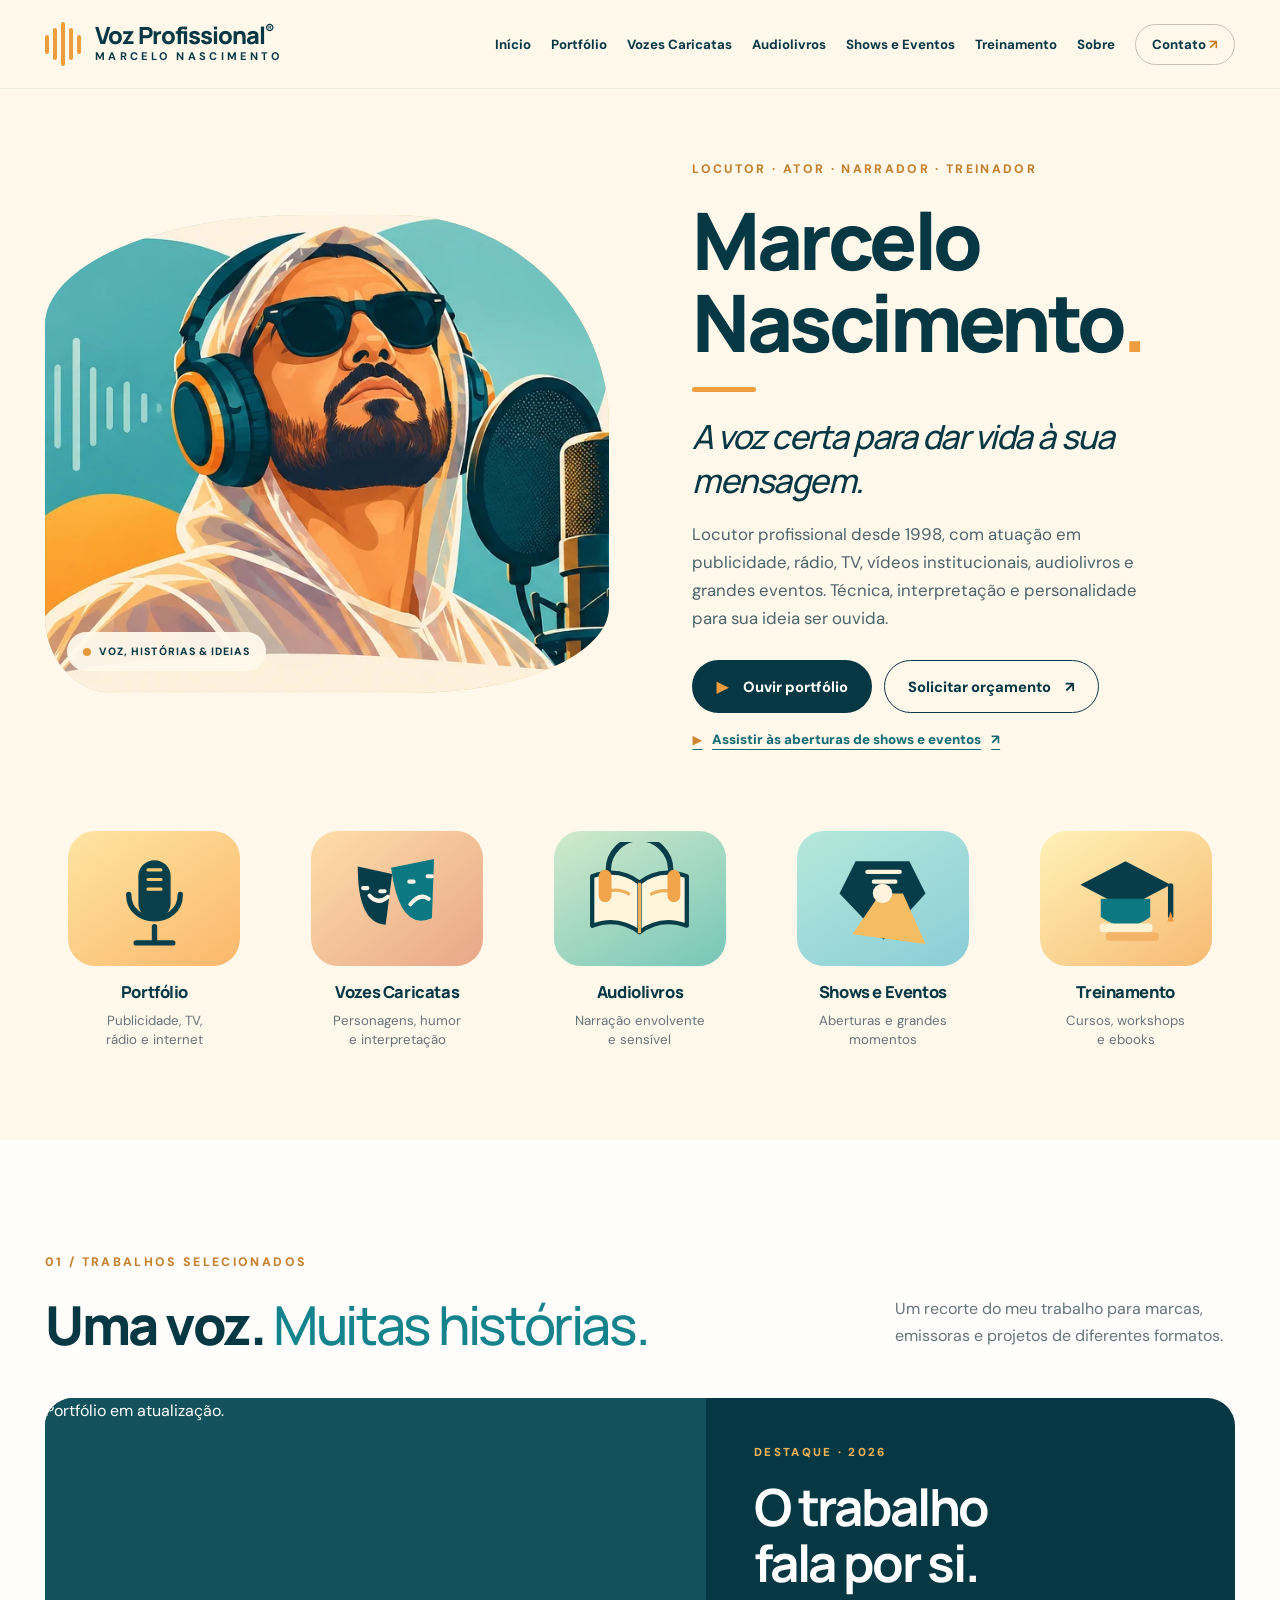
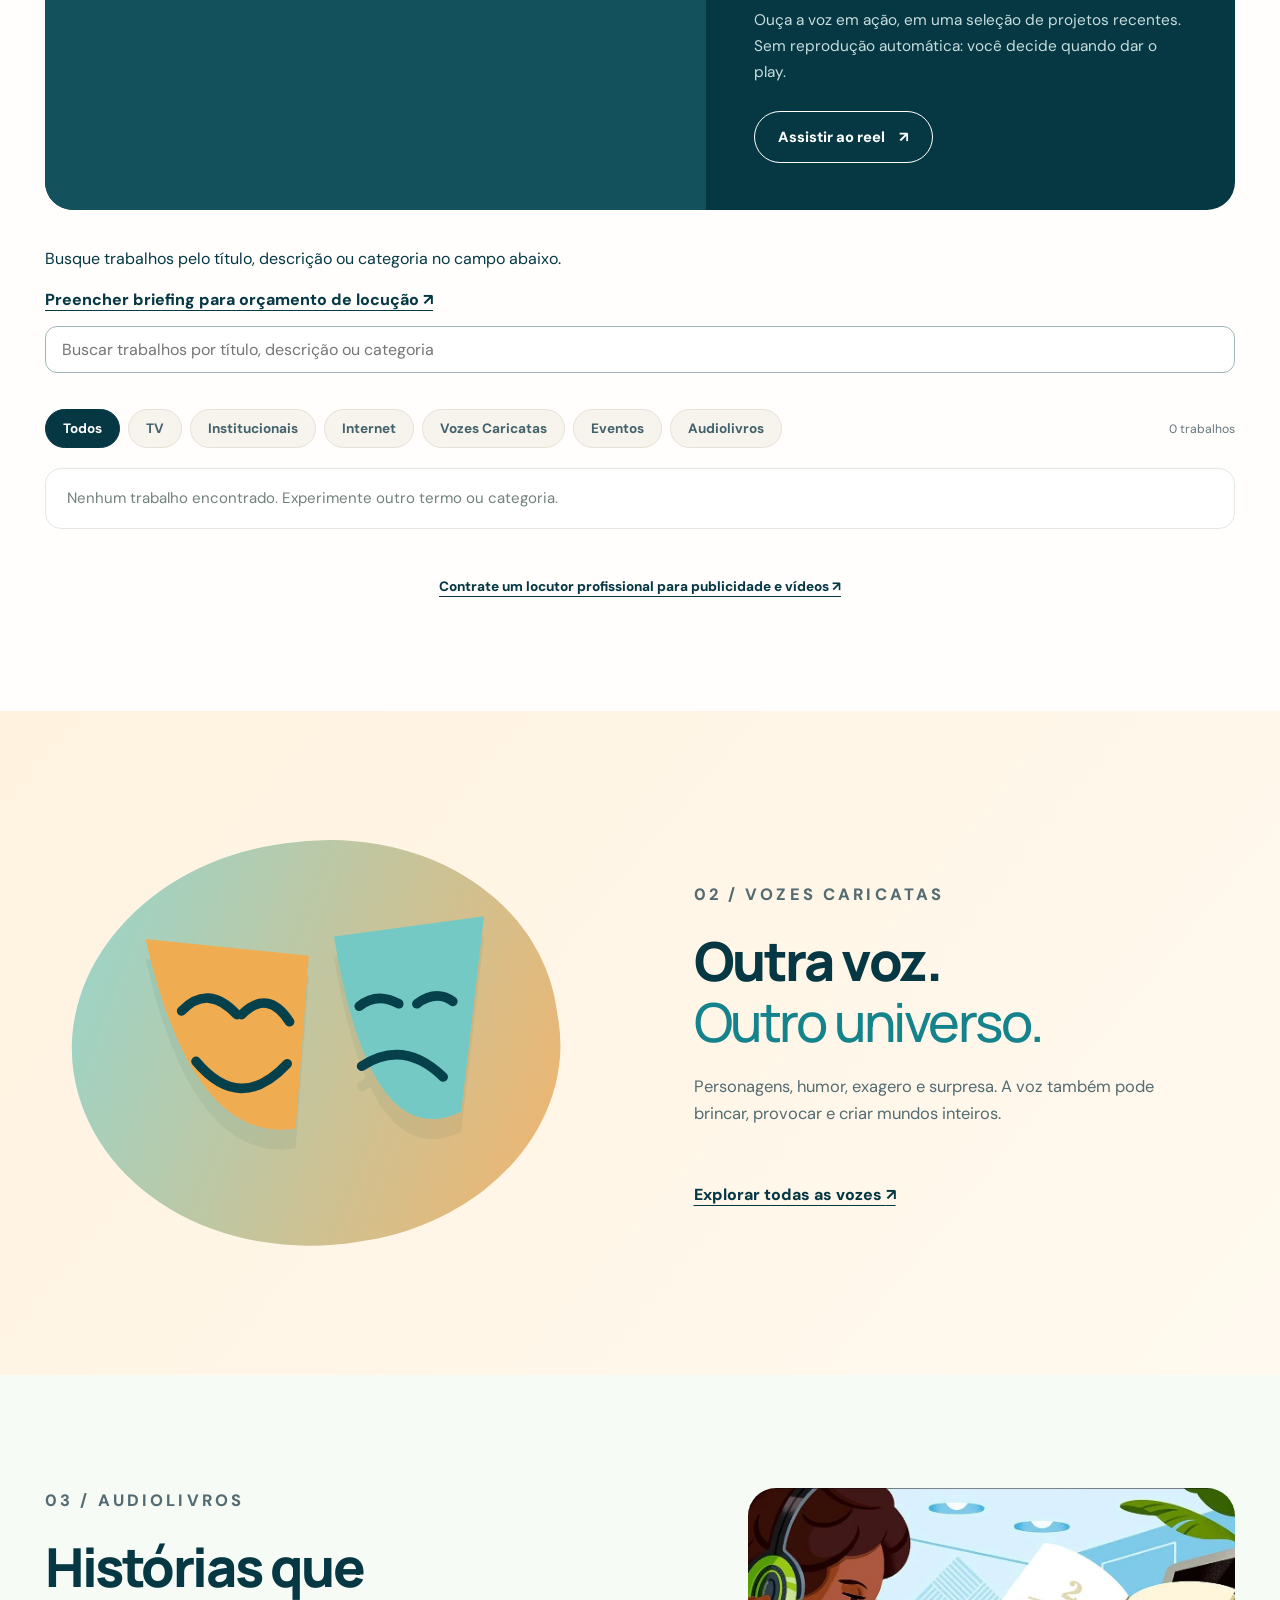
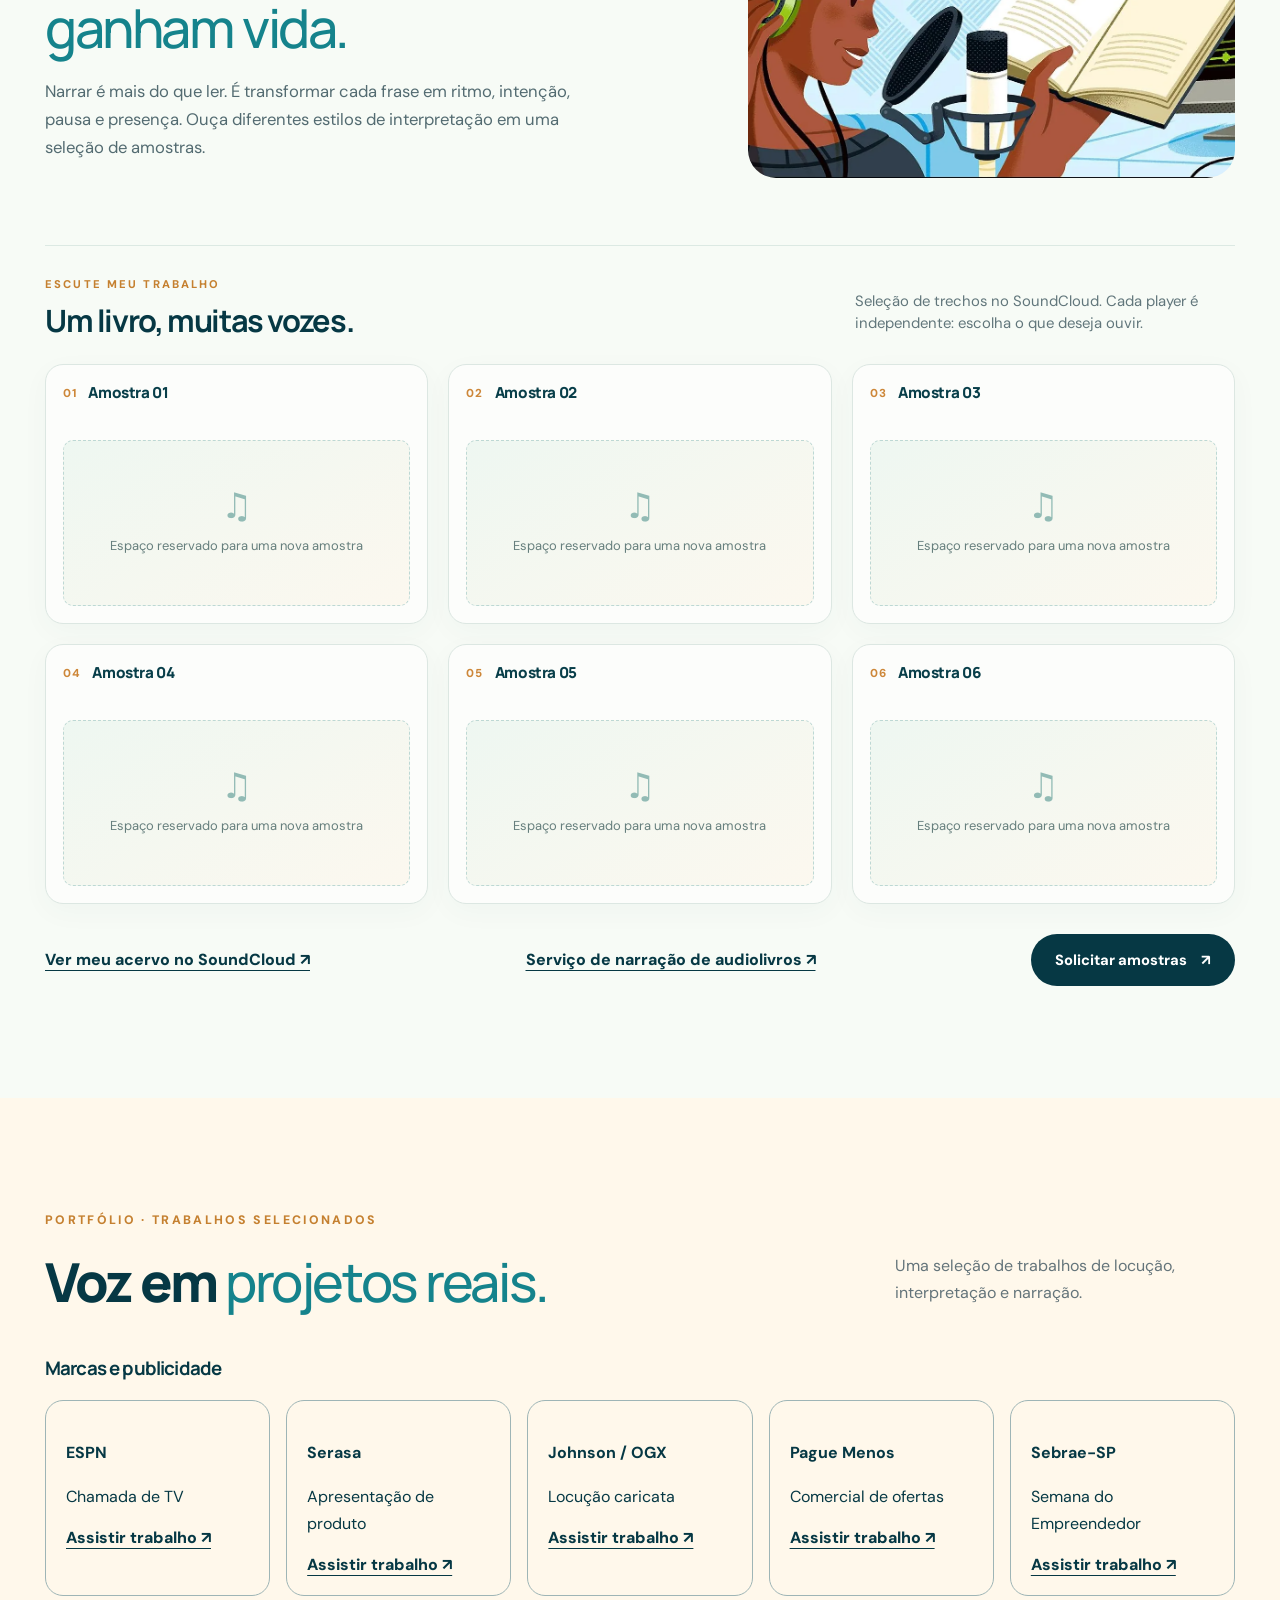
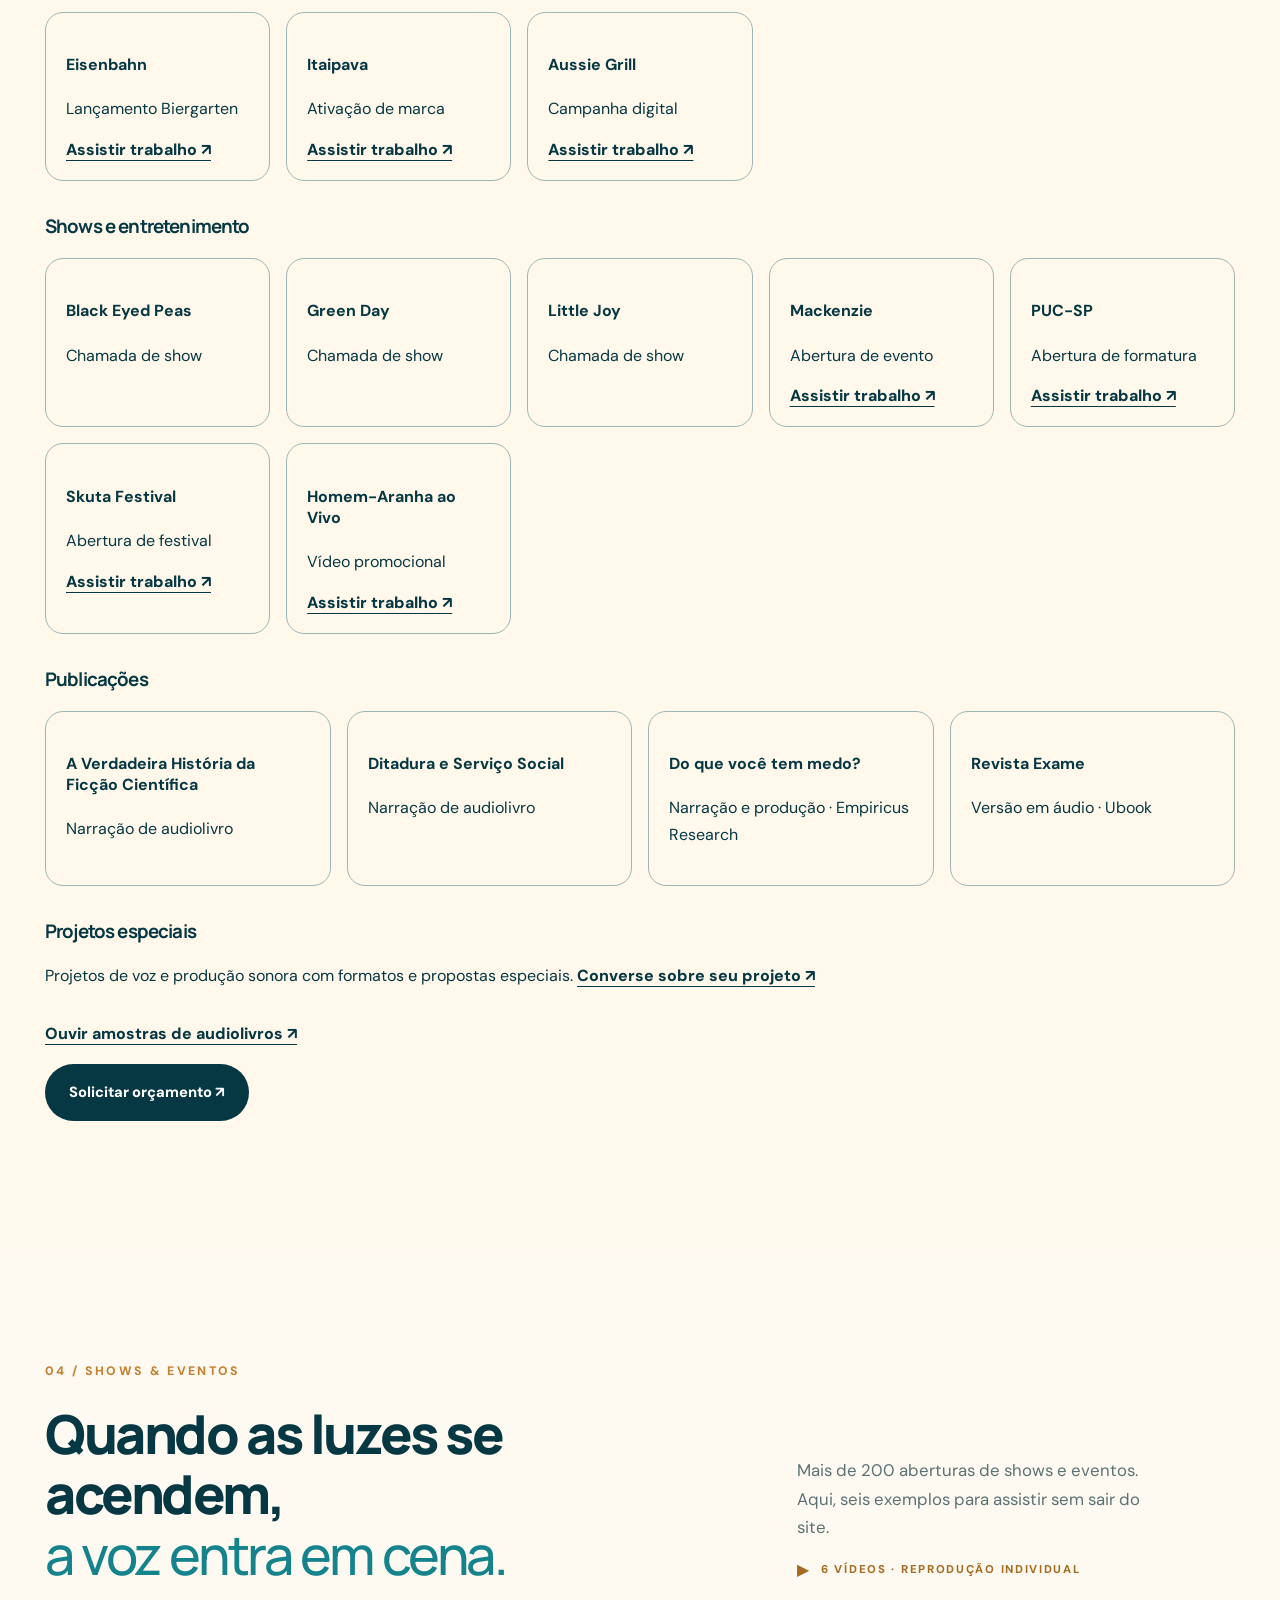
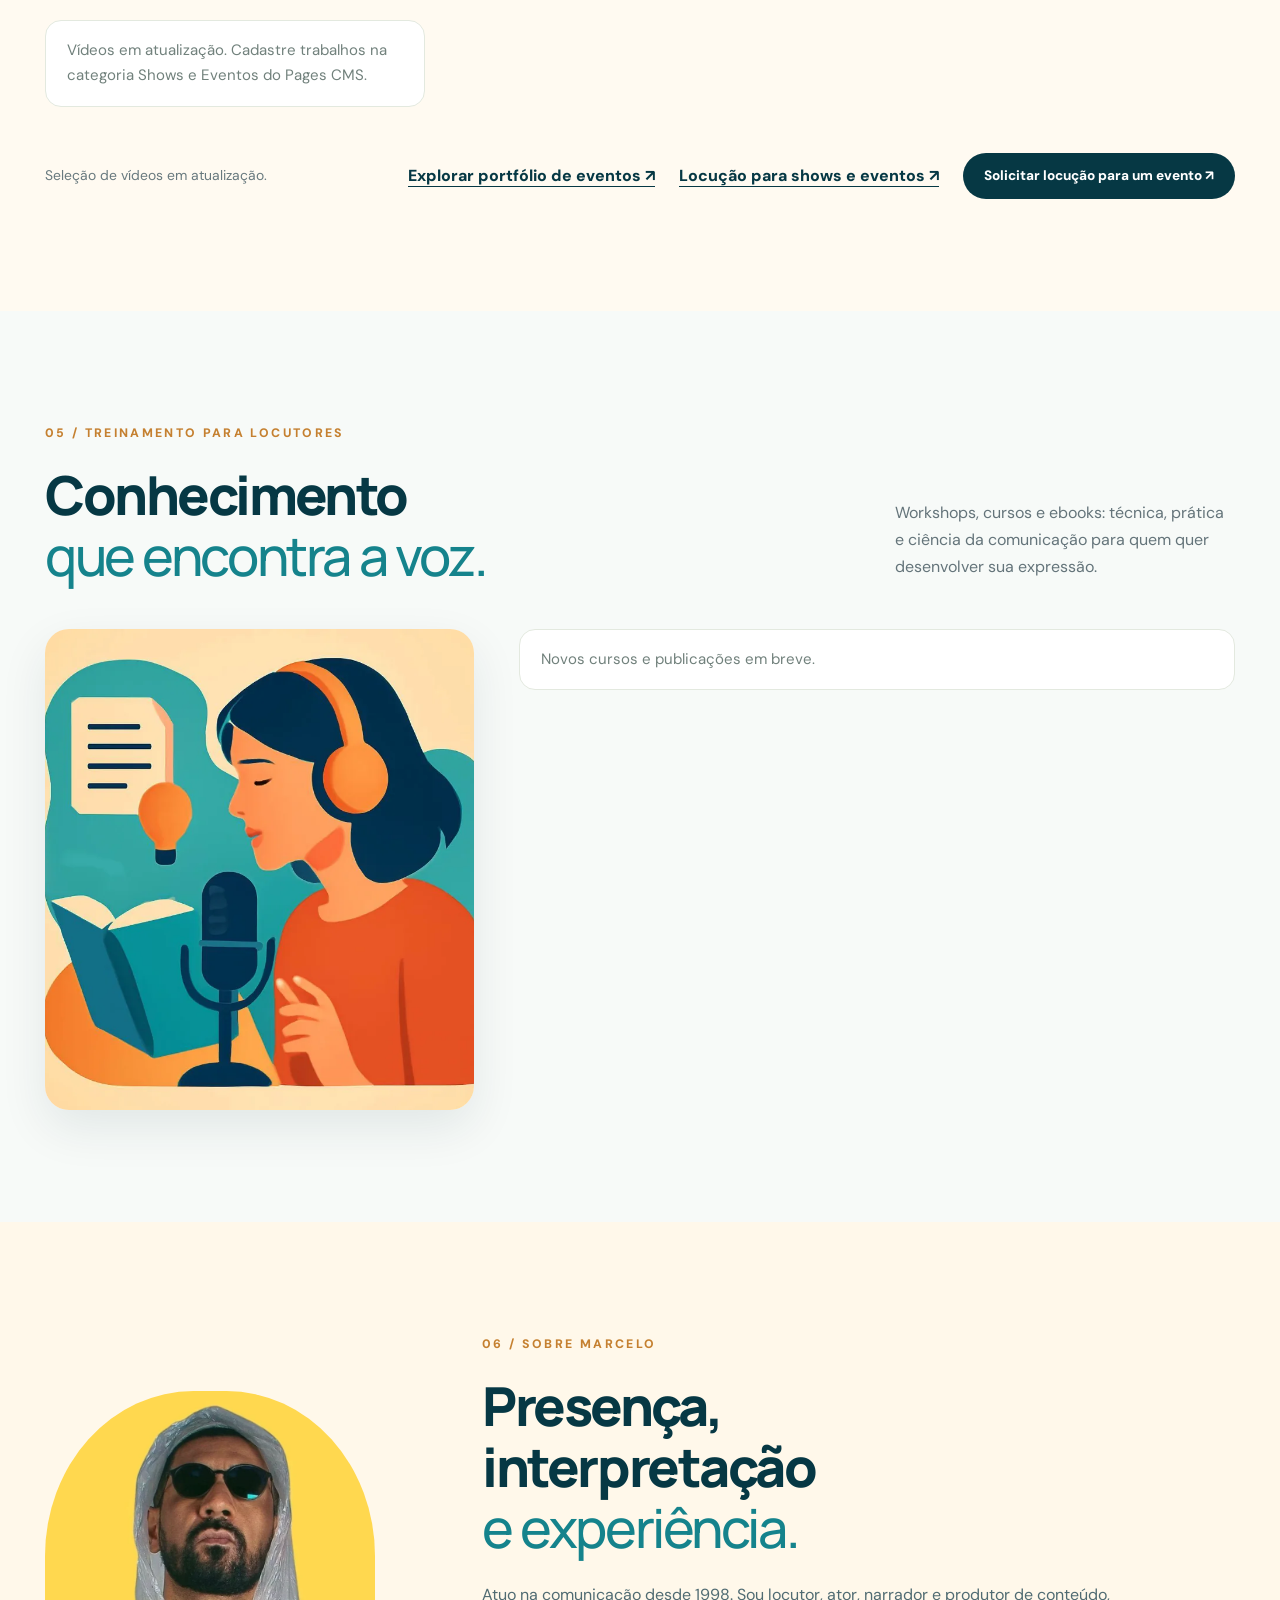
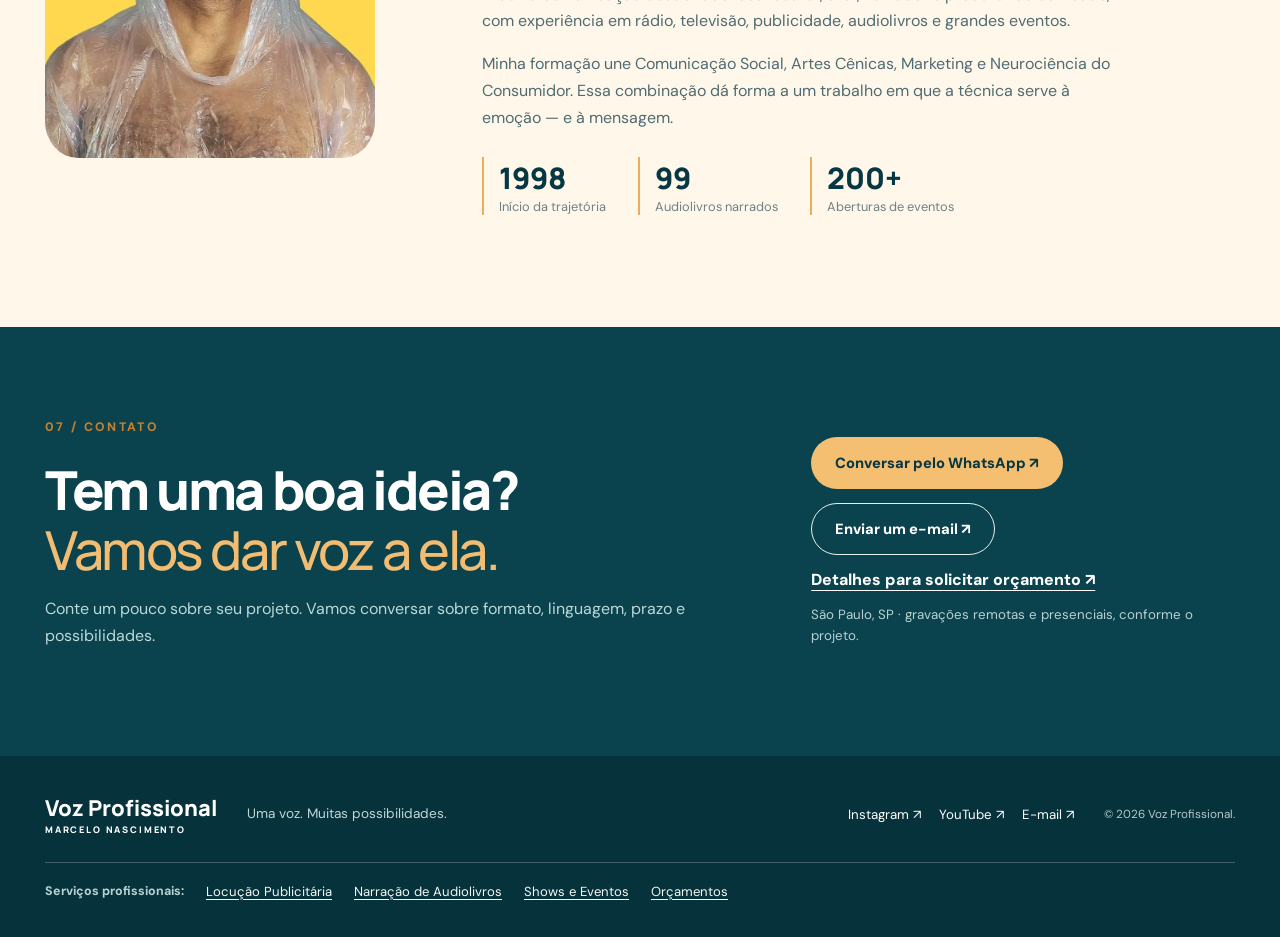
==== commit 1bd16870: "Portfolio: organize advertising, entertainment, publications and special projects" ====
--- a/site/index.html
+++ b/site/index.html
@@ -73,7 +73,7 @@
      </div>
    </div>
  </section>
- <section class="section" id="marcas" aria-labelledby="marcas-titulo"><div class="wrap"><div class="section-head"><div><p class="eyebrow">PORTFÓLIO · MARCAS E PUBLICAÇÕES</p><h2 id="marcas-titulo">Voz em <em>projetos reais.</em></h2></div><p>Uma seleção de marcas e publicações presentes no meu acervo de narração e produção sonora.</p></div><div style="display:grid;grid-template-columns:repeat(auto-fit,minmax(min(100%,230px),1fr));gap:16px"><article style="border:1px solid #9eb5b6;border-radius:18px;padding:24px"><h3>Empiricus Research</h3><p>Narração e produção do audiolivro Do que você tem medo?</p><a class="text-link" href="https://soundcloud.com/mdemarcelo/audiolivro-do-que-voce-tem-medo-empiricus-research" target="_blank" rel="noopener noreferrer">Ouvir trabalho ↗</a></article><article style="border:1px solid #9eb5b6;border-radius:18px;padding:24px"><h3>Revista Exame</h3><p>Versão em áudio da publicação, identificada no acervo como projeto Ubook.</p></article><article style="border:1px solid #9eb5b6;border-radius:18px;padding:24px"><h3>Ubook</h3><p>Projetos de narração presentes no catálogo, incluindo A Verdadeira História da Ficção Científica.</p><a class="text-link" href="#audiolivros">Explorar amostras ↗</a></article></div><p style="margin-top:24px"><a class="button dark" href="/locucao.html#agencias">Solicitar orçamento para sua marca ↗</a></p></div></section>
+ <section class="section" id="marcas" aria-labelledby="marcas-titulo"><div class="wrap"><div class="section-head"><div><p class="eyebrow">PORTFÓLIO · TRABALHOS SELECIONADOS</p><h2 id="marcas-titulo">Voz em <em>projetos reais.</em></h2></div><p>Uma seleção de trabalhos de locução, interpretação e narração.</p></div><div style="margin:32px 0"><h3>Marcas e publicidade</h3><div style="display:grid;grid-template-columns:repeat(auto-fit,minmax(min(100%,210px),1fr));gap:16px"><article style="border:1px solid #9eb5b6;border-radius:18px;padding:20px"><h4>ESPN</h4><p>Chamada de TV</p><a class="text-link" href="https://www.youtube.com/watch?v=cEcjCvfBnpE" target="_blank" rel="noopener noreferrer">Assistir trabalho ↗</a></article><article style="border:1px solid #9eb5b6;border-radius:18px;padding:20px"><h4>Serasa</h4><p>Apresentação de produto</p><a class="text-link" href="https://www.youtube.com/watch?v=JFUsk4oPKDQ" target="_blank" rel="noopener noreferrer">Assistir trabalho ↗</a></article><article style="border:1px solid #9eb5b6;border-radius:18px;padding:20px"><h4>Johnson / OGX</h4><p>Locução caricata</p><a class="text-link" href="https://www.youtube.com/watch?v=DgiVuT8p6HA" target="_blank" rel="noopener noreferrer">Assistir trabalho ↗</a></article><article style="border:1px solid #9eb5b6;border-radius:18px;padding:20px"><h4>Pague Menos</h4><p>Comercial de ofertas</p><a class="text-link" href="https://www.youtube.com/watch?v=I_abhohnDmA" target="_blank" rel="noopener noreferrer">Assistir trabalho ↗</a></article><article style="border:1px solid #9eb5b6;border-radius:18px;padding:20px"><h4>Sebrae-SP</h4><p>Semana do Empreendedor</p><a class="text-link" href="https://www.youtube.com/watch?v=ONB8dec-3S8" target="_blank" rel="noopener noreferrer">Assistir trabalho ↗</a></article><article style="border:1px solid #9eb5b6;border-radius:18px;padding:20px"><h4>Eisenbahn</h4><p>Lançamento Biergarten</p><a class="text-link" href="https://www.youtube.com/watch?v=gd6SGlGuD_c" target="_blank" rel="noopener noreferrer">Assistir trabalho ↗</a></article><article style="border:1px solid #9eb5b6;border-radius:18px;padding:20px"><h4>Itaipava</h4><p>Ativação de marca</p><a class="text-link" href="https://www.youtube.com/watch?v=6N6pOZUf_aE" target="_blank" rel="noopener noreferrer">Assistir trabalho ↗</a></article><article style="border:1px solid #9eb5b6;border-radius:18px;padding:20px"><h4>Aussie Grill</h4><p>Campanha digital</p><a class="text-link" href="https://www.youtube.com/watch?v=-swO-ao75Jo" target="_blank" rel="noopener noreferrer">Assistir trabalho ↗</a></article></div></div><div style="margin:32px 0"><h3>Shows e entretenimento</h3><div style="display:grid;grid-template-columns:repeat(auto-fit,minmax(min(100%,210px),1fr));gap:16px"><article style="border:1px solid #9eb5b6;border-radius:18px;padding:20px"><h4>Black Eyed Peas</h4><p>Chamada de show</p></article><article style="border:1px solid #9eb5b6;border-radius:18px;padding:20px"><h4>Green Day</h4><p>Chamada de show</p></article><article style="border:1px solid #9eb5b6;border-radius:18px;padding:20px"><h4>Little Joy</h4><p>Chamada de show</p></article><article style="border:1px solid #9eb5b6;border-radius:18px;padding:20px"><h4>Mackenzie</h4><p>Abertura de evento</p><a class="text-link" href="https://www.youtube.com/watch?v=bQi0MS8NLa0" target="_blank" rel="noopener noreferrer">Assistir trabalho ↗</a></article><article style="border:1px solid #9eb5b6;border-radius:18px;padding:20px"><h4>PUC-SP</h4><p>Abertura de formatura</p><a class="text-link" href="https://www.youtube.com/watch?v=-aXk0TgAkwY" target="_blank" rel="noopener noreferrer">Assistir trabalho ↗</a></article><article style="border:1px solid #9eb5b6;border-radius:18px;padding:20px"><h4>Skuta Festival</h4><p>Abertura de festival</p><a class="text-link" href="https://www.youtube.com/watch?v=4O_1I4pb9mc" target="_blank" rel="noopener noreferrer">Assistir trabalho ↗</a></article><article style="border:1px solid #9eb5b6;border-radius:18px;padding:20px"><h4>Homem-Aranha ao Vivo</h4><p>Vídeo promocional</p><a class="text-link" href="https://www.youtube.com/watch?v=mQ4AL2P3x6g" target="_blank" rel="noopener noreferrer">Assistir trabalho ↗</a></article></div></div><div style="margin:32px 0"><h3>Publicações</h3><div style="display:grid;grid-template-columns:repeat(auto-fit,minmax(min(100%,210px),1fr));gap:16px"><article style="border:1px solid #9eb5b6;border-radius:18px;padding:20px"><h4>A Verdadeira História da Ficção Científica</h4><p>Narração de audiolivro</p></article><article style="border:1px solid #9eb5b6;border-radius:18px;padding:20px"><h4>Ditadura e Serviço Social</h4><p>Narração de audiolivro</p></article><article style="border:1px solid #9eb5b6;border-radius:18px;padding:20px"><h4>Do que você tem medo?</h4><p>Narração e produção · Empiricus Research</p></article><article style="border:1px solid #9eb5b6;border-radius:18px;padding:20px"><h4>Revista Exame</h4><p>Versão em áudio · Ubook</p></article></div></div><div style="margin:32px 0"><h3>Projetos especiais</h3><p>Projetos de voz e produção sonora com formatos e propostas especiais. <a class="text-link" href="/locucao.html#agencias">Converse sobre seu projeto ↗</a></p></div><p><a class="text-link" href="#audiolivros">Ouvir amostras de audiolivros ↗</a></p><p><a class="button dark" href="/locucao.html#agencias">Solicitar orçamento ↗</a></p></div></section>
 <section class="section events-section" id="eventos" aria-labelledby="eventos-titulo">
   <div class="wrap">
     <div class="event-intro">
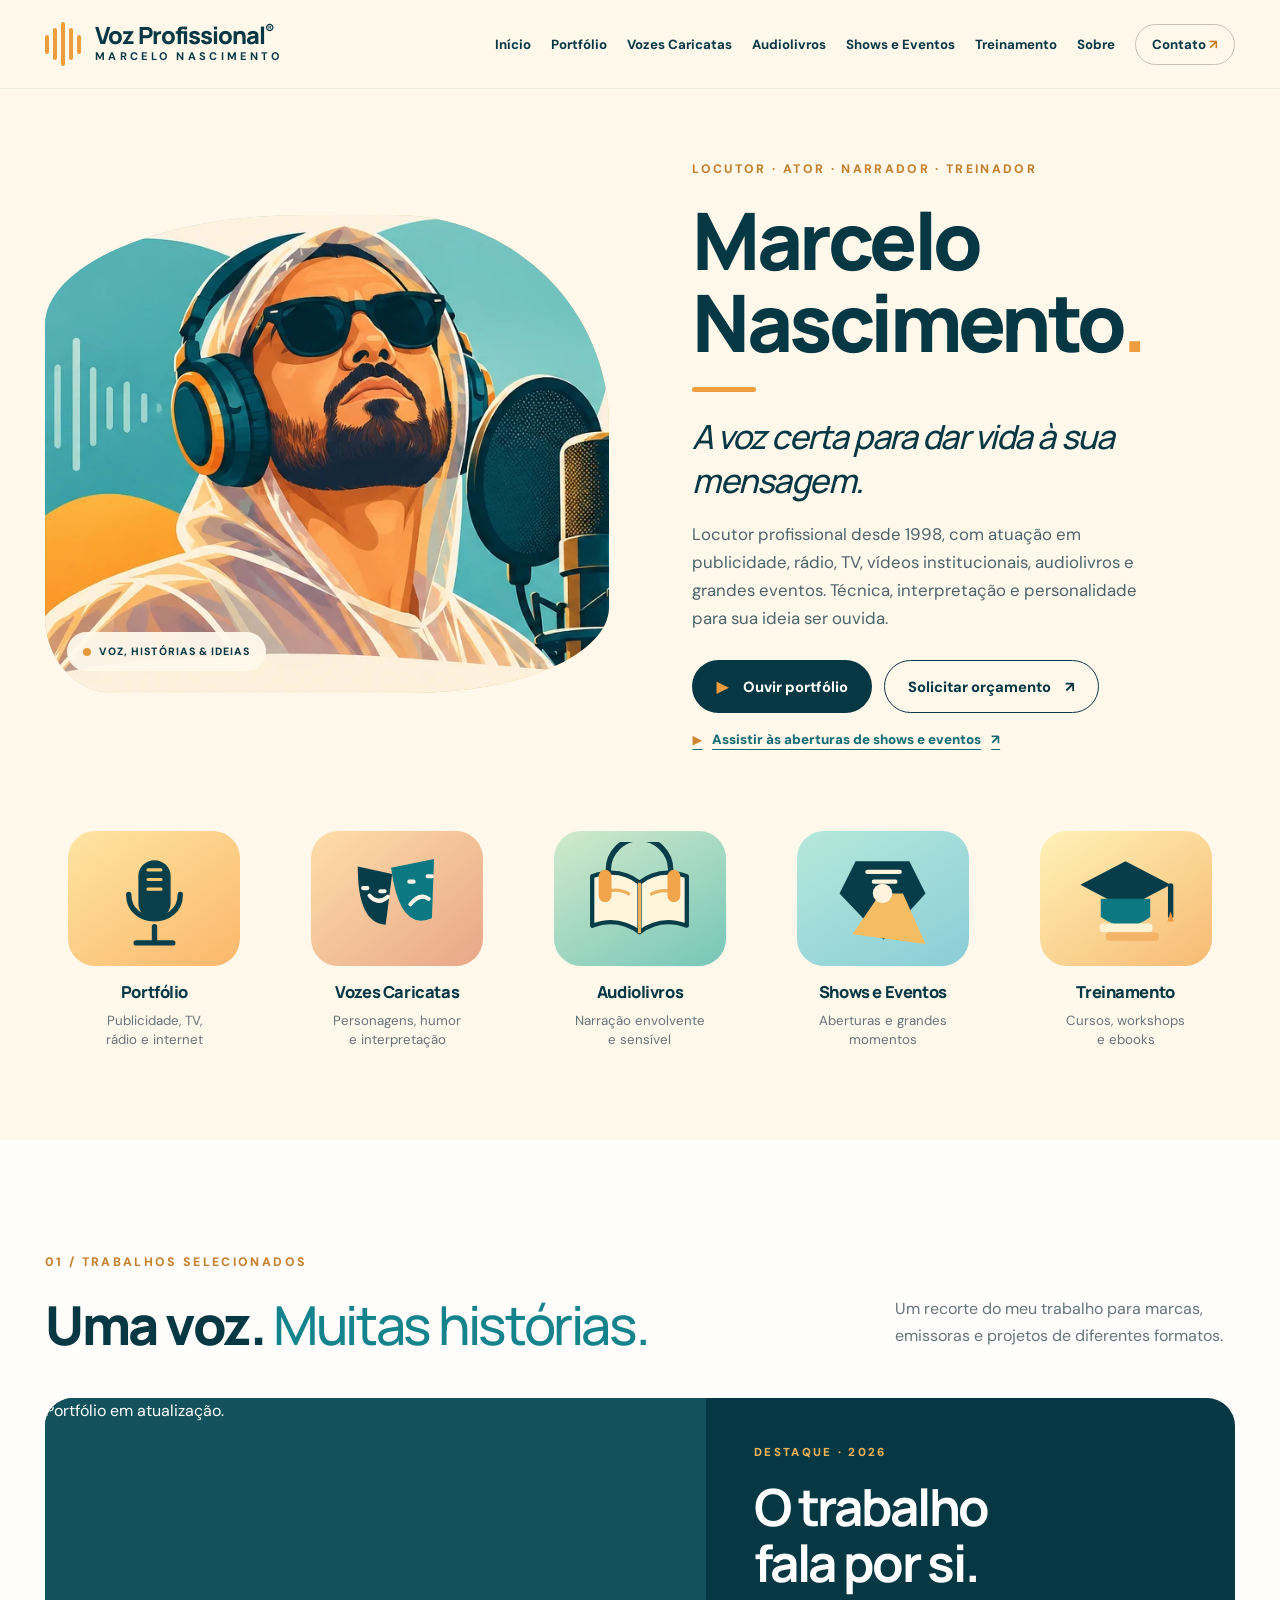
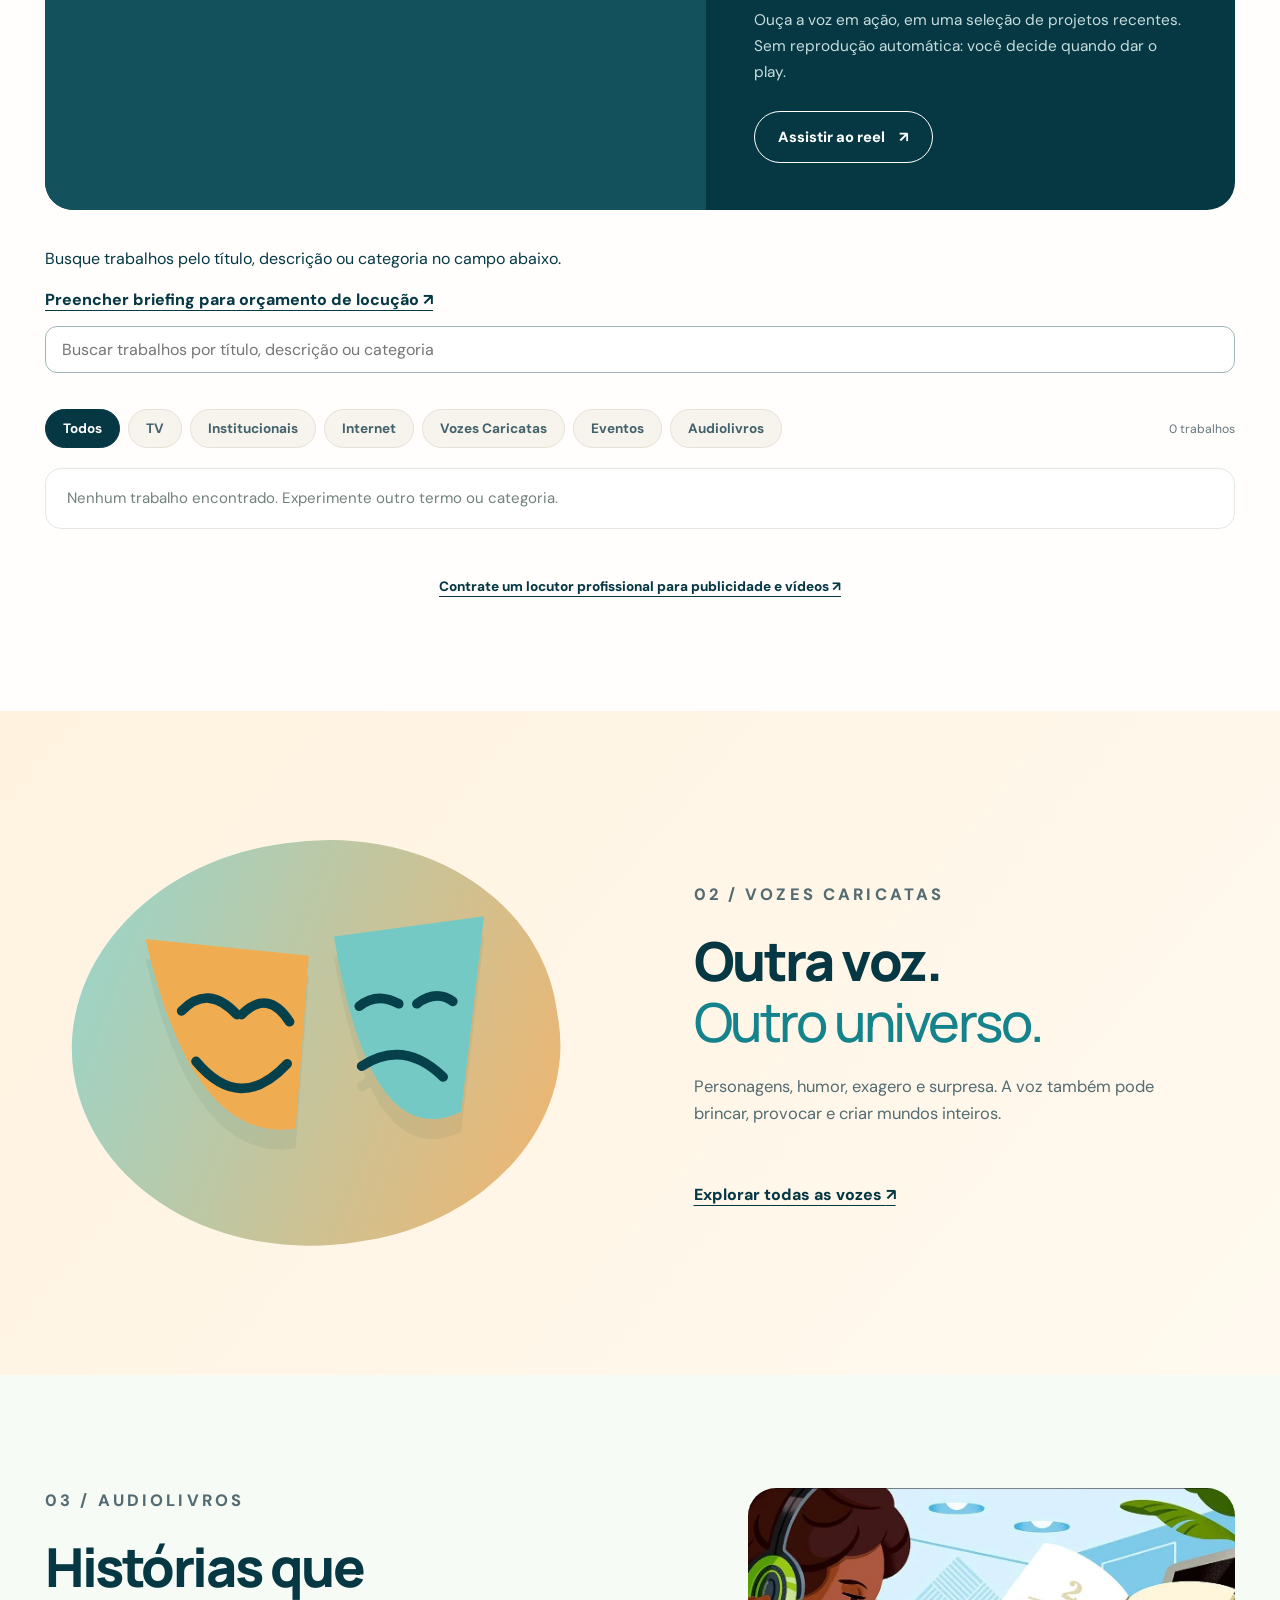
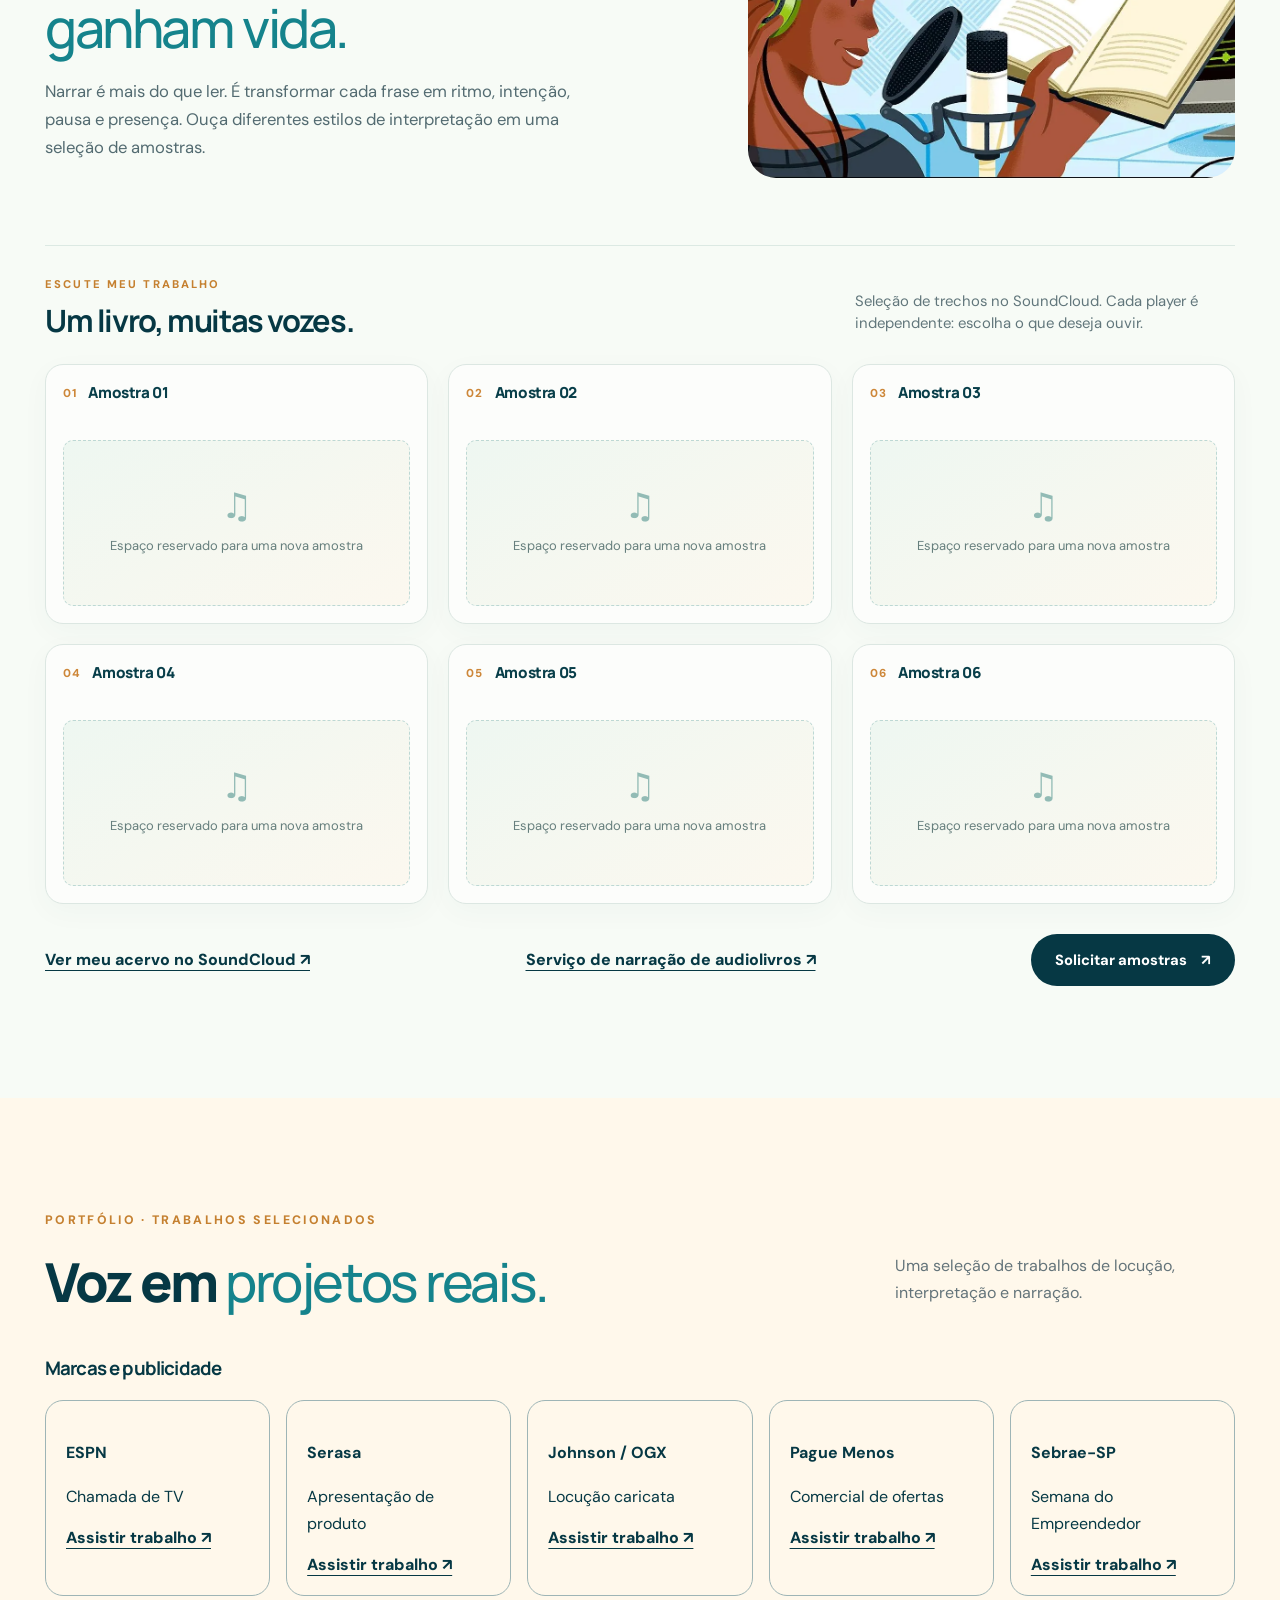
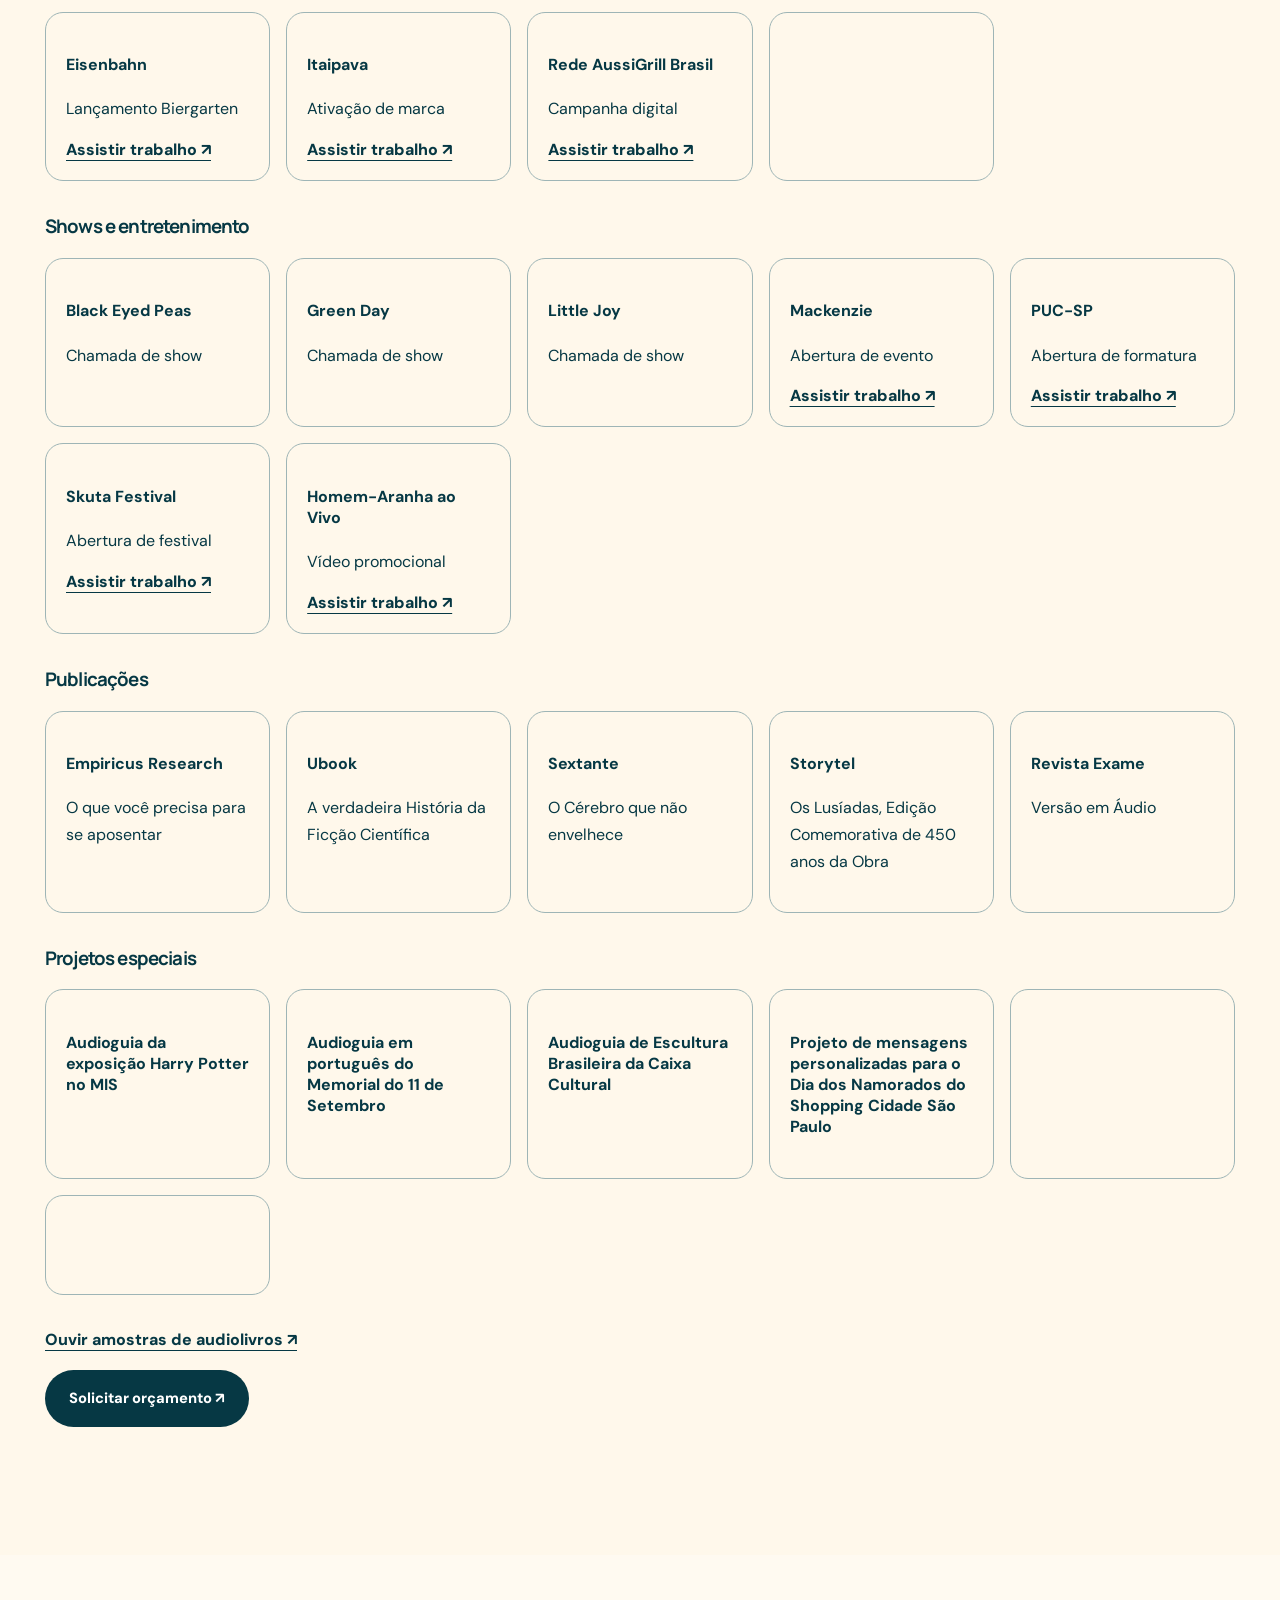
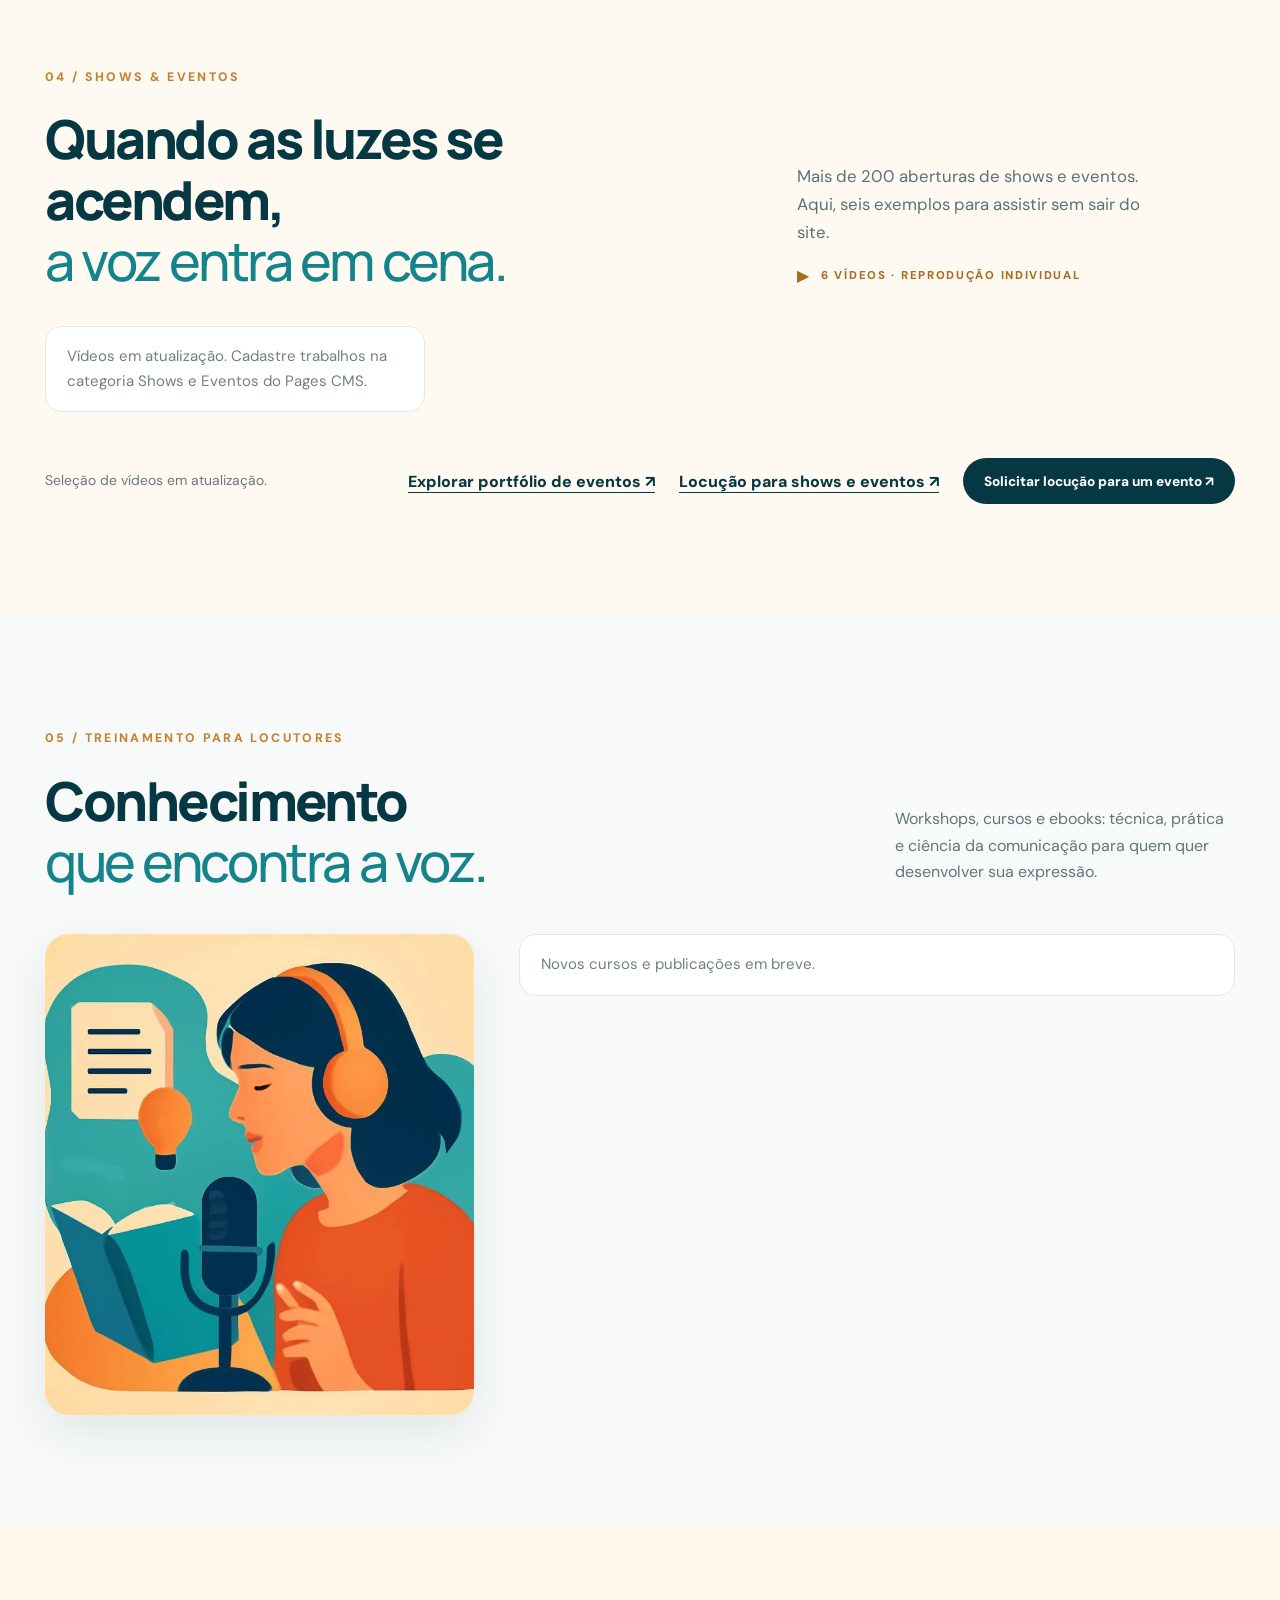
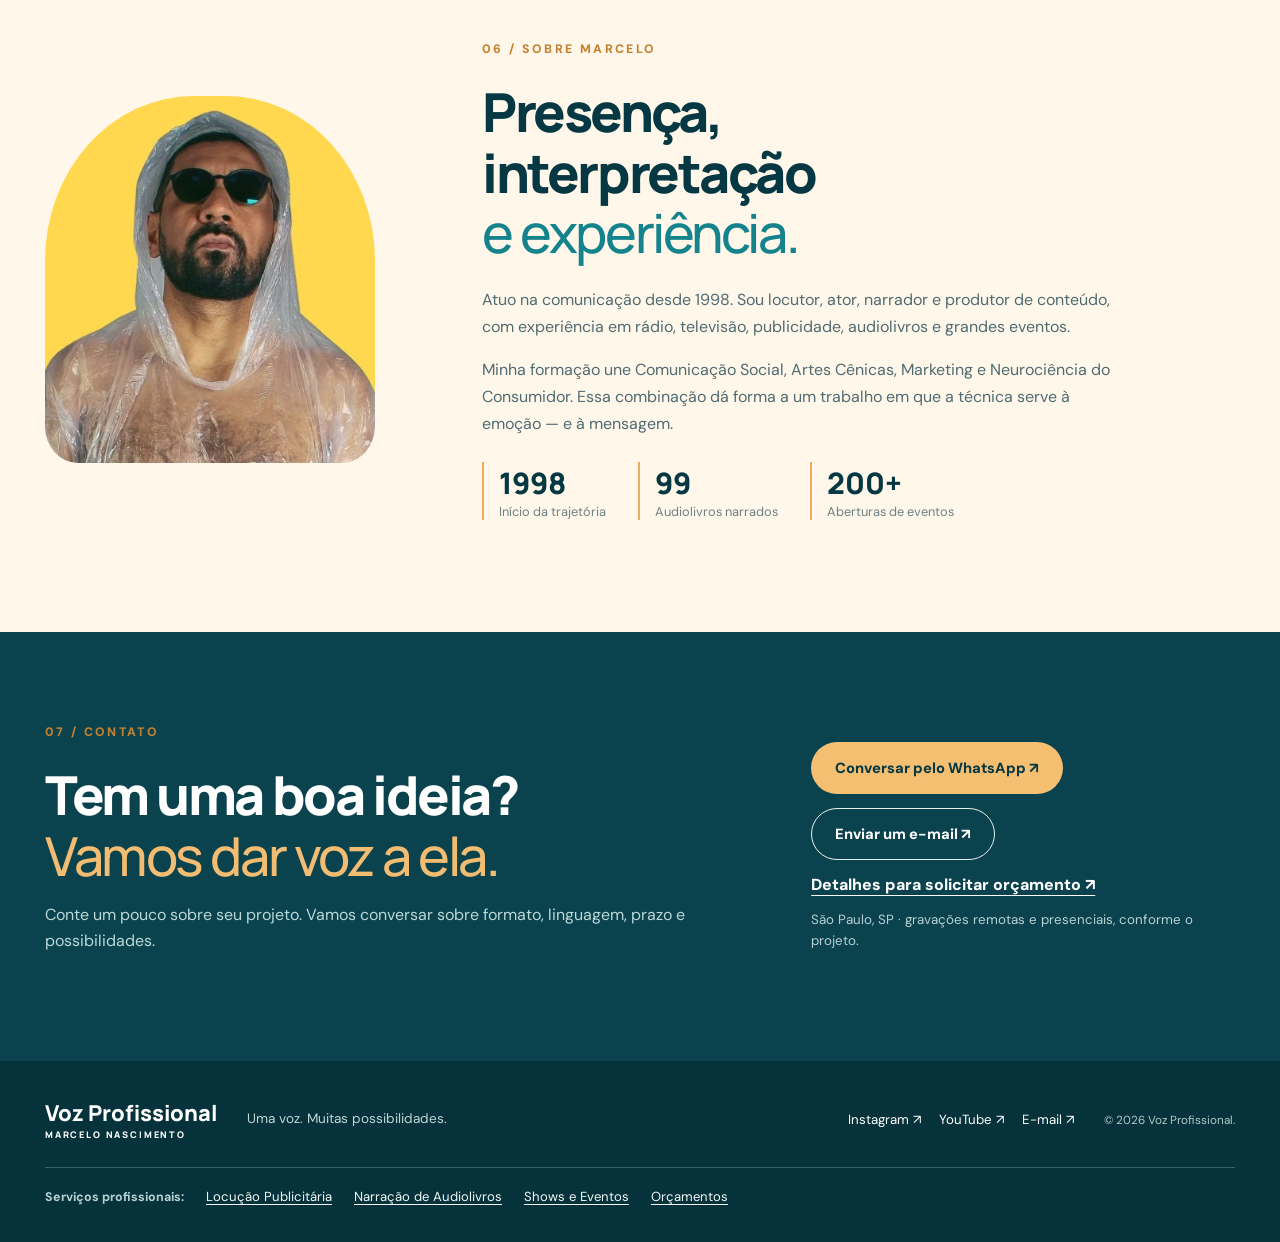
==== commit 0fce1df8: "Portfolio: update publications and special projects, reserve three empty cards" ====
--- a/site/index.html
+++ b/site/index.html
@@ -73,7 +73,7 @@
      </div>
    </div>
  </section>
- <section class="section" id="marcas" aria-labelledby="marcas-titulo"><div class="wrap"><div class="section-head"><div><p class="eyebrow">PORTFÓLIO · TRABALHOS SELECIONADOS</p><h2 id="marcas-titulo">Voz em <em>projetos reais.</em></h2></div><p>Uma seleção de trabalhos de locução, interpretação e narração.</p></div><div style="margin:32px 0"><h3>Marcas e publicidade</h3><div style="display:grid;grid-template-columns:repeat(auto-fit,minmax(min(100%,210px),1fr));gap:16px"><article style="border:1px solid #9eb5b6;border-radius:18px;padding:20px"><h4>ESPN</h4><p>Chamada de TV</p><a class="text-link" href="https://www.youtube.com/watch?v=cEcjCvfBnpE" target="_blank" rel="noopener noreferrer">Assistir trabalho ↗</a></article><article style="border:1px solid #9eb5b6;border-radius:18px;padding:20px"><h4>Serasa</h4><p>Apresentação de produto</p><a class="text-link" href="https://www.youtube.com/watch?v=JFUsk4oPKDQ" target="_blank" rel="noopener noreferrer">Assistir trabalho ↗</a></article><article style="border:1px solid #9eb5b6;border-radius:18px;padding:20px"><h4>Johnson / OGX</h4><p>Locução caricata</p><a class="text-link" href="https://www.youtube.com/watch?v=DgiVuT8p6HA" target="_blank" rel="noopener noreferrer">Assistir trabalho ↗</a></article><article style="border:1px solid #9eb5b6;border-radius:18px;padding:20px"><h4>Pague Menos</h4><p>Comercial de ofertas</p><a class="text-link" href="https://www.youtube.com/watch?v=I_abhohnDmA" target="_blank" rel="noopener noreferrer">Assistir trabalho ↗</a></article><article style="border:1px solid #9eb5b6;border-radius:18px;padding:20px"><h4>Sebrae-SP</h4><p>Semana do Empreendedor</p><a class="text-link" href="https://www.youtube.com/watch?v=ONB8dec-3S8" target="_blank" rel="noopener noreferrer">Assistir trabalho ↗</a></article><article style="border:1px solid #9eb5b6;border-radius:18px;padding:20px"><h4>Eisenbahn</h4><p>Lançamento Biergarten</p><a class="text-link" href="https://www.youtube.com/watch?v=gd6SGlGuD_c" target="_blank" rel="noopener noreferrer">Assistir trabalho ↗</a></article><article style="border:1px solid #9eb5b6;border-radius:18px;padding:20px"><h4>Itaipava</h4><p>Ativação de marca</p><a class="text-link" href="https://www.youtube.com/watch?v=6N6pOZUf_aE" target="_blank" rel="noopener noreferrer">Assistir trabalho ↗</a></article><article style="border:1px solid #9eb5b6;border-radius:18px;padding:20px"><h4>Aussie Grill</h4><p>Campanha digital</p><a class="text-link" href="https://www.youtube.com/watch?v=-swO-ao75Jo" target="_blank" rel="noopener noreferrer">Assistir trabalho ↗</a></article></div></div><div style="margin:32px 0"><h3>Shows e entretenimento</h3><div style="display:grid;grid-template-columns:repeat(auto-fit,minmax(min(100%,210px),1fr));gap:16px"><article style="border:1px solid #9eb5b6;border-radius:18px;padding:20px"><h4>Black Eyed Peas</h4><p>Chamada de show</p></article><article style="border:1px solid #9eb5b6;border-radius:18px;padding:20px"><h4>Green Day</h4><p>Chamada de show</p></article><article style="border:1px solid #9eb5b6;border-radius:18px;padding:20px"><h4>Little Joy</h4><p>Chamada de show</p></article><article style="border:1px solid #9eb5b6;border-radius:18px;padding:20px"><h4>Mackenzie</h4><p>Abertura de evento</p><a class="text-link" href="https://www.youtube.com/watch?v=bQi0MS8NLa0" target="_blank" rel="noopener noreferrer">Assistir trabalho ↗</a></article><article style="border:1px solid #9eb5b6;border-radius:18px;padding:20px"><h4>PUC-SP</h4><p>Abertura de formatura</p><a class="text-link" href="https://www.youtube.com/watch?v=-aXk0TgAkwY" target="_blank" rel="noopener noreferrer">Assistir trabalho ↗</a></article><article style="border:1px solid #9eb5b6;border-radius:18px;padding:20px"><h4>Skuta Festival</h4><p>Abertura de festival</p><a class="text-link" href="https://www.youtube.com/watch?v=4O_1I4pb9mc" target="_blank" rel="noopener noreferrer">Assistir trabalho ↗</a></article><article style="border:1px solid #9eb5b6;border-radius:18px;padding:20px"><h4>Homem-Aranha ao Vivo</h4><p>Vídeo promocional</p><a class="text-link" href="https://www.youtube.com/watch?v=mQ4AL2P3x6g" target="_blank" rel="noopener noreferrer">Assistir trabalho ↗</a></article></div></div><div style="margin:32px 0"><h3>Publicações</h3><div style="display:grid;grid-template-columns:repeat(auto-fit,minmax(min(100%,210px),1fr));gap:16px"><article style="border:1px solid #9eb5b6;border-radius:18px;padding:20px"><h4>A Verdadeira História da Ficção Científica</h4><p>Narração de audiolivro</p></article><article style="border:1px solid #9eb5b6;border-radius:18px;padding:20px"><h4>Ditadura e Serviço Social</h4><p>Narração de audiolivro</p></article><article style="border:1px solid #9eb5b6;border-radius:18px;padding:20px"><h4>Do que você tem medo?</h4><p>Narração e produção · Empiricus Research</p></article><article style="border:1px solid #9eb5b6;border-radius:18px;padding:20px"><h4>Revista Exame</h4><p>Versão em áudio · Ubook</p></article></div></div><div style="margin:32px 0"><h3>Projetos especiais</h3><p>Projetos de voz e produção sonora com formatos e propostas especiais. <a class="text-link" href="/locucao.html#agencias">Converse sobre seu projeto ↗</a></p></div><p><a class="text-link" href="#audiolivros">Ouvir amostras de audiolivros ↗</a></p><p><a class="button dark" href="/locucao.html#agencias">Solicitar orçamento ↗</a></p></div></section>
+ <section class="section" id="marcas" aria-labelledby="marcas-titulo"><div class="wrap"><div class="section-head"><div><p class="eyebrow">PORTFÓLIO · TRABALHOS SELECIONADOS</p><h2 id="marcas-titulo">Voz em <em>projetos reais.</em></h2></div><p>Uma seleção de trabalhos de locução, interpretação e narração.</p></div><div style="margin:32px 0"><h3>Marcas e publicidade</h3><div style="display:grid;grid-template-columns:repeat(auto-fit,minmax(min(100%,210px),1fr));gap:16px"><article style="border:1px solid #9eb5b6;border-radius:18px;padding:20px"><h4>ESPN</h4><p>Chamada de TV</p><a class="text-link" href="https://www.youtube.com/watch?v=cEcjCvfBnpE" target="_blank" rel="noopener noreferrer">Assistir trabalho ↗</a></article><article style="border:1px solid #9eb5b6;border-radius:18px;padding:20px"><h4>Serasa</h4><p>Apresentação de produto</p><a class="text-link" href="https://www.youtube.com/watch?v=JFUsk4oPKDQ" target="_blank" rel="noopener noreferrer">Assistir trabalho ↗</a></article><article style="border:1px solid #9eb5b6;border-radius:18px;padding:20px"><h4>Johnson / OGX</h4><p>Locução caricata</p><a class="text-link" href="https://www.youtube.com/watch?v=DgiVuT8p6HA" target="_blank" rel="noopener noreferrer">Assistir trabalho ↗</a></article><article style="border:1px solid #9eb5b6;border-radius:18px;padding:20px"><h4>Pague Menos</h4><p>Comercial de ofertas</p><a class="text-link" href="https://www.youtube.com/watch?v=I_abhohnDmA" target="_blank" rel="noopener noreferrer">Assistir trabalho ↗</a></article><article style="border:1px solid #9eb5b6;border-radius:18px;padding:20px"><h4>Sebrae-SP</h4><p>Semana do Empreendedor</p><a class="text-link" href="https://www.youtube.com/watch?v=ONB8dec-3S8" target="_blank" rel="noopener noreferrer">Assistir trabalho ↗</a></article><article style="border:1px solid #9eb5b6;border-radius:18px;padding:20px"><h4>Eisenbahn</h4><p>Lançamento Biergarten</p><a class="text-link" href="https://www.youtube.com/watch?v=gd6SGlGuD_c" target="_blank" rel="noopener noreferrer">Assistir trabalho ↗</a></article><article style="border:1px solid #9eb5b6;border-radius:18px;padding:20px"><h4>Itaipava</h4><p>Ativação de marca</p><a class="text-link" href="https://www.youtube.com/watch?v=6N6pOZUf_aE" target="_blank" rel="noopener noreferrer">Assistir trabalho ↗</a></article><article style="border:1px solid #9eb5b6;border-radius:18px;padding:20px"><h4>Rede AussiGrill Brasil</h4><p>Campanha digital</p><a class="text-link" href="https://www.youtube.com/watch?v=-swO-ao75Jo" target="_blank" rel="noopener noreferrer">Assistir trabalho ↗</a></article><div aria-hidden="true" style="border:1px solid #9eb5b6;border-radius:18px;padding:20px;min-height:100px"></div></div></div><div style="margin:32px 0"><h3>Shows e entretenimento</h3><div style="display:grid;grid-template-columns:repeat(auto-fit,minmax(min(100%,210px),1fr));gap:16px"><article style="border:1px solid #9eb5b6;border-radius:18px;padding:20px"><h4>Black Eyed Peas</h4><p>Chamada de show</p></article><article style="border:1px solid #9eb5b6;border-radius:18px;padding:20px"><h4>Green Day</h4><p>Chamada de show</p></article><article style="border:1px solid #9eb5b6;border-radius:18px;padding:20px"><h4>Little Joy</h4><p>Chamada de show</p></article><article style="border:1px solid #9eb5b6;border-radius:18px;padding:20px"><h4>Mackenzie</h4><p>Abertura de evento</p><a class="text-link" href="https://www.youtube.com/watch?v=bQi0MS8NLa0" target="_blank" rel="noopener noreferrer">Assistir trabalho ↗</a></article><article style="border:1px solid #9eb5b6;border-radius:18px;padding:20px"><h4>PUC-SP</h4><p>Abertura de formatura</p><a class="text-link" href="https://www.youtube.com/watch?v=-aXk0TgAkwY" target="_blank" rel="noopener noreferrer">Assistir trabalho ↗</a></article><article style="border:1px solid #9eb5b6;border-radius:18px;padding:20px"><h4>Skuta Festival</h4><p>Abertura de festival</p><a class="text-link" href="https://www.youtube.com/watch?v=4O_1I4pb9mc" target="_blank" rel="noopener noreferrer">Assistir trabalho ↗</a></article><article style="border:1px solid #9eb5b6;border-radius:18px;padding:20px"><h4>Homem-Aranha ao Vivo</h4><p>Vídeo promocional</p><a class="text-link" href="https://www.youtube.com/watch?v=mQ4AL2P3x6g" target="_blank" rel="noopener noreferrer">Assistir trabalho ↗</a></article></div></div><div style="margin:32px 0"><h3>Publicações</h3><div style="display:grid;grid-template-columns:repeat(auto-fit,minmax(min(100%,210px),1fr));gap:16px"><article style="border:1px solid #9eb5b6;border-radius:18px;padding:20px"><h4>Empiricus Research</h4><p>O que você precisa para se aposentar</p></article><article style="border:1px solid #9eb5b6;border-radius:18px;padding:20px"><h4>Ubook</h4><p>A verdadeira História da Ficção Científica</p></article><article style="border:1px solid #9eb5b6;border-radius:18px;padding:20px"><h4>Sextante</h4><p>O Cérebro que não envelhece</p></article><article style="border:1px solid #9eb5b6;border-radius:18px;padding:20px"><h4>Storytel</h4><p>Os Lusíadas, Edição Comemorativa de 450 anos da Obra</p></article><article style="border:1px solid #9eb5b6;border-radius:18px;padding:20px"><h4>Revista Exame</h4><p>Versão em Áudio</p></article></div></div><div style="margin:32px 0"><h3>Projetos especiais</h3><div style="display:grid;grid-template-columns:repeat(auto-fit,minmax(min(100%,210px),1fr));gap:16px"><article style="border:1px solid #9eb5b6;border-radius:18px;padding:20px"><h4>Audioguia da exposição Harry Potter no MIS</h4></article><article style="border:1px solid #9eb5b6;border-radius:18px;padding:20px"><h4>Audioguia em português do Memorial do 11 de Setembro</h4></article><article style="border:1px solid #9eb5b6;border-radius:18px;padding:20px"><h4>Audioguia de Escultura Brasileira da Caixa Cultural</h4></article><article style="border:1px solid #9eb5b6;border-radius:18px;padding:20px"><h4>Projeto de mensagens personalizadas para o Dia dos Namorados do Shopping Cidade São Paulo</h4></article><div aria-hidden="true" style="border:1px solid #9eb5b6;border-radius:18px;padding:20px;min-height:100px"></div><div aria-hidden="true" style="border:1px solid #9eb5b6;border-radius:18px;padding:20px;min-height:100px"></div></div></div><p><a class="text-link" href="#audiolivros">Ouvir amostras de audiolivros ↗</a></p><p><a class="button dark" href="/locucao.html#agencias">Solicitar orçamento ↗</a></p></div></section>
 <section class="section events-section" id="eventos" aria-labelledby="eventos-titulo">
   <div class="wrap">
     <div class="event-intro">
